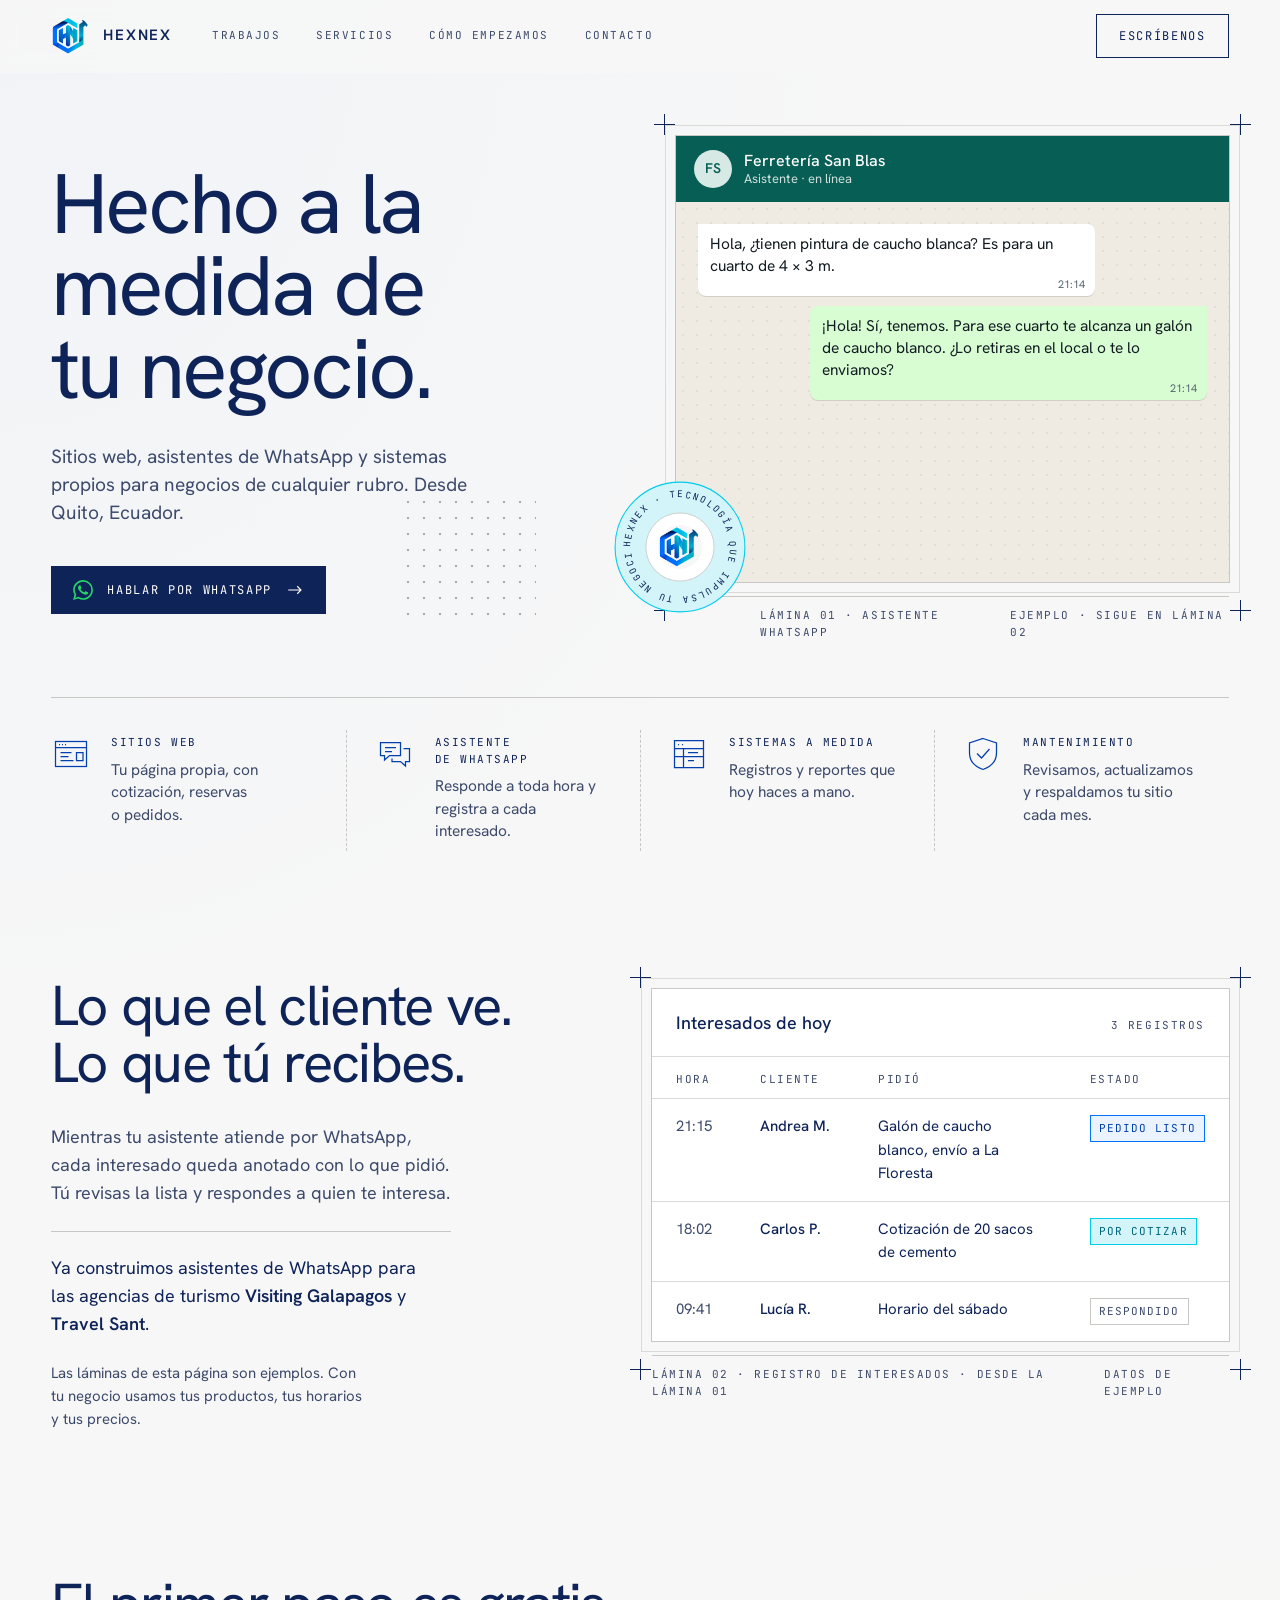
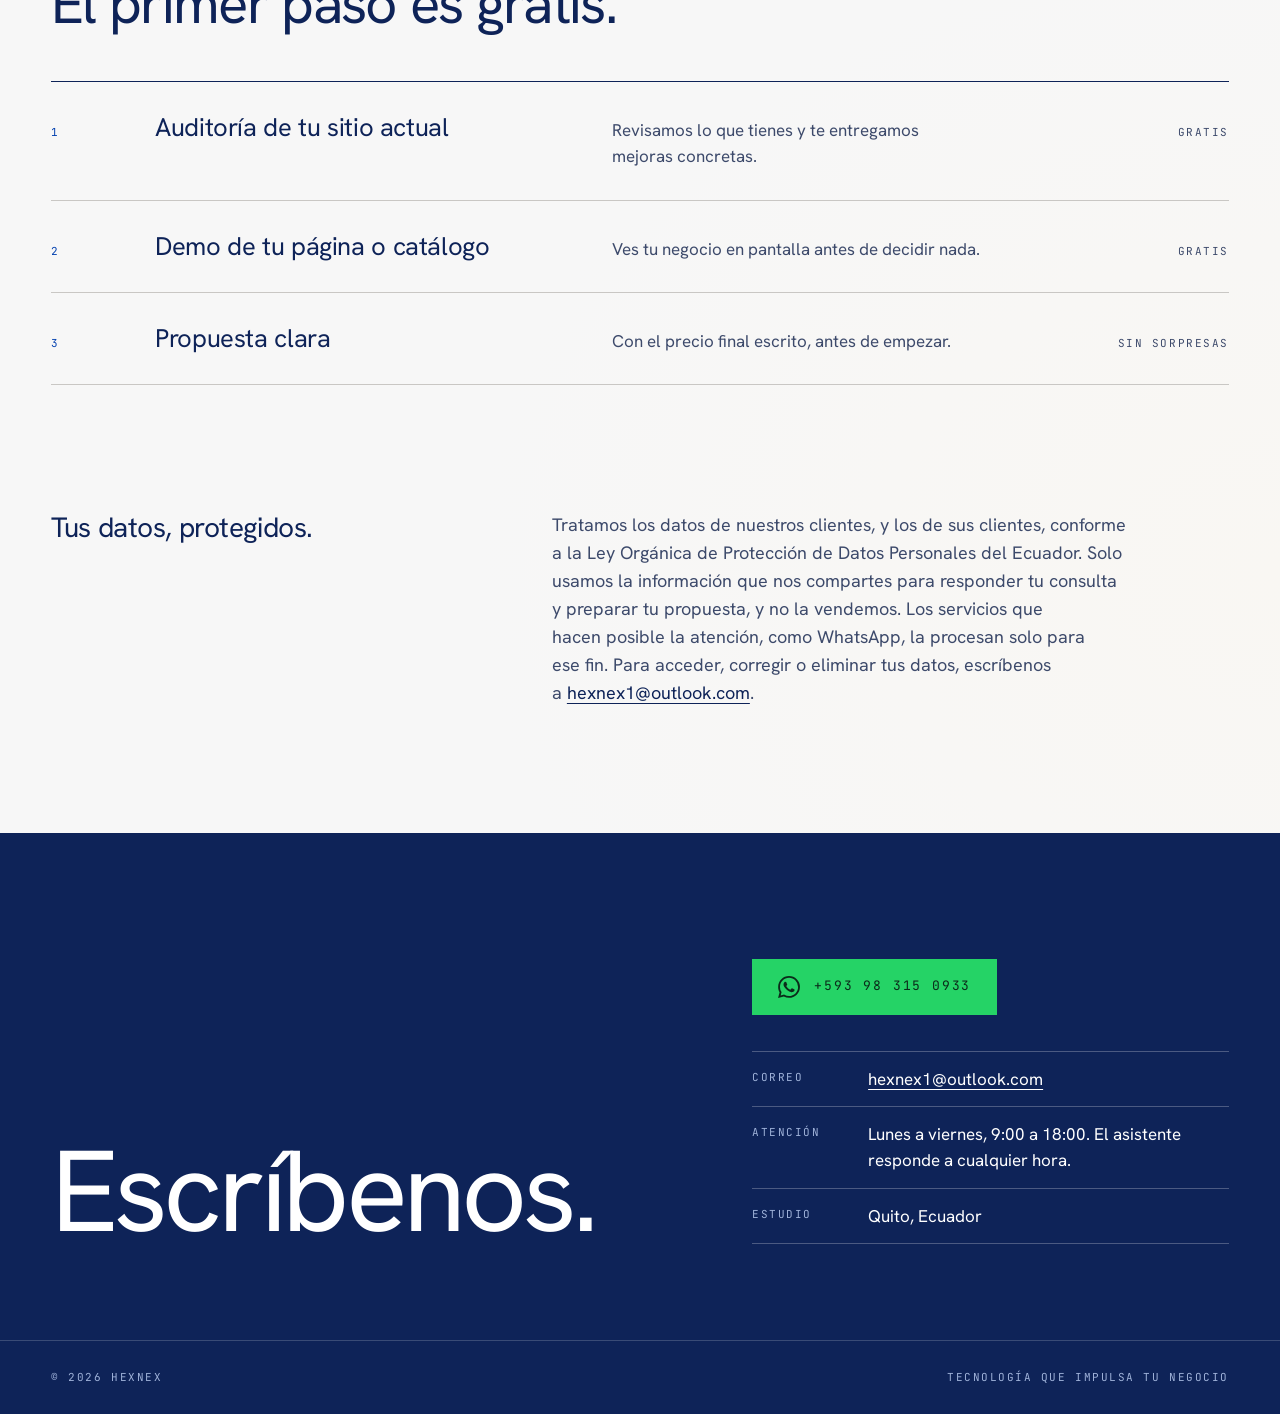
==== index.html @ 0bb876ff "Rediseño de la landing: láminas de anuario con chat y registro de ejemplo Tipografía propia (Hanken " ====
<!doctype html>
<html lang="es">
<head>
  <meta charset="utf-8">
  <meta name="viewport" content="width=device-width, initial-scale=1">
  <title>Hexnex — Sitios web y sistemas hechos a la medida</title>
  <meta name="description" content="Hexnex: sitios web, asistentes de WhatsApp y sistemas hechos a la medida para negocios de cualquier rubro. Quito, Ecuador.">
  <meta name="theme-color" content="#f7f7f7">
  <link rel="icon" type="image/png" href="favicon.png">
  <link rel="preload" href="fonts/hanken-grotesk-400.woff2" as="font" type="font/woff2" crossorigin>
  <link rel="stylesheet" href="styles.css">
</head>
<body>
  <svg width="0" height="0" style="position:absolute" aria-hidden="true">
    <symbol id="i-whatsapp" viewBox="0 0 24 24"><path d="M17.472 14.382c-.297-.149-1.758-.867-2.03-.967-.273-.099-.471-.148-.67.15-.197.297-.767.966-.94 1.164-.173.199-.347.223-.644.075-.297-.15-1.255-.463-2.39-1.475-.883-.788-1.48-1.761-1.653-2.059-.173-.297-.018-.458.13-.606.134-.133.298-.347.446-.52.149-.174.198-.298.298-.497.099-.198.05-.371-.025-.52-.075-.149-.669-1.612-.916-2.207-.242-.579-.487-.5-.669-.51-.173-.008-.371-.01-.57-.01-.198 0-.52.074-.792.372-.272.297-1.04 1.016-1.04 2.479 0 1.462 1.065 2.875 1.213 3.074.149.198 2.096 3.2 5.077 4.487.709.306 1.262.489 1.694.625.712.227 1.36.195 1.871.118.571-.085 1.758-.719 2.006-1.413.248-.694.248-1.289.173-1.413-.074-.124-.272-.198-.57-.347m-5.421 7.403h-.004a9.87 9.87 0 01-5.031-1.378l-.361-.214-3.741.982.998-3.648-.235-.374a9.86 9.86 0 01-1.51-5.26c.001-5.45 4.436-9.884 9.888-9.884 2.64 0 5.122 1.03 6.988 2.898a9.825 9.825 0 012.893 6.994c-.003 5.45-4.437 9.884-9.885 9.884m8.413-18.297A11.815 11.815 0 0012.05 0C5.495 0 .16 5.335.157 11.892c0 2.096.547 4.142 1.588 5.945L.057 24l6.305-1.654a11.882 11.882 0 005.683 1.448h.005c6.554 0 11.89-5.335 11.893-11.893a11.821 11.821 0 00-3.48-8.413Z"/></symbol>
    <symbol id="i-mail" viewBox="0 0 24 24" fill="none" stroke="currentColor" stroke-width="1.5"><rect x="2.75" y="5.25" width="18.5" height="13.5"/><path d="m3 6 9 7 9-7"/></symbol>
    <symbol id="i-arrow" viewBox="0 0 24 24" fill="none" stroke="currentColor" stroke-width="1.5"><path d="M3 12h17m-5-5 5 5-5 5"/></symbol>
    <symbol id="i-web" viewBox="0 0 40 40" fill="none" stroke="currentColor" stroke-width="1.25"><rect x="4.5" y="7.5" width="31" height="25"/><path d="M4.5 13.5h31M8 10.5h1m2 0h1m2 0h1M9.5 18.5h11m-11 4h8m-8 4h13M25.5 18.5h6.5v8h-6.5z"/></symbol>
    <symbol id="i-chat" viewBox="0 0 40 40" fill="none" stroke="currentColor" stroke-width="1.25"><path d="M5.5 8.5h20v13h-11l-5 4.5v-4.5h-4z"/><path d="M28.5 14.5h6v13h-4v4.5l-5-4.5h-8.5v-3"/><path d="M10 13.5h11m-11 4h7"/></symbol>
    <symbol id="i-system" viewBox="0 0 40 40" fill="none" stroke="currentColor" stroke-width="1.25"><path d="M5.5 6.5h29v27h-29zM5.5 14.5h29M5.5 22.5h29M14.5 14.5v19"/><path d="M9 10.5h1m3 0h1"/><path d="M19 18.5h10m-10 8h6"/></symbol>
    <symbol id="i-care" viewBox="0 0 40 40" fill="none" stroke="currentColor" stroke-width="1.25"><path d="M20 4.5 33.5 9v10c0 8-5.6 13.6-13.5 16.5C12.1 32.6 6.5 27 6.5 19V9z"/><path d="m14 19.5 4.5 4.5 8-9"/></symbol>
  </svg>

  <a class="skip" href="#contenido">Ir al contenido</a>

  <header class="bar">
    <div class="sheet bar-inner">
      <a class="brand" href="./" aria-label="Hexnex, inicio">
        <img src="logo-mark.png" alt="" width="40" height="40">
        <span>HEXNEX</span>
      </a>
      <nav class="tokens" aria-label="Secciones">
        <a href="#trabajos">Trabajos</a>
        <a href="#servicios">Servicios</a>
        <a href="#empezar">Cómo empezamos</a>
        <a href="#contacto">Contacto</a>
      </nav>
      <a class="btn btn-line" href="https://wa.me/593983150933">Escríbenos</a>
    </div>
  </header>

  <main id="contenido">
    <section class="sheet opening" aria-labelledby="titular">
      <div class="opening-text">
        <h1 id="titular">Hecho a la medida de tu negocio.</h1>
        <p class="lede">Sitios web, asistentes de WhatsApp y sistemas propios para negocios de cualquier rubro. Desde Quito, Ecuador.</p>
        <a class="btn btn-ink" href="https://wa.me/593983150933">
          <svg class="ico ico-wa" aria-hidden="true"><use href="#i-whatsapp"/></svg>
          Hablar por WhatsApp
          <svg class="ico" aria-hidden="true"><use href="#i-arrow"/></svg>
        </a>
        <div class="matrix" aria-hidden="true"></div>
      </div>

      <figure class="plate plate-chat">
        <span class="reg reg-tl" aria-hidden="true"></span>
        <span class="reg reg-tr" aria-hidden="true"></span>
        <span class="reg reg-bl" aria-hidden="true"></span>
        <span class="reg reg-br" aria-hidden="true"></span>

        <div class="wa" role="img" aria-label="Conversación de ejemplo: un cliente pregunta por pintura a una ferretería y el asistente responde y toma el pedido.">
          <div class="wa-head">
            <span class="wa-avatar" aria-hidden="true">FS</span>
            <span class="wa-who"><b>Ferretería San Blas</b><small>Asistente · en línea</small></span>
          </div>
          <ol class="wa-thread" data-thread>
            <li class="msg in">Hola, ¿tienen pintura de caucho blanca? Es para un cuarto de 4 × 3 m.<time>21:14</time></li>
            <li class="msg out">¡Hola! Sí, tenemos. Para ese cuarto te alcanza un galón de caucho blanco. ¿Lo retiras en el local o te lo enviamos?<time>21:14</time></li>
            <li class="msg in">Envíenmelo a La Floresta, porfa.<time>21:15</time></li>
            <li class="msg out">Listo. ¿A qué nombre registro el pedido? Mañana a primera hora te confirmamos el envío.<time>21:15</time></li>
          </ol>
        </div>

        <figcaption class="credit">
          <span>Lámina 01 · Asistente WhatsApp</span>
          <span>Ejemplo · sigue en Lámina 02</span>
        </figcaption>

        <div class="seal" aria-hidden="true">
          <svg viewBox="0 0 120 120">
            <defs><path id="ring" d="M60 60m-45 0a45 45 0 1 1 90 0a45 45 0 1 1-90 0"/></defs>
            <circle cx="60" cy="60" r="59" class="seal-disk"/>
            <g class="seal-spin"><text><textPath href="#ring">HEXNEX · TECNOLOGÍA QUE IMPULSA TU NEGOCIO ·</textPath></text></g>
            <circle cx="60" cy="60" r="31" class="seal-core"/>
          </svg>
          <img src="logo-mark.png" alt="" width="44" height="44">
        </div>
      </figure>
    </section>

    <section class="sheet credits" id="servicios" aria-label="Servicios">
      <ul>
        <li>
          <svg class="glyph" aria-hidden="true"><use href="#i-web"/></svg>
          <div><h2 class="label">Sitios web</h2><p>Tu página propia, con cotización, reservas o pedidos.</p></div>
        </li>
        <li>
          <svg class="glyph" aria-hidden="true"><use href="#i-chat"/></svg>
          <div><h2 class="label">Asistente de WhatsApp</h2><p>Responde a toda hora y registra a cada interesado.</p></div>
        </li>
        <li>
          <svg class="glyph" aria-hidden="true"><use href="#i-system"/></svg>
          <div><h2 class="label">Sistemas a medida</h2><p>Registros y reportes que hoy haces a mano.</p></div>
        </li>
        <li>
          <svg class="glyph" aria-hidden="true"><use href="#i-care"/></svg>
          <div><h2 class="label">Mantenimiento</h2><p>Revisamos, actualizamos y respaldamos tu sitio cada mes.</p></div>
        </li>
      </ul>
    </section>

    <section class="sheet works" id="trabajos" aria-labelledby="trabajos-t">
      <div class="works-text">
        <h2 id="trabajos-t" class="display-2">Lo que el cliente ve. Lo que tú recibes.</h2>
        <p>Mientras tu asistente atiende por WhatsApp, cada interesado queda anotado con lo que pidió. Tú revisas la lista y respondes a quien te interesa.</p>
        <p class="proof">Ya construimos asistentes de WhatsApp para las agencias de turismo <b>Visiting Galapagos</b> y <b>Travel Sant</b>.</p>
        <p class="note">Las láminas de esta página son ejemplos. Con tu negocio usamos tus productos, tus horarios y tus precios.</p>
      </div>

      <figure class="plate plate-leads">
        <span class="reg reg-tl" aria-hidden="true"></span>
        <span class="reg reg-tr" aria-hidden="true"></span>
        <span class="reg reg-bl" aria-hidden="true"></span>
        <span class="reg reg-br" aria-hidden="true"></span>

        <div class="leads">
          <div class="leads-head">
            <b>Interesados de hoy</b>
            <span>3 registros</span>
          </div>
          <table>
            <caption class="visually-hidden">Registro de interesados de ejemplo</caption>
            <thead>
              <tr><th scope="col">Hora</th><th scope="col">Cliente</th><th scope="col">Pidió</th><th scope="col">Estado</th></tr>
            </thead>
            <tbody>
              <tr><td>21:15</td><td>Andrea M.</td><td>Galón de caucho blanco, envío a La Floresta</td><td><span class="state state-go">Pedido listo</span></td></tr>
              <tr><td>18:02</td><td>Carlos P.</td><td>Cotización de 20 sacos de cemento</td><td><span class="state state-wait">Por cotizar</span></td></tr>
              <tr><td>09:41</td><td>Lucía R.</td><td>Horario del sábado</td><td><span class="state">Respondido</span></td></tr>
            </tbody>
          </table>
        </div>

        <figcaption class="credit">
          <span>Lámina 02 · Registro de interesados · desde la Lámina 01</span>
          <span>Datos de ejemplo</span>
        </figcaption>
      </figure>
    </section>

    <section class="sheet steps" id="empezar" aria-labelledby="empezar-t">
      <h2 id="empezar-t" class="display-2">El primer paso es gratis.</h2>
      <ol class="step-table">
        <li>
          <span class="step-n">1</span>
          <h3>Auditoría de tu sitio actual</h3>
          <p>Revisamos lo que tienes y te entregamos mejoras concretas.</p>
          <span class="step-tag">Gratis</span>
        </li>
        <li>
          <span class="step-n">2</span>
          <h3>Demo de tu página o catálogo</h3>
          <p>Ves tu negocio en pantalla antes de decidir nada.</p>
          <span class="step-tag">Gratis</span>
        </li>
        <li>
          <span class="step-n">3</span>
          <h3>Propuesta clara</h3>
          <p>Con el precio final escrito, antes de empezar.</p>
          <span class="step-tag">Sin sorpresas</span>
        </li>
      </ol>
    </section>

    <section class="sheet privacy" aria-labelledby="datos-t">
      <h2 id="datos-t">Tus datos, protegidos.</h2>
      <p>Tratamos los datos de nuestros clientes, y los de sus clientes, conforme a la Ley Orgánica de Protección de Datos Personales del Ecuador. Solo usamos la información que nos compartes para responder tu consulta y preparar tu propuesta, y no la vendemos. Los servicios que hacen posible la atención, como WhatsApp, la procesan solo para ese fin. Para acceder, corregir o eliminar tus datos, escríbenos a <a href="mailto:hexnex1@outlook.com">hexnex1@outlook.com</a>.</p>
    </section>

    <section class="back" id="contacto" aria-labelledby="contacto-t">
      <div class="sheet back-inner">
        <h2 id="contacto-t">Escríbenos.</h2>
        <div class="back-side">
          <a class="btn btn-wa" href="https://wa.me/593983150933">
            <svg class="ico" aria-hidden="true"><use href="#i-whatsapp"/></svg>
            +593 98 315 0933
          </a>
          <dl class="colophon">
            <div><dt>Correo</dt><dd><a href="mailto:hexnex1@outlook.com">hexnex1@outlook.com</a></dd></div>
            <div><dt>Atención</dt><dd>Lunes a viernes, 9:00 a 18:00. El asistente responde a cualquier hora.</dd></div>
            <div><dt>Estudio</dt><dd>Quito, Ecuador</dd></div>
          </dl>
        </div>
      </div>
      <footer class="sheet foot">
        <span>© 2026 Hexnex</span>
        <span>Tecnología que impulsa tu negocio</span>
      </footer>
    </section>
  </main>

  <a class="wa-float" href="https://wa.me/593983150933" aria-label="Escríbenos por WhatsApp"><svg class="ico" aria-hidden="true"><use href="#i-whatsapp"/></svg></a>

  <script src="script.js" defer></script>
</body>
</html>
---- styles.css ----
/* Hexnex — lámina de anuario. Colores del logo oficial; verde de WhatsApp solo en su marca. */

@font-face { font-family: "Hanken Grotesk"; font-weight: 400; font-style: normal; font-display: swap; src: url("fonts/hanken-grotesk-400.woff2") format("woff2"); }
@font-face { font-family: "Hanken Grotesk"; font-weight: 500; font-style: normal; font-display: swap; src: url("fonts/hanken-grotesk-500.woff2") format("woff2"); }
@font-face { font-family: "Hanken Grotesk"; font-weight: 600; font-style: normal; font-display: swap; src: url("fonts/hanken-grotesk-600.woff2") format("woff2"); }
@font-face { font-family: "JetBrains Mono"; font-weight: 400; font-style: normal; font-display: swap; src: url("fonts/jetbrains-mono-400.woff2") format("woff2"); }

:root {
  --paper: #f7f7f7;
  --paper-cool: #f1f3f7;
  --paper-warm: #f9f7f3;
  --ink: #0e2358;
  --ink-soft: #3d4a6b;
  --hair: #c9c7c4;
  --hair-soft: #dcdad6;
  --blue: #0073fe;
  --blue-deep: #0240af;
  --cyan: #00cdea;
  --cyan-wash: #d3f4f9;
  --wa: #25d366;
  --wa-ink: #075e54;
  --wa-paper: #efeae2;
  --wa-out: #d9fdd3;

  --sans: "Hanken Grotesk", "Segoe UI", system-ui, sans-serif;
  --mono: "JetBrains Mono", ui-monospace, Consolas, monospace;

  --gutter: clamp(16px, 4vw, 56px);
  --max: 1360px;
  --ease: cubic-bezier(0.16, 1, 0.3, 1);
}

*, *::before, *::after { box-sizing: border-box; }

html { scroll-behavior: smooth; scroll-padding-top: 88px; scrollbar-color: var(--hair) var(--paper); }

body {
  margin: 0;
  color: var(--ink);
  background:
    radial-gradient(120% 60% at 0% 0%, var(--paper-cool), transparent 60%),
    radial-gradient(90% 30% at 100% 72%, var(--paper-warm), transparent 70%),
    var(--paper);
  font-family: var(--sans);
  font-size: 17px;
  line-height: 1.55;
  -webkit-font-smoothing: antialiased;
  text-rendering: optimizeLegibility;
}

::selection { background: var(--cyan-wash); color: var(--ink); }
::-webkit-scrollbar { width: 10px; }
::-webkit-scrollbar-track { background: var(--paper); }
::-webkit-scrollbar-thumb { background: var(--hair); border: 2px solid var(--paper); }

a { color: inherit; text-underline-offset: 0.22em; text-decoration-thickness: 1px; }
:focus-visible { outline: 2px solid var(--blue); outline-offset: 3px; }

h1, h2, h3 { margin: 0; font-weight: 400; text-wrap: balance; }
p { margin: 0; text-wrap: pretty; }

.visually-hidden { position: absolute; width: 1px; height: 1px; overflow: hidden; clip: rect(0 0 0 0); white-space: nowrap; }

.skip { position: absolute; left: 16px; top: -60px; z-index: 50; padding: 10px 16px; background: var(--ink); color: var(--paper); font-family: var(--mono); font-size: 12px; }
.skip:focus { top: 12px; }

.sheet { width: 100%; max-width: var(--max); margin: 0 auto; padding-inline: var(--gutter); }

/* Etiquetas de registro: el único uso de la monoespaciada */
.label, .tokens a, .btn, .credit, .step-n, .step-tag, .colophon dt, .foot, .leads-head span, .state {
  font-family: var(--mono);
  font-size: 11px;
  font-weight: 400;
  letter-spacing: 0.14em;
  text-transform: uppercase;
}

.ico { width: 18px; height: 18px; flex: none; fill: currentColor; }

/* ---------- Botones ---------- */
.btn {
  display: inline-flex; align-items: center; gap: 14px;
  min-height: 48px; padding: 0 22px;
  font-size: 12px; text-decoration: none; white-space: nowrap;
  transition: background-color 0.3s var(--ease), color 0.3s var(--ease), border-color 0.3s var(--ease);
}
.btn-ink { background: var(--ink); color: #fff; }
.btn-ink:hover { background: var(--blue-deep); }
.btn-ink .ico-wa { color: var(--wa); width: 20px; height: 20px; }
.btn-ink .ico:last-child { transition: transform 0.4s var(--ease); }
.btn-ink:hover .ico:last-child { transform: translateX(4px); }
.btn-line { border: 1px solid var(--ink); color: var(--ink); min-height: 44px; }
.btn-line:hover { background: var(--ink); color: #fff; }
.btn-wa { background: var(--wa); color: #0b2b1a; font-size: 13px; min-height: 56px; padding: 0 26px; }
.btn-wa:hover { background: #3be07a; }
.btn-wa .ico { width: 22px; height: 22px; }

/* ---------- Barra ---------- */
.bar {
  position: sticky; top: 0; z-index: 20;
  background: color-mix(in srgb, var(--paper) 92%, transparent);
  backdrop-filter: saturate(1.2) blur(8px);
  border-bottom: 1px solid transparent;
  transition: border-color 0.3s var(--ease);
}
.bar.is-scrolled { border-bottom-color: var(--hair-soft); }
.bar-inner { display: flex; align-items: center; gap: 40px; height: 72px; }
.brand { display: inline-flex; align-items: center; gap: 12px; text-decoration: none; font-weight: 600; letter-spacing: 0.12em; font-size: 15px; }
.brand img { display: block; border-radius: 50%; }
.tokens { display: flex; gap: 36px; margin-right: auto; }
.tokens a { text-decoration: none; color: var(--ink-soft); padding-block: 8px; background: linear-gradient(var(--ink), var(--ink)) left 100% / 0 1px no-repeat; transition: background-size 0.4s var(--ease), color 0.3s; }
.tokens a:hover { color: var(--ink); background-size: 100% 1px; }

/* ---------- Apertura ---------- */
.opening {
  display: grid;
  grid-template-columns: repeat(12, minmax(0, 1fr));
  column-gap: 24px;
  align-items: center;
  padding-top: clamp(40px, 7vh, 88px);
  padding-bottom: 56px;
}
.opening-text { grid-column: 1 / span 6; position: relative; }
h1 {
  font-size: clamp(52px, 6.6vw, 96px);
  line-height: 0.98;
  letter-spacing: -0.035em;
  max-width: 9.5ch;
}
.lede { margin-top: 32px; max-width: 40ch; font-size: clamp(19px, 1.5vw, 22px); line-height: 1.45; color: var(--ink-soft); }
.opening .btn-ink { margin-top: 40px; }
.matrix {
  position: absolute; right: 16%; bottom: -8px;
  width: 136px; height: 128px;
  background: radial-gradient(circle, var(--ink-soft) 1px, transparent 1.4px) 0 0 / 16px 16px;
  opacity: 0.45;
}

/* ---------- Láminas ---------- */
.plate { position: relative; margin: 0; }
.plate-chat { grid-column: 7 / span 6; margin-left: 24px; }
.plate-chat .credit { padding-left: 84px; }
.reg { position: absolute; width: 21px; height: 21px; pointer-events: none; }
.reg::before, .reg::after { content: ""; position: absolute; background: var(--ink); }
.reg::before { left: 10px; top: 0; width: 1px; height: 21px; }
.reg::after { top: 10px; left: 0; height: 1px; width: 21px; }
.reg-tl { top: -22px; left: -22px; }
.reg-tr { top: -22px; right: -22px; }
.reg-bl { bottom: 20px; left: -22px; }
.reg-br { bottom: 20px; right: -22px; }

.credit {
  display: flex; justify-content: space-between; gap: 16px;
  margin-top: 14px; padding-top: 10px;
  border-top: 1px solid var(--hair);
  color: var(--ink-soft);
  font-size: 11px;
}

/* WhatsApp de ejemplo, en sus colores oficiales */
.wa {
  background: var(--wa-paper);
  box-shadow: 0 0 0 1px var(--hair);
  outline: 1px solid var(--hair-soft); outline-offset: 10px;
  overflow: hidden;
}
.wa-head { display: flex; align-items: center; gap: 12px; padding: 14px 18px; background: var(--wa-ink); color: #fff; }
.wa-avatar { display: grid; place-items: center; width: 38px; height: 38px; border-radius: 50%; background: #d7e9e5; color: var(--wa-ink); font-weight: 600; font-size: 14px; letter-spacing: 0.02em; }
.wa-who { display: grid; line-height: 1.25; }
.wa-who b { font-weight: 500; font-size: 16px; }
.wa-who small { font-size: 13px; opacity: 0.8; }
.wa-thread {
  list-style: none; margin: 0; padding: 22px 22px 26px;
  display: flex; flex-direction: column; gap: 10px;
  background-image: radial-gradient(circle, rgb(7 94 84 / 0.07) 1px, transparent 1.4px);
  background-size: 14px 14px;
  min-height: 380px;
}
.msg {
  position: relative; max-width: 78%;
  padding: 9px 12px 20px;
  font-size: 15.5px; line-height: 1.4; color: #111b21;
  background: #fff; border-radius: 8px;
  box-shadow: 0 1px 0.5px rgb(11 20 26 / 0.13);
}
.msg time { position: absolute; right: 10px; bottom: 4px; font-size: 11px; color: #54656f; }
.msg.in { align-self: flex-start; border-top-left-radius: 0; }
.msg.out { align-self: flex-end; background: var(--wa-out); border-top-right-radius: 0; }

/* Revelado: visible por defecto, la animación solo se arma con JS y sin reducción de movimiento */
.is-armed .msg { opacity: 0; transform: translateY(10px); filter: blur(3px); }
.is-armed .msg.is-shown { opacity: 1; transform: none; filter: none; transition: opacity 0.6s var(--ease), transform 0.7s var(--ease), filter 0.6s var(--ease); }

/* Sello */
.seal {
  position: absolute; left: -62px; bottom: 28px;
  width: 132px; height: 132px; z-index: 2;
}
.seal svg { width: 100%; height: 100%; overflow: visible; }
.seal-disk { fill: var(--cyan-wash); stroke: var(--cyan); stroke-width: 1; }
.seal-core { fill: #fff; stroke: var(--hair); stroke-width: 0.75; }
.seal text { font-family: var(--mono); font-size: 8.4px; letter-spacing: 0.16em; fill: var(--ink); }
.seal-spin { transform-origin: 60px 60px; animation: spin 40s linear infinite; }
.seal img { position: absolute; left: 50%; top: 50%; width: 44px; height: 44px; transform: translate(-50%, -50%); border-radius: 50%; }
@keyframes spin { to { transform: rotate(360deg); } }

/* ---------- Créditos de servicios ---------- */
.credits ul {
  list-style: none; margin: 0; padding: 32px 0 0;
  display: grid; grid-template-columns: repeat(4, minmax(0, 1fr));
  border-top: 1px solid var(--hair);
}
.credits li { display: flex; gap: 20px; padding: 4px 28px 8px; }
.credits li + li { border-left: 1px dashed var(--hair); }
.credits li:first-child { padding-left: 0; }
.glyph { width: 40px; height: 40px; flex: none; color: var(--blue-deep); }
.credits .label { color: var(--ink); margin-bottom: 8px; line-height: 1.5; }
.credits p { font-size: 15.5px; line-height: 1.45; color: var(--ink-soft); max-width: 24ch; }

/* ---------- Trabajos ---------- */
.works {
  display: grid; grid-template-columns: repeat(12, minmax(0, 1fr)); column-gap: 24px;
  align-items: start;
  padding-top: clamp(96px, 14vh, 160px);
}
.display-2 { font-size: clamp(38px, 4.4vw, 64px); line-height: 1.02; letter-spacing: -0.03em; }
.works-text { grid-column: 1 / span 5; display: grid; gap: 24px; }
.works-text .display-2 { margin-bottom: 8px; }
.works-text p { font-size: 18px; max-width: 40ch; color: var(--ink-soft); }
.works-text .proof { color: var(--ink); padding-top: 22px; border-top: 1px solid var(--hair); }
.works-text .proof b { font-weight: 600; }
.works-text .note { font-size: 15px; }
.plate-leads { grid-column: 7 / span 6; margin-top: 12px; }

.leads { background: #fff; box-shadow: 0 0 0 1px var(--hair); outline: 1px solid var(--hair-soft); outline-offset: 10px; }
.leads-head { display: flex; justify-content: space-between; align-items: baseline; padding: 20px 24px; border-bottom: 1px solid var(--hair-soft); }
.leads-head b { font-weight: 500; font-size: 18px; }
.leads-head span { color: var(--ink-soft); }
.leads table { width: 100%; border-collapse: collapse; font-size: 15px; }
.leads th { text-align: left; font-family: var(--mono); font-size: 11px; font-weight: 400; letter-spacing: 0.14em; text-transform: uppercase; color: var(--ink-soft); padding: 14px 24px 10px; border-bottom: 1px solid var(--hair-soft); }
.leads td { padding: 16px 24px; border-bottom: 1px solid var(--hair-soft); vertical-align: top; }
.leads tr:last-child td { border-bottom: 0; }
.leads td:first-child { font-variant-numeric: tabular-nums; color: var(--ink-soft); width: 1%; white-space: nowrap; }
.leads td:nth-child(2) { white-space: nowrap; font-weight: 500; }
.state { display: inline-block; padding: 4px 8px; font-size: 11px; letter-spacing: 0.1em; white-space: nowrap; border: 1px solid var(--hair); color: var(--ink-soft); }
.state-go { border-color: var(--blue); color: var(--blue-deep); background: #eaf3ff; }
.state-wait { border-color: var(--cyan); color: #00657a; background: var(--cyan-wash); }

/* ---------- Pasos ---------- */
.steps { padding-top: clamp(112px, 16vh, 176px); }
.step-table { list-style: none; margin: 48px 0 0; padding: 0; border-top: 1px solid var(--ink); }
.step-table li {
  display: grid; grid-template-columns: 80px minmax(0, 5fr) minmax(0, 5fr) 160px;
  align-items: baseline; column-gap: 24px;
  padding: 30px 0; border-bottom: 1px solid var(--hair);
}
.step-n { color: var(--blue-deep); }
.step-table h3 { font-size: clamp(22px, 2vw, 28px); letter-spacing: -0.015em; line-height: 1.2; }
.step-table p { color: var(--ink-soft); font-size: 17px; }
.step-tag { justify-self: end; color: var(--ink-soft); }

/* ---------- Datos ---------- */
.privacy {
  display: grid; grid-template-columns: repeat(12, minmax(0, 1fr)); column-gap: 24px;
  padding-top: clamp(96px, 14vh, 150px); padding-bottom: clamp(96px, 14vh, 150px);
}
.privacy h2 { grid-column: 1 / span 4; font-size: 28px; letter-spacing: -0.015em; line-height: 1.2; }
.privacy p a { color: var(--ink); }
.privacy p { grid-column: 6 / span 6; font-size: 18px; color: var(--ink-soft); max-width: 62ch; }

/* ---------- Contraportada ---------- */
.back { background: var(--ink); color: #fff; }
.back ::selection { background: var(--cyan); color: var(--ink); }
.back :focus-visible { outline-color: var(--cyan); }
.back-inner {
  display: grid; grid-template-columns: repeat(12, minmax(0, 1fr)); column-gap: 24px;
  align-items: end;
  padding-top: clamp(96px, 14vh, 150px); padding-bottom: 96px;
}
.back h2 { grid-column: 1 / span 6; font-size: clamp(64px, 9vw, 136px); line-height: 0.9; letter-spacing: -0.04em; }
.back-side { grid-column: 8 / span 5; display: grid; gap: 36px; justify-items: start; }
.colophon { margin: 0; width: 100%; border-top: 1px solid rgb(255 255 255 / 0.25); }
.colophon div { display: grid; grid-template-columns: 100px 1fr; gap: 16px; padding: 14px 0; border-bottom: 1px solid rgb(255 255 255 / 0.25); }
.colophon dt { color: #9fb2d9; padding-top: 3px; }
.colophon dd { margin: 0; font-size: 17px; color: #fff; }
.foot { display: flex; justify-content: space-between; gap: 16px; padding-block: 28px; border-top: 1px solid rgb(255 255 255 / 0.18); color: #9fb2d9; }

/* ---------- Botón flotante (marca oficial de WhatsApp) ---------- */
.wa-float {
  position: fixed; right: 20px; bottom: 20px; z-index: 30;
  display: grid; place-items: center; width: 58px; height: 58px; border-radius: 50%;
  background: var(--wa); color: #fff;
  box-shadow: 0 8px 20px -6px rgb(14 35 88 / 0.45);
  transition: transform 0.3s var(--ease), opacity 0.3s var(--ease);
}
.wa-float .ico { width: 30px; height: 30px; }
.wa-float:hover { transform: translateY(-2px); }
.wa-float.is-hidden { opacity: 0; transform: translateY(12px); pointer-events: none; }

/* ---------- Responsivo ---------- */
@media (max-width: 1080px) {
  .tokens { gap: 22px; }
  .credits ul { grid-template-columns: repeat(2, minmax(0, 1fr)); row-gap: 28px; }
  .credits li:nth-child(3) { border-left: 0; padding-left: 0; }
  .step-table li { grid-template-columns: 56px minmax(0, 1fr) minmax(0, 1fr); }
  .step-tag { display: none; }
}

@media (max-width: 900px) {
  .tokens { display: none; }
  .bar-inner { justify-content: space-between; }
  .opening, .works, .privacy, .back-inner { grid-template-columns: minmax(0, 1fr); }
  .opening-text, .plate-chat, .works-text, .plate-leads, .privacy h2, .privacy p, .back h2, .back-side { grid-column: 1; }
  .opening { padding-top: 36px; row-gap: 72px; }
  h1 { max-width: 11ch; }
  .matrix { display: none; }
  .plate-chat { margin: 0 22px; }
  .seal { width: 84px; height: 84px; left: -18px; bottom: 18px; }
  .seal img { width: 30px; height: 30px; }
  .plate-chat .credit { padding-left: 64px; }
  .credits { padding-top: 40px; }
  .plate-leads { margin: 56px 22px 0; }
  .privacy { row-gap: 20px; }
  .back-inner { row-gap: 40px; padding-bottom: 72px; }
}

@media (max-width: 600px) {
  body { font-size: 16px; }
  .bar-inner { height: 64px; }
  .brand span { display: none; }
  .btn-line { min-height: 40px; padding: 0 16px; }
  .credits ul { grid-template-columns: minmax(0, 1fr); }
  .credits li, .credits li:first-child { padding: 18px 0; border-left: 0; }
  .credits li + li { border-top: 1px dashed var(--hair); }
  .wa-thread { min-height: 0; padding: 16px 14px 20px; }
  .msg { max-width: 88%; font-size: 15px; }
  .credit { flex-direction: column; gap: 2px; }
  .leads td, .leads th { padding-inline: 14px; }
  .leads thead { display: none; }
  .leads tr { display: grid; grid-template-columns: auto 1fr auto; column-gap: 12px; padding: 14px; border-bottom: 1px solid var(--hair-soft); }
  .leads tr:last-child { border-bottom: 0; }
  .leads td { padding: 0; border: 0; }
  .leads td:first-child { width: auto; }
  .leads td:nth-child(3) { grid-column: 1 / -1; grid-row: 2; margin-top: 6px; color: var(--ink-soft); }
  .leads td:nth-child(4) { grid-row: 1; grid-column: 3; }
  .step-table li { grid-template-columns: 36px minmax(0, 1fr); row-gap: 8px; }
  .step-table p { grid-column: 2; }
  .colophon div { grid-template-columns: minmax(0, 1fr); gap: 4px; }
  .foot { flex-direction: column; }
  .wa-float { width: 54px; height: 54px; right: 16px; bottom: 16px; }
}

@media (prefers-reduced-motion: reduce) {
  html { scroll-behavior: auto; }
  .seal-spin { animation: none; }
  *, *::before, *::after { transition-duration: 0.01ms !important; }
}
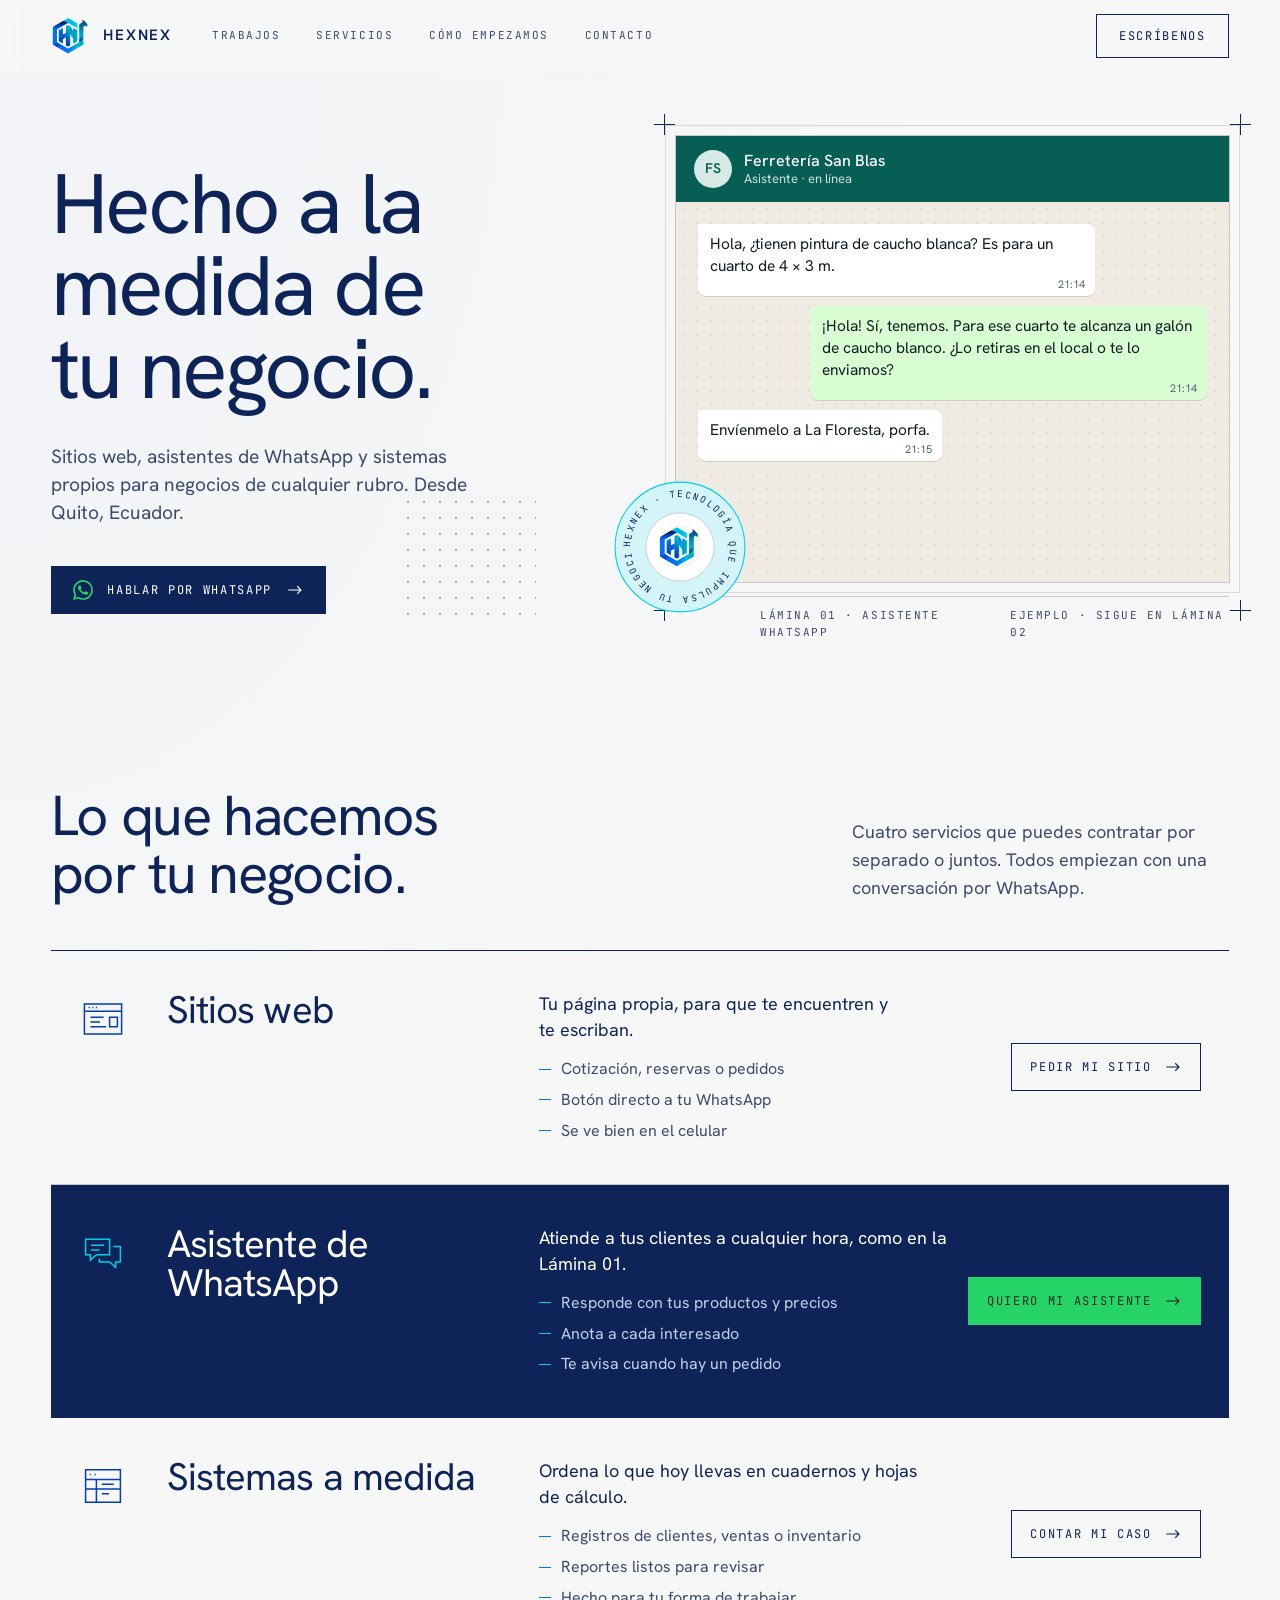
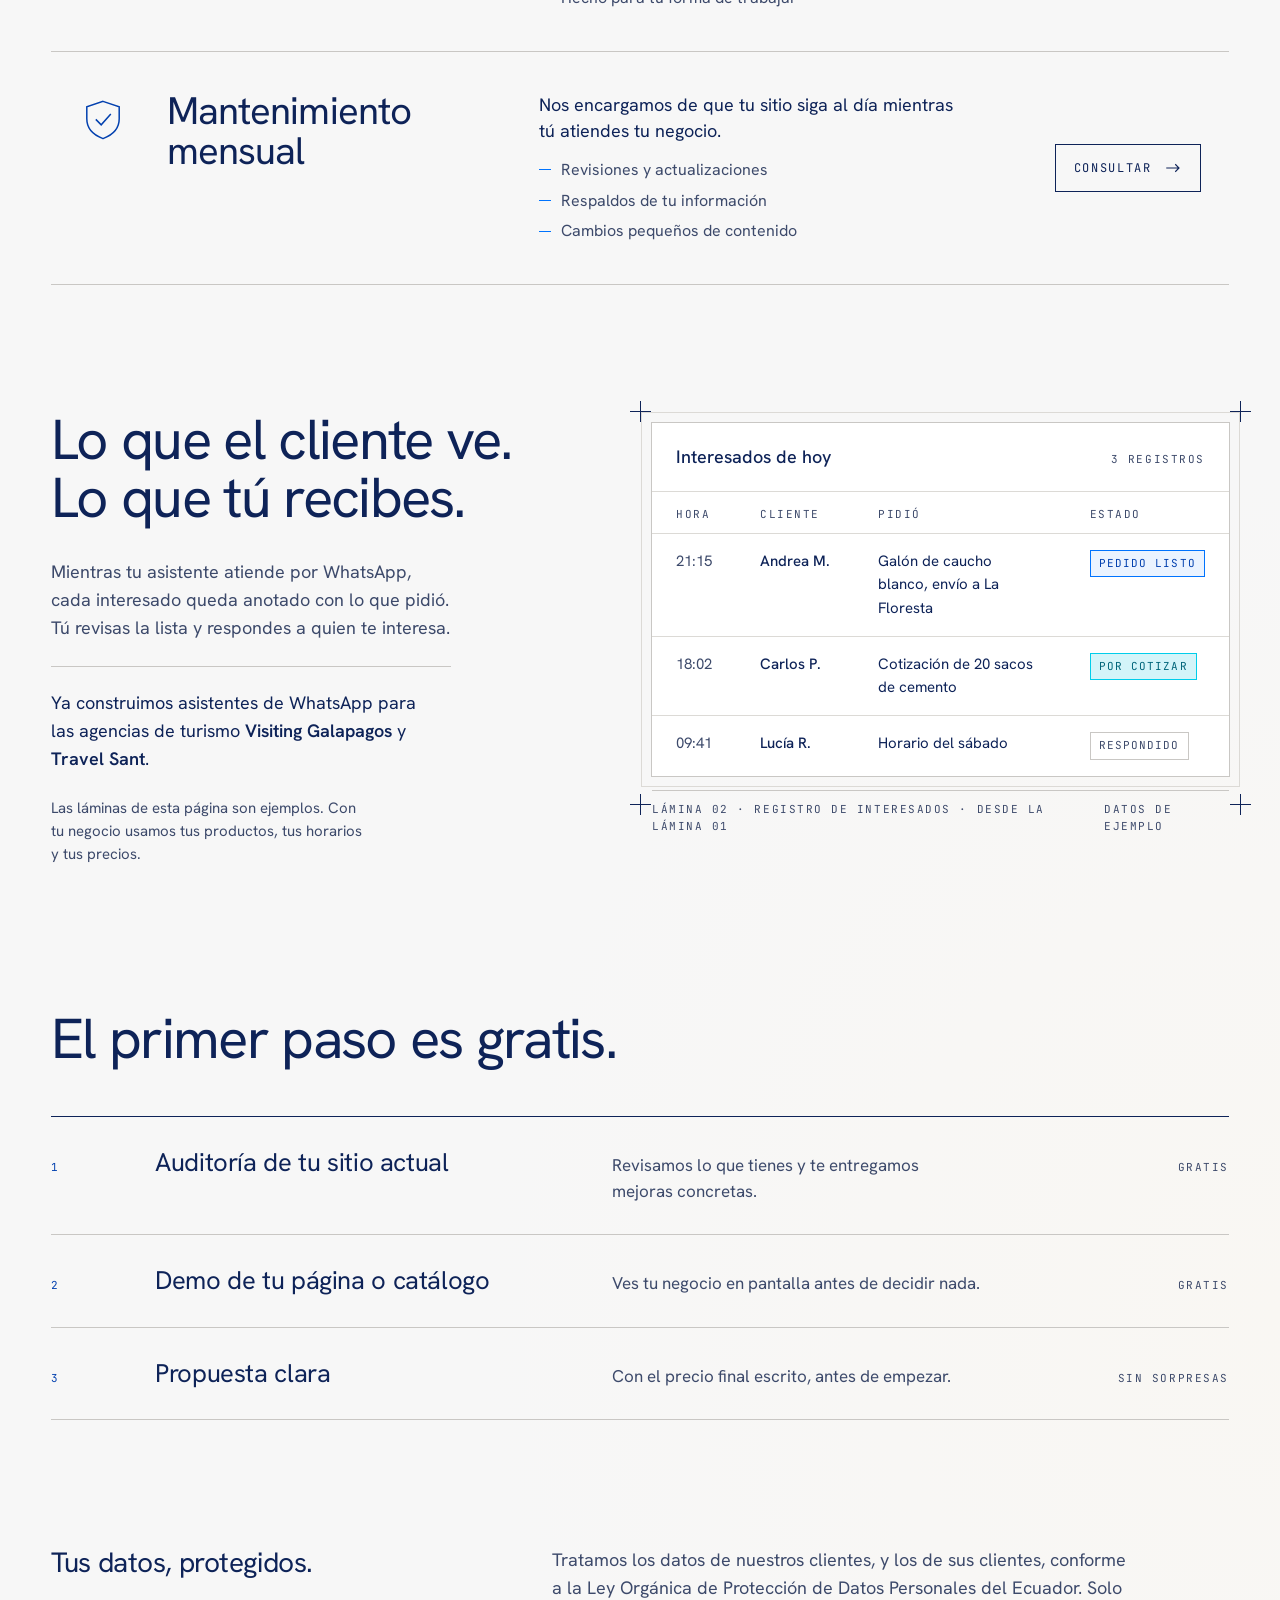
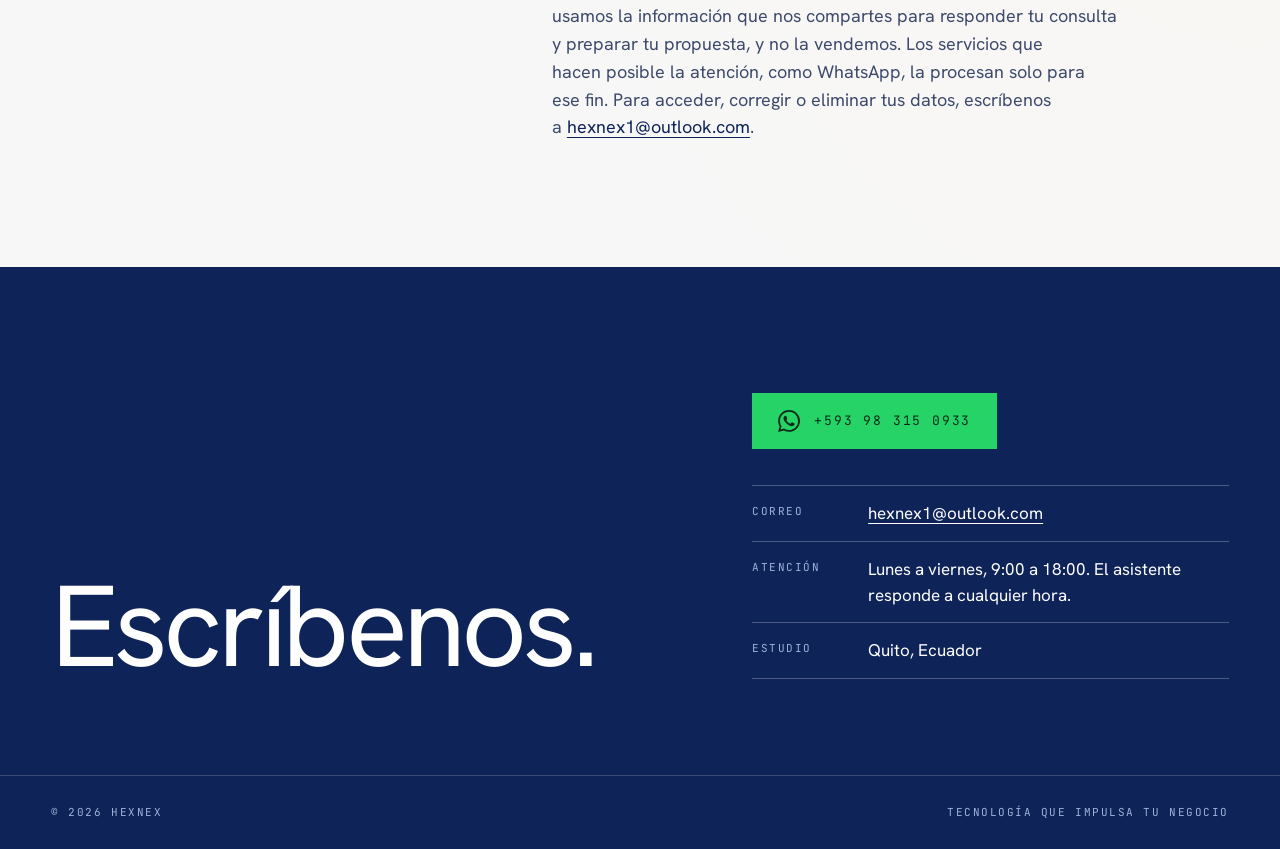
==== commit 82b0c489: "Servicios como oferta destacada: filas grandes con lo que incluye y botón a WhatsApp El asistente de" ====
--- a/index.html
+++ b/index.html
@@ -88,23 +88,47 @@
       </figure>
     </section>
 
-    <section class="sheet credits" id="servicios" aria-label="Servicios">
-      <ul>
-        <li>
+    <section class="sheet offer" id="servicios" aria-labelledby="servicios-t">
+      <div class="offer-head">
+        <h2 id="servicios-t" class="display-2">Lo que hacemos por tu negocio.</h2>
+        <p>Cuatro servicios que puedes contratar por separado o juntos. Todos empiezan con una conversación por WhatsApp.</p>
+      </div>
+      <ul class="offer-list">
+        <li class="offer-row">
           <svg class="glyph" aria-hidden="true"><use href="#i-web"/></svg>
-          <div><h2 class="label">Sitios web</h2><p>Tu página propia, con cotización, reservas o pedidos.</p></div>
-        </li>
-        <li>
+          <h3>Sitios web</h3>
+          <div class="offer-body">
+            <p>Tu página propia, para que te encuentren y te escriban.</p>
+            <ul class="offer-incl"><li>Cotización, reservas o pedidos</li><li>Botón directo a tu WhatsApp</li><li>Se ve bien en el celular</li></ul>
+          </div>
+          <a class="offer-cta" href="https://wa.me/593983150933?text=Hola%2C%20me%20interesa%20un%20sitio%20web%20para%20mi%20negocio.">Pedir mi sitio <svg class="ico" aria-hidden="true"><use href="#i-arrow"/></svg></a>
+        </li>
+        <li class="offer-row offer-star">
           <svg class="glyph" aria-hidden="true"><use href="#i-chat"/></svg>
-          <div><h2 class="label">Asistente de WhatsApp</h2><p>Responde a toda hora y registra a cada interesado.</p></div>
-        </li>
-        <li>
+          <h3>Asistente de WhatsApp</h3>
+          <div class="offer-body">
+            <p>Atiende a tus clientes a cualquier hora, como en la Lámina 01.</p>
+            <ul class="offer-incl"><li>Responde con tus productos y precios</li><li>Anota a cada interesado</li><li>Te avisa cuando hay un pedido</li></ul>
+          </div>
+          <a class="offer-cta" href="https://wa.me/593983150933?text=Hola%2C%20me%20interesa%20un%20asistente%20de%20WhatsApp%20para%20mi%20negocio.">Quiero mi asistente <svg class="ico" aria-hidden="true"><use href="#i-arrow"/></svg></a>
+        </li>
+        <li class="offer-row">
           <svg class="glyph" aria-hidden="true"><use href="#i-system"/></svg>
-          <div><h2 class="label">Sistemas a medida</h2><p>Registros y reportes que hoy haces a mano.</p></div>
-        </li>
-        <li>
+          <h3>Sistemas a medida</h3>
+          <div class="offer-body">
+            <p>Ordena lo que hoy llevas en cuadernos y hojas de cálculo.</p>
+            <ul class="offer-incl"><li>Registros de clientes, ventas o inventario</li><li>Reportes listos para revisar</li><li>Hecho para tu forma de trabajar</li></ul>
+          </div>
+          <a class="offer-cta" href="https://wa.me/593983150933?text=Hola%2C%20me%20interesa%20un%20sistema%20a%20medida%20para%20mi%20negocio.">Contar mi caso <svg class="ico" aria-hidden="true"><use href="#i-arrow"/></svg></a>
+        </li>
+        <li class="offer-row">
           <svg class="glyph" aria-hidden="true"><use href="#i-care"/></svg>
-          <div><h2 class="label">Mantenimiento</h2><p>Revisamos, actualizamos y respaldamos tu sitio cada mes.</p></div>
+          <h3>Mantenimiento mensual</h3>
+          <div class="offer-body">
+            <p>Nos encargamos de que tu sitio siga al día mientras tú atiendes tu negocio.</p>
+            <ul class="offer-incl"><li>Revisiones y actualizaciones</li><li>Respaldos de tu información</li><li>Cambios pequeños de contenido</li></ul>
+          </div>
+          <a class="offer-cta" href="https://wa.me/593983150933?text=Hola%2C%20me%20interesa%20el%20mantenimiento%20mensual%20de%20mi%20sitio.">Consultar <svg class="ico" aria-hidden="true"><use href="#i-arrow"/></svg></a>
         </li>
       </ul>
     </section>
--- a/styles.css
+++ b/styles.css
@@ -204,18 +204,49 @@
 .seal img { position: absolute; left: 50%; top: 50%; width: 44px; height: 44px; transform: translate(-50%, -50%); border-radius: 50%; }
 @keyframes spin { to { transform: rotate(360deg); } }
 
-/* ---------- Créditos de servicios ---------- */
-.credits ul {
-  list-style: none; margin: 0; padding: 32px 0 0;
-  display: grid; grid-template-columns: repeat(4, minmax(0, 1fr));
-  border-top: 1px solid var(--hair);
-}
-.credits li { display: flex; gap: 20px; padding: 4px 28px 8px; }
-.credits li + li { border-left: 1px dashed var(--hair); }
-.credits li:first-child { padding-left: 0; }
-.glyph { width: 40px; height: 40px; flex: none; color: var(--blue-deep); }
-.credits .label { color: var(--ink); margin-bottom: 8px; line-height: 1.5; }
-.credits p { font-size: 15.5px; line-height: 1.45; color: var(--ink-soft); max-width: 24ch; }
+/* ---------- Oferta de servicios ---------- */
+.offer { padding-top: clamp(72px, 10vh, 120px); }
+.offer-head { display: grid; grid-template-columns: repeat(12, minmax(0, 1fr)); column-gap: 24px; align-items: end; margin-bottom: 48px; }
+.offer-head h2 { grid-column: 1 / span 7; }
+.offer-head p { grid-column: 9 / span 4; font-size: 18px; color: var(--ink-soft); }
+.offer-list { list-style: none; margin: 0; padding: 0; border-top: 1px solid var(--ink); }
+.offer-row {
+  position: relative; isolation: isolate;
+  display: grid; grid-template-columns: 56px minmax(0, 4fr) minmax(0, 5fr) minmax(0, 2.4fr);
+  column-gap: 32px; align-items: start;
+  padding: 40px 28px; border-bottom: 1px solid var(--hair);
+}
+.offer-row::before {
+  content: ""; position: absolute; inset: 0; z-index: -1; background: var(--cyan-wash);
+  clip-path: inset(0 100% 0 0); transition: clip-path 0.6s var(--ease);
+}
+.offer-row:hover::before, .offer-row:focus-within::before { clip-path: inset(0 0 0 0); }
+.glyph { width: 48px; height: 48px; color: var(--blue-deep); margin-top: 4px; }
+.offer-row h3 { font-size: clamp(30px, 3vw, 44px); line-height: 1.04; letter-spacing: -0.025em; }
+.offer-body p { font-size: 18px; line-height: 1.45; margin-bottom: 14px; }
+.offer-incl { list-style: none; margin: 0; padding: 0; display: grid; gap: 6px; }
+.offer-incl li { position: relative; padding-left: 22px; font-size: 16px; color: var(--ink-soft); }
+.offer-incl li::before { content: ""; position: absolute; left: 0; top: 0.72em; width: 12px; height: 1px; background: var(--blue); }
+.offer-cta {
+  justify-self: end; align-self: center;
+  display: inline-flex; align-items: center; gap: 12px; min-height: 48px; padding: 0 18px;
+  border: 1px solid var(--ink); text-decoration: none; white-space: nowrap;
+  font-family: var(--mono); font-size: 12px; letter-spacing: 0.14em; text-transform: uppercase;
+  transition: background-color 0.3s var(--ease), color 0.3s var(--ease);
+}
+.offer-cta:hover { background: var(--ink); color: #fff; }
+.offer-cta .ico { transition: transform 0.4s var(--ease); }
+.offer-cta:hover .ico { transform: translateX(4px); }
+
+/* El asistente es el servicio insignia: fila en tinta */
+.offer-star { background: var(--ink); color: #fff; border-bottom-color: var(--ink); }
+.offer-star::before { background: var(--blue-deep); }
+.offer-star .glyph { color: var(--cyan); }
+.offer-star .offer-incl li { color: #c4d0ea; }
+.offer-star .offer-incl li::before { background: var(--cyan); }
+.offer-star .offer-cta { background: var(--wa); color: #0b2b1a; border-color: var(--wa); }
+.offer-star .offer-cta:hover { background: #3be07a; color: #0b2b1a; }
+.offer-star :focus-visible { outline-color: var(--cyan); }
 
 /* ---------- Trabajos ---------- */
 .works {
@@ -300,8 +331,11 @@
 /* ---------- Responsivo ---------- */
 @media (max-width: 1080px) {
   .tokens { gap: 22px; }
-  .credits ul { grid-template-columns: repeat(2, minmax(0, 1fr)); row-gap: 28px; }
-  .credits li:nth-child(3) { border-left: 0; padding-left: 0; }
+  .offer-row { grid-template-columns: 48px minmax(0, 1fr) minmax(0, 1.3fr); row-gap: 20px; }
+  .offer-row .glyph { grid-column: 1; grid-row: 1 / span 2; }
+  .offer-row h3 { grid-column: 2; grid-row: 1; }
+  .offer-body { grid-column: 3; grid-row: 1 / span 2; }
+  .offer-cta { grid-column: 2; grid-row: 2; align-self: end; justify-self: start; }
   .step-table li { grid-template-columns: 56px minmax(0, 1fr) minmax(0, 1fr); }
   .step-tag { display: none; }
 }
@@ -318,7 +352,8 @@
   .seal { width: 84px; height: 84px; left: -18px; bottom: 18px; }
   .seal img { width: 30px; height: 30px; }
   .plate-chat .credit { padding-left: 64px; }
-  .credits { padding-top: 40px; }
+  .offer-head { grid-template-columns: minmax(0, 1fr); row-gap: 16px; }
+  .offer-head h2, .offer-head p { grid-column: 1; }
   .plate-leads { margin: 56px 22px 0; }
   .privacy { row-gap: 20px; }
   .back-inner { row-gap: 40px; padding-bottom: 72px; }
@@ -329,9 +364,9 @@
   .bar-inner { height: 64px; }
   .brand span { display: none; }
   .btn-line { min-height: 40px; padding: 0 16px; }
-  .credits ul { grid-template-columns: minmax(0, 1fr); }
-  .credits li, .credits li:first-child { padding: 18px 0; border-left: 0; }
-  .credits li + li { border-top: 1px dashed var(--hair); }
+  .offer-row { grid-template-columns: minmax(0, 1fr); row-gap: 14px; padding: 32px 18px; }
+  .offer-row .glyph { width: 40px; height: 40px; }
+  .offer-row .glyph, .offer-row h3, .offer-body, .offer-cta { grid-column: 1; grid-row: auto; }
   .wa-thread { min-height: 0; padding: 16px 14px 20px; }
   .msg { max-width: 88%; font-size: 15px; }
   .credit { flex-direction: column; gap: 2px; }
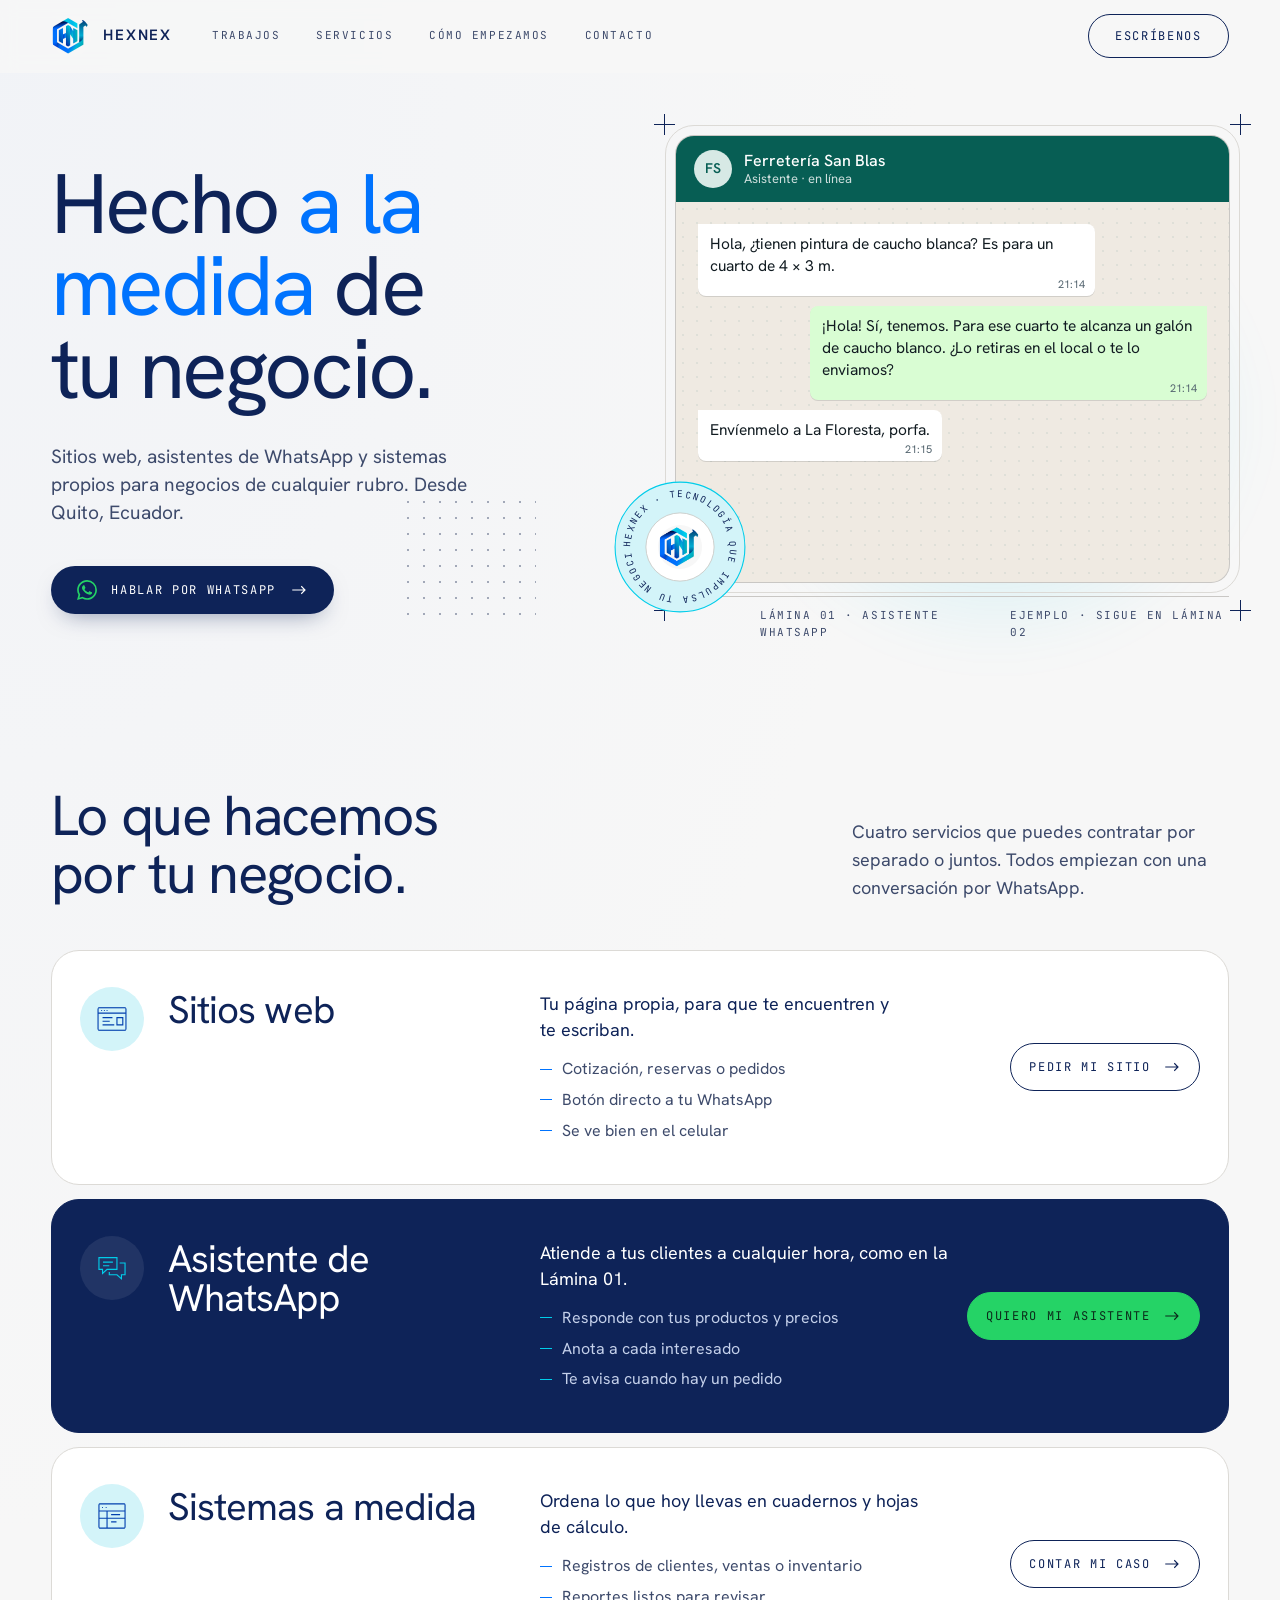
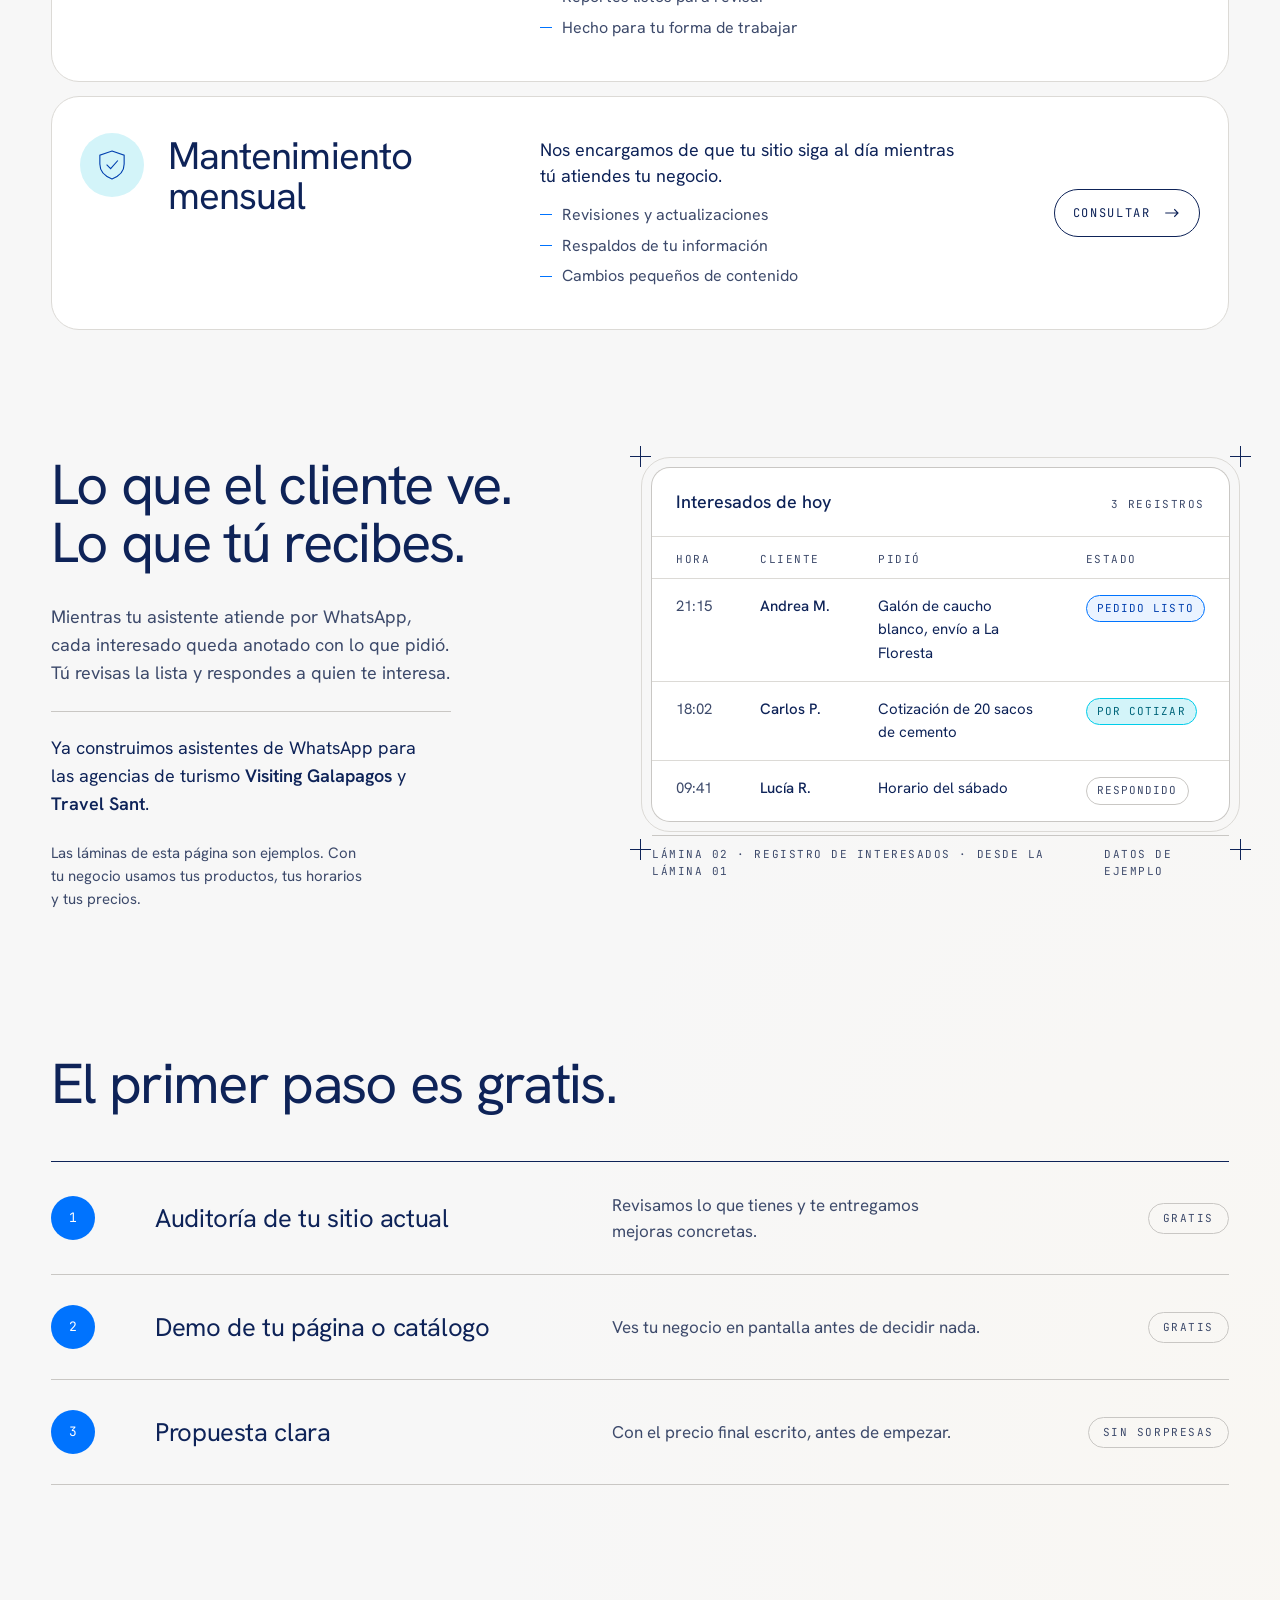
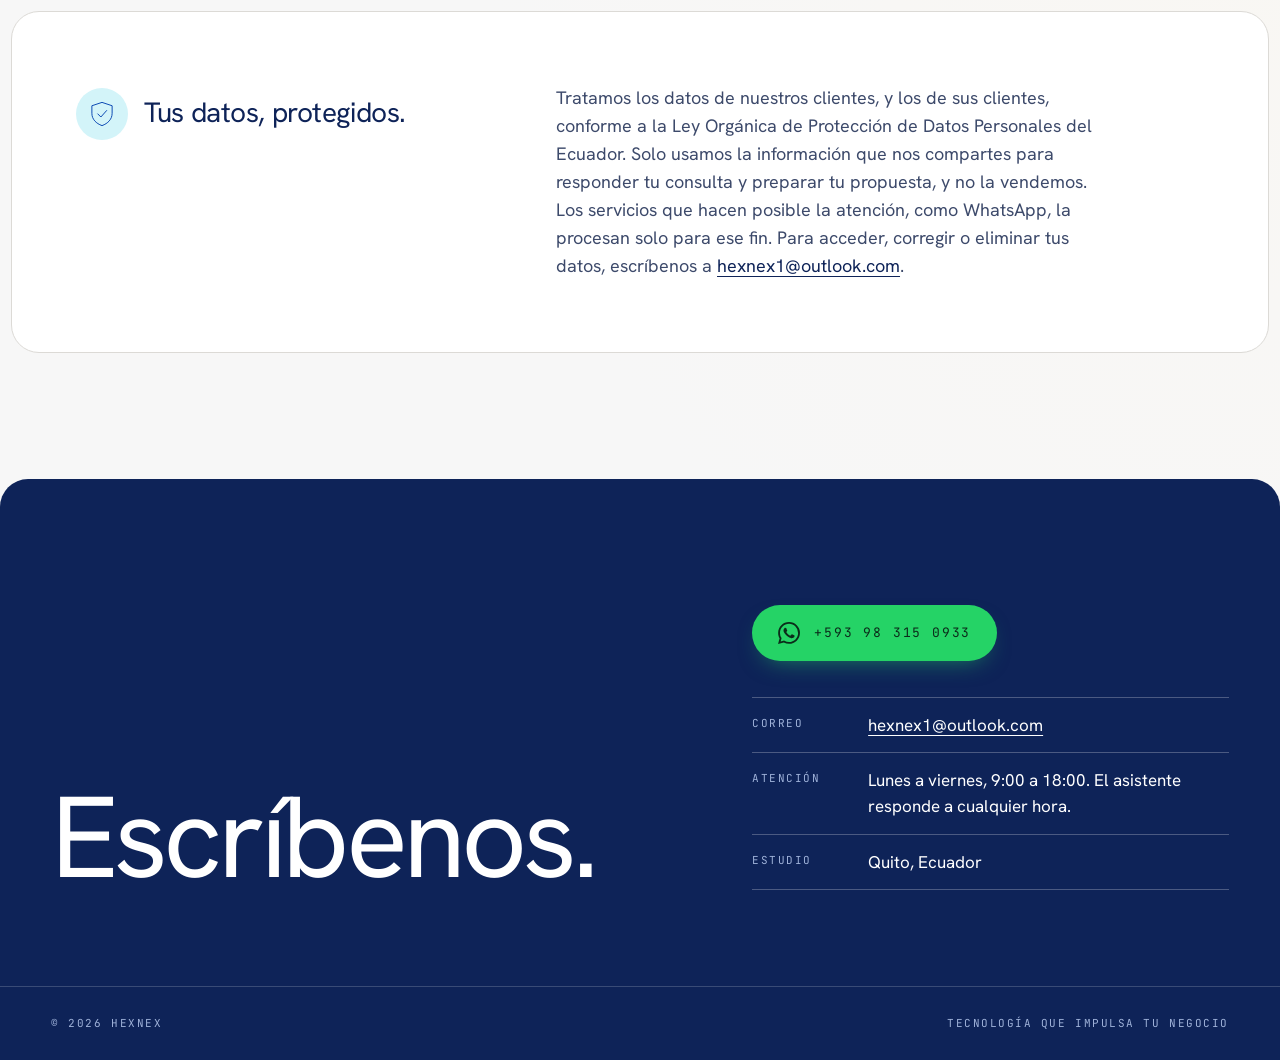
==== commit 10720842: "Botones redondos y acabado más suave en todo el sitio Botones y chips en píldora, láminas y filas de" ====
--- a/index.html
+++ b/index.html
@@ -42,7 +42,7 @@
   <main id="contenido">
     <section class="sheet opening" aria-labelledby="titular">
       <div class="opening-text">
-        <h1 id="titular">Hecho a la medida de tu negocio.</h1>
+        <h1 id="titular">Hecho <span class="accent">a la medida</span> de tu negocio.</h1>
         <p class="lede">Sitios web, asistentes de WhatsApp y sistemas propios para negocios de cualquier rubro. Desde Quito, Ecuador.</p>
         <a class="btn btn-ink" href="https://wa.me/593983150933">
           <svg class="ico ico-wa" aria-hidden="true"><use href="#i-whatsapp"/></svg>
@@ -197,7 +197,7 @@
     </section>
 
     <section class="sheet privacy" aria-labelledby="datos-t">
-      <h2 id="datos-t">Tus datos, protegidos.</h2>
+      <h2 id="datos-t"><svg class="glyph" aria-hidden="true"><use href="#i-care"/></svg>Tus datos, protegidos.</h2>
       <p>Tratamos los datos de nuestros clientes, y los de sus clientes, conforme a la Ley Orgánica de Protección de Datos Personales del Ecuador. Solo usamos la información que nos compartes para responder tu consulta y preparar tu propuesta, y no la vendemos. Los servicios que hacen posible la atención, como WhatsApp, la procesan solo para ese fin. Para acceder, corregir o eliminar tus datos, escríbenos a <a href="mailto:hexnex1@outlook.com">hexnex1@outlook.com</a>.</p>
     </section>
 
--- a/styles.css
+++ b/styles.css
@@ -328,6 +328,66 @@
 .wa-float:hover { transform: translateY(-2px); }
 .wa-float.is-hidden { opacity: 0; transform: translateY(12px); pointer-events: none; }
 
+/* ---------- Capa de acabado: botones redondos y superficies suaves ---------- */
+:root { --r-plate: 18px; --r-panel: 28px; --pill: 999px; }
+
+.btn, .offer-cta, .skip { border-radius: var(--pill); }
+.btn { padding: 0 26px; }
+.btn-ink { box-shadow: 0 10px 24px -12px rgb(14 35 88 / 0.55); }
+.btn-ink:hover { box-shadow: 0 14px 28px -12px rgb(2 64 175 / 0.6); }
+.btn-wa { box-shadow: 0 10px 24px -12px rgb(37 211 102 / 0.6); }
+
+h1 .accent { color: var(--blue); }
+
+/* Láminas con esquinas suaves; las cruces de registro siguen afuera */
+.wa, .leads { border-radius: var(--r-plate); }
+.wa, .leads { outline-offset: 10px; }
+.plate-chat::before {
+  content: ""; position: absolute; inset: 8% -6% -4% 10%; z-index: -1;
+  background: radial-gradient(closest-side, rgb(0 205 234 / 0.22), transparent);
+  filter: blur(20px);
+}
+.plate-chat { isolation: isolate; }
+.state { border-radius: var(--pill); padding: 4px 10px; }
+
+/* Oferta: filas redondeadas sobre el pliego */
+.offer-list { border-top: 0; display: grid; gap: 14px; }
+.offer-row {
+  border: 1px solid var(--hair-soft); border-radius: var(--r-panel);
+  background: #fff; overflow: hidden;
+  transition: border-color 0.3s var(--ease), box-shadow 0.4s var(--ease), transform 0.4s var(--ease);
+}
+.offer-row:hover, .offer-row:focus-within { border-color: var(--cyan); box-shadow: 0 18px 40px -24px rgb(14 35 88 / 0.35); transform: translateY(-2px); }
+.offer-star { border-color: var(--ink); background: var(--ink); }
+.offer-star:hover, .offer-star:focus-within { border-color: var(--blue-deep); }
+.offer-row .glyph {
+  width: 64px; height: 64px; padding: 14px; margin-top: -4px;
+  border-radius: 50%; background: var(--cyan-wash);
+}
+.offer-star .glyph { background: rgb(255 255 255 / 0.08); }
+
+/* Pasos: numeral en círculo y etiqueta en píldora */
+.step-n {
+  display: inline-grid; place-items: center; width: 44px; height: 44px; border-radius: 50%;
+  background: var(--blue); color: #fff; font-size: 13px; letter-spacing: 0;
+  align-self: center;
+}
+.step-table li { align-items: center; }
+.step-tag { padding: 6px 14px; border: 1px solid var(--hair); border-radius: var(--pill); }
+
+/* Datos: panel blanco con escudo */
+.privacy {
+  padding: clamp(40px, 6vw, 72px) clamp(24px, 5vw, 72px);
+  margin-top: clamp(96px, 14vh, 150px); margin-bottom: clamp(96px, 14vh, 150px);
+  max-width: calc(var(--max) - 2 * var(--gutter));
+  background: #fff; border: 1px solid var(--hair-soft); border-radius: var(--r-panel);
+}
+.privacy h2 { display: flex; align-items: center; align-self: start; gap: 16px; }
+.privacy h2 .glyph { width: 52px; height: 52px; padding: 11px; border-radius: 50%; background: var(--cyan-wash); color: var(--blue-deep); flex: none; }
+
+/* Contraportada: colofón con esquinas */
+.back { border-radius: var(--r-panel) var(--r-panel) 0 0; }
+
 /* ---------- Responsivo ---------- */
 @media (max-width: 1080px) {
   .tokens { gap: 22px; }
@@ -355,7 +415,7 @@
   .offer-head { grid-template-columns: minmax(0, 1fr); row-gap: 16px; }
   .offer-head h2, .offer-head p { grid-column: 1; }
   .plate-leads { margin: 56px 22px 0; }
-  .privacy { row-gap: 20px; }
+  .privacy { row-gap: 20px; margin-inline: var(--gutter); max-width: none; width: auto; }
   .back-inner { row-gap: 40px; padding-bottom: 72px; }
 }
 
@@ -365,7 +425,7 @@
   .brand span { display: none; }
   .btn-line { min-height: 40px; padding: 0 16px; }
   .offer-row { grid-template-columns: minmax(0, 1fr); row-gap: 14px; padding: 32px 18px; }
-  .offer-row .glyph { width: 40px; height: 40px; }
+  .offer-row .glyph { width: 56px; height: 56px; padding: 12px; }
   .offer-row .glyph, .offer-row h3, .offer-body, .offer-cta { grid-column: 1; grid-row: auto; }
   .wa-thread { min-height: 0; padding: 16px 14px 20px; }
   .msg { max-width: 88%; font-size: 15px; }
@@ -378,7 +438,7 @@
   .leads td:first-child { width: auto; }
   .leads td:nth-child(3) { grid-column: 1 / -1; grid-row: 2; margin-top: 6px; color: var(--ink-soft); }
   .leads td:nth-child(4) { grid-row: 1; grid-column: 3; }
-  .step-table li { grid-template-columns: 36px minmax(0, 1fr); row-gap: 8px; }
+  .step-table li { grid-template-columns: 44px minmax(0, 1fr); row-gap: 8px; column-gap: 16px; }
   .step-table p { grid-column: 2; }
   .colophon div { grid-template-columns: minmax(0, 1fr); gap: 4px; }
   .foot { flex-direction: column; }
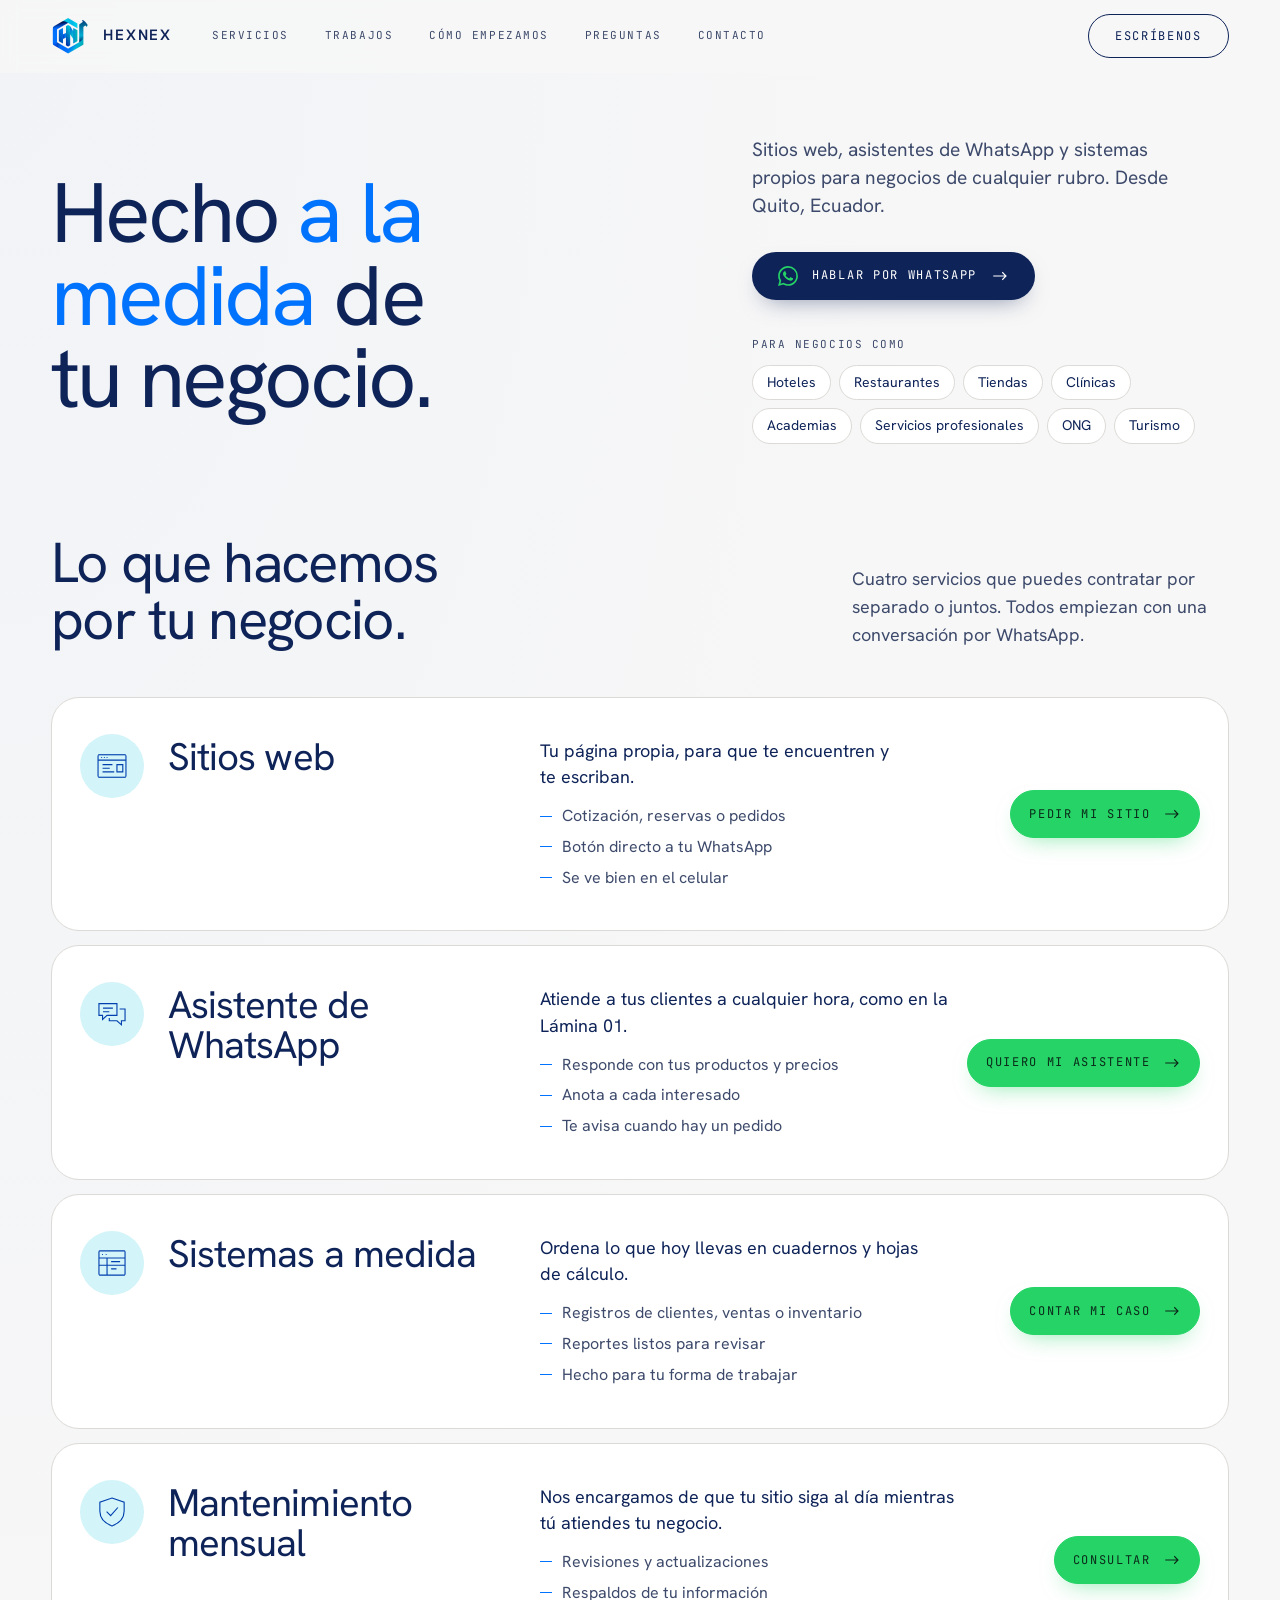
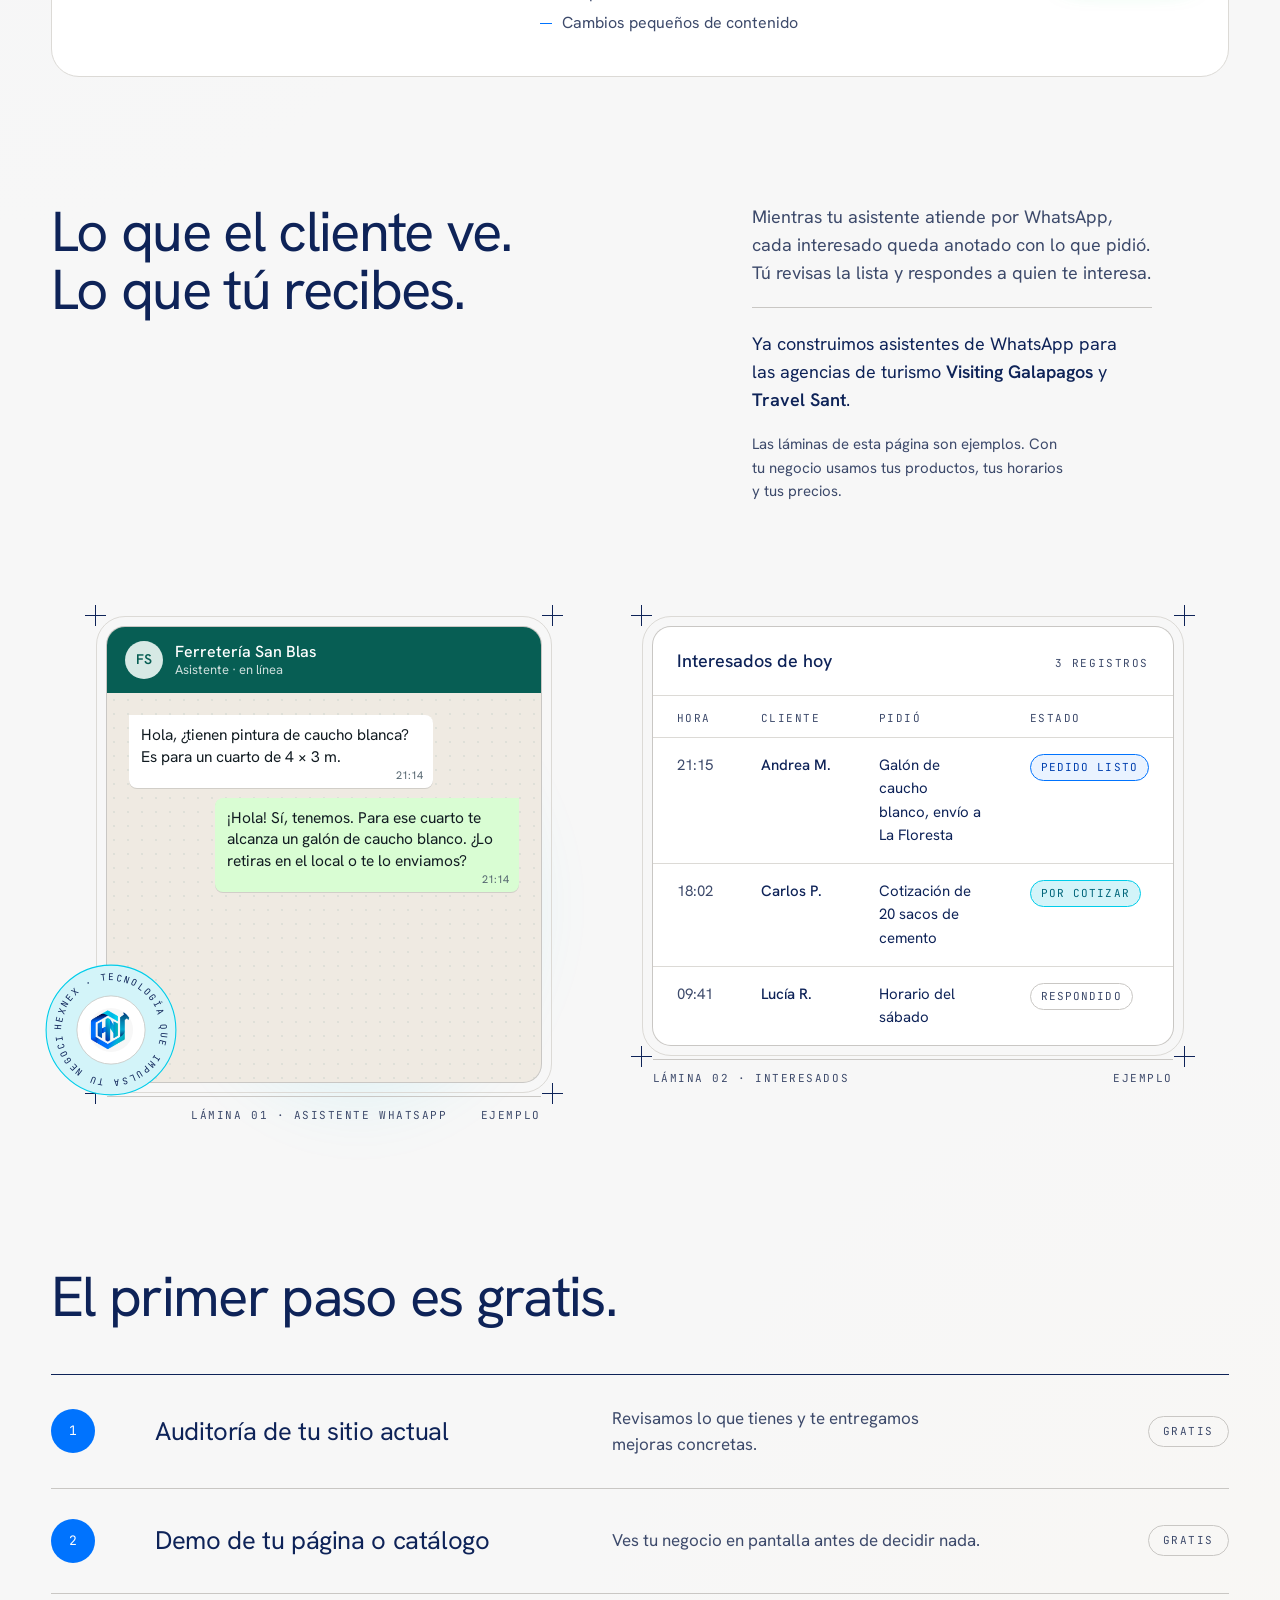
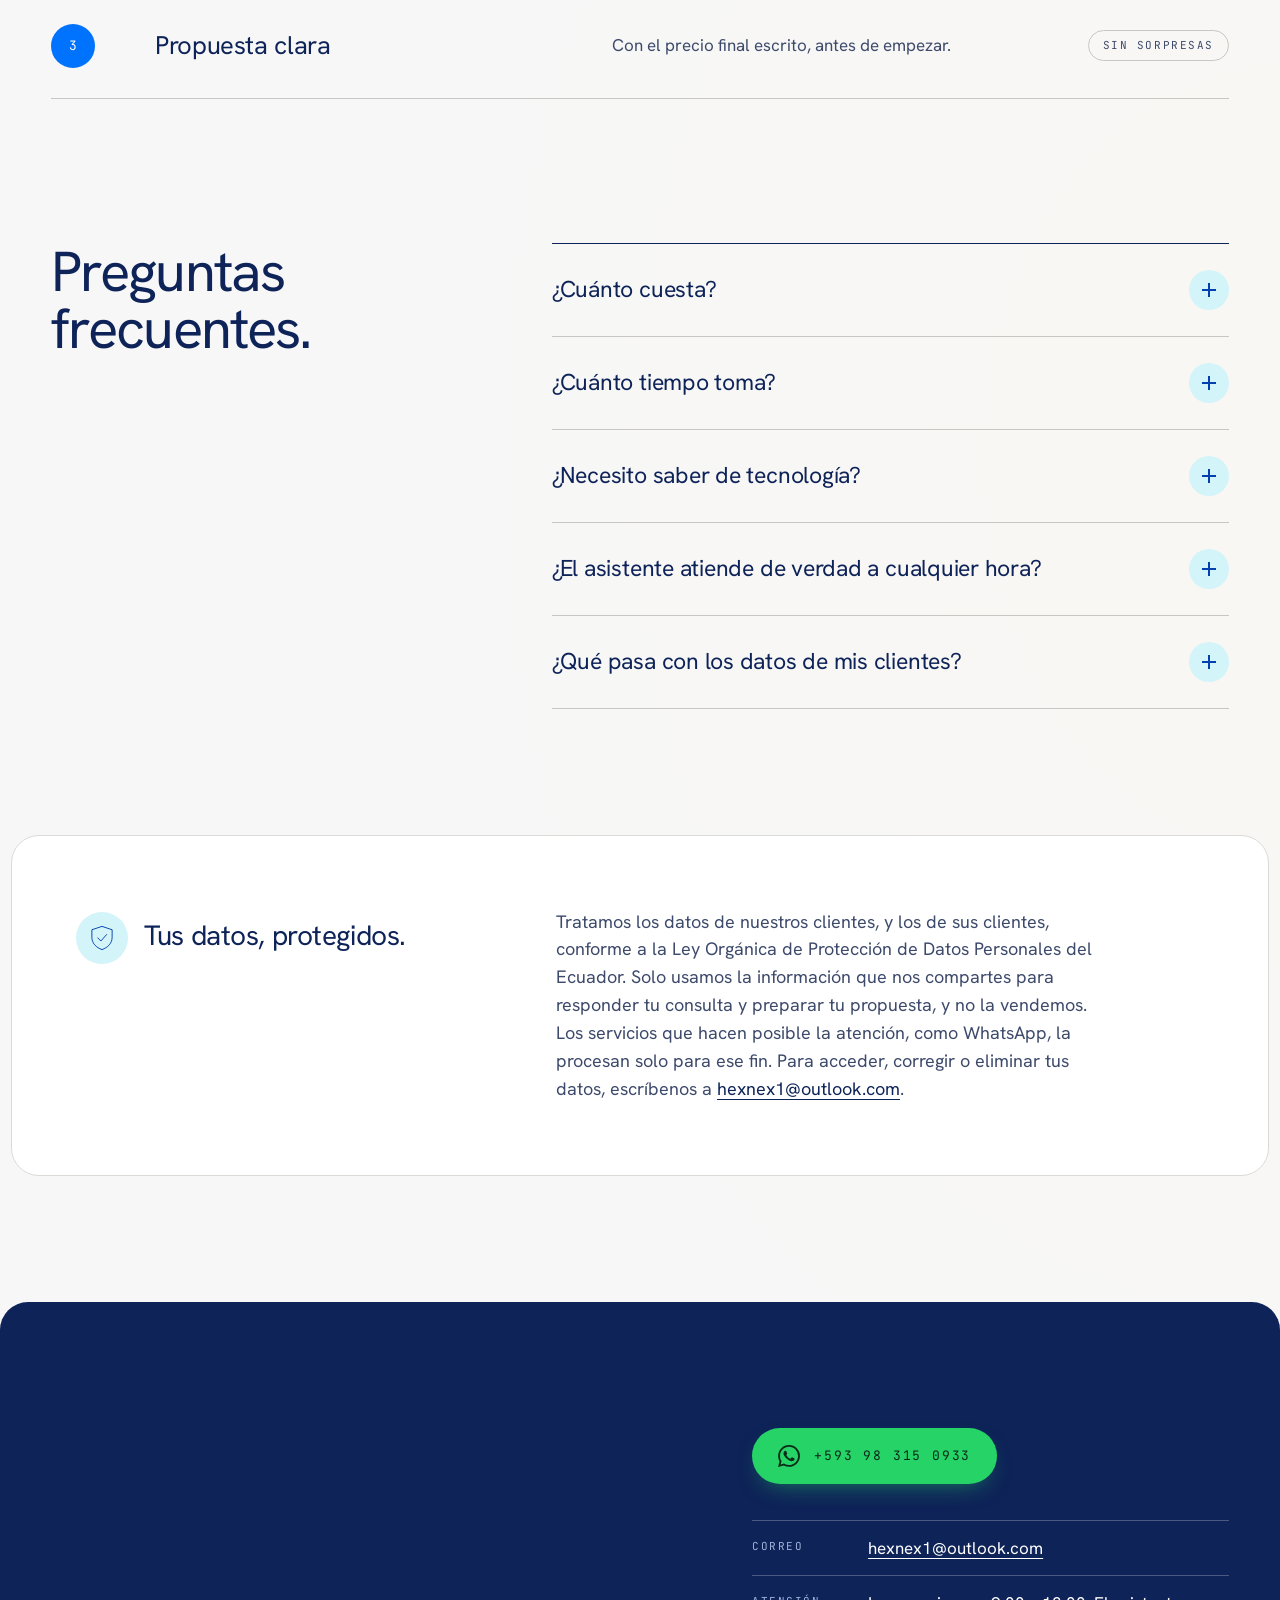
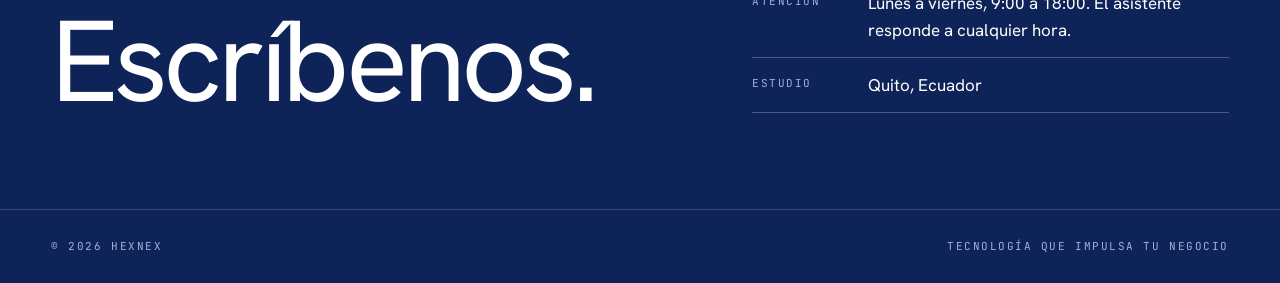
==== commit 3591f57a: "Portada centrada en servicios, chat en Trabajos y preguntas frecuentes - Se revierte el efecto de ho" ====
--- a/index.html
+++ b/index.html
@@ -30,9 +30,10 @@
         <span>HEXNEX</span>
       </a>
       <nav class="tokens" aria-label="Secciones">
+        <a href="#servicios">Servicios</a>
         <a href="#trabajos">Trabajos</a>
-        <a href="#servicios">Servicios</a>
         <a href="#empezar">Cómo empezamos</a>
+        <a href="#preguntas">Preguntas</a>
         <a href="#contacto">Contacto</a>
       </nav>
       <a class="btn btn-line" href="https://wa.me/593983150933">Escríbenos</a>
@@ -41,17 +42,73 @@
 
   <main id="contenido">
     <section class="sheet opening" aria-labelledby="titular">
-      <div class="opening-text">
-        <h1 id="titular">Hecho <span class="accent">a la medida</span> de tu negocio.</h1>
+      <h1 id="titular">Hecho <span class="accent">a la medida</span> de tu negocio.</h1>
+      <div class="opening-side">
         <p class="lede">Sitios web, asistentes de WhatsApp y sistemas propios para negocios de cualquier rubro. Desde Quito, Ecuador.</p>
         <a class="btn btn-ink" href="https://wa.me/593983150933">
           <svg class="ico ico-wa" aria-hidden="true"><use href="#i-whatsapp"/></svg>
           Hablar por WhatsApp
           <svg class="ico" aria-hidden="true"><use href="#i-arrow"/></svg>
         </a>
-        <div class="matrix" aria-hidden="true"></div>
-      </div>
-
+        <p class="rubros-t">Para negocios como</p>
+        <ul class="rubros"><li>Hoteles</li><li>Restaurantes</li><li>Tiendas</li><li>Clínicas</li><li>Academias</li><li>Servicios profesionales</li><li>ONG</li><li>Turismo</li></ul>
+      </div>
+    </section>
+
+    <section class="sheet offer" id="servicios" aria-labelledby="servicios-t">
+      <div class="offer-head">
+        <h2 id="servicios-t" class="display-2">Lo que hacemos por tu negocio.</h2>
+        <p>Cuatro servicios que puedes contratar por separado o juntos. Todos empiezan con una conversación por WhatsApp.</p>
+      </div>
+      <ul class="offer-list">
+        <li class="offer-row">
+          <svg class="glyph" aria-hidden="true"><use href="#i-web"/></svg>
+          <h3>Sitios web</h3>
+          <div class="offer-body">
+            <p>Tu página propia, para que te encuentren y te escriban.</p>
+            <ul class="offer-incl"><li>Cotización, reservas o pedidos</li><li>Botón directo a tu WhatsApp</li><li>Se ve bien en el celular</li></ul>
+          </div>
+          <a class="offer-cta" href="https://wa.me/593983150933?text=Hola%2C%20me%20interesa%20un%20sitio%20web%20para%20mi%20negocio.">Pedir mi sitio <svg class="ico" aria-hidden="true"><use href="#i-arrow"/></svg></a>
+        </li>
+        <li class="offer-row">
+          <svg class="glyph" aria-hidden="true"><use href="#i-chat"/></svg>
+          <h3>Asistente de WhatsApp</h3>
+          <div class="offer-body">
+            <p>Atiende a tus clientes a cualquier hora, como en la Lámina 01.</p>
+            <ul class="offer-incl"><li>Responde con tus productos y precios</li><li>Anota a cada interesado</li><li>Te avisa cuando hay un pedido</li></ul>
+          </div>
+          <a class="offer-cta" href="https://wa.me/593983150933?text=Hola%2C%20me%20interesa%20un%20asistente%20de%20WhatsApp%20para%20mi%20negocio.">Quiero mi asistente <svg class="ico" aria-hidden="true"><use href="#i-arrow"/></svg></a>
+        </li>
+        <li class="offer-row">
+          <svg class="glyph" aria-hidden="true"><use href="#i-system"/></svg>
+          <h3>Sistemas a medida</h3>
+          <div class="offer-body">
+            <p>Ordena lo que hoy llevas en cuadernos y hojas de cálculo.</p>
+            <ul class="offer-incl"><li>Registros de clientes, ventas o inventario</li><li>Reportes listos para revisar</li><li>Hecho para tu forma de trabajar</li></ul>
+          </div>
+          <a class="offer-cta" href="https://wa.me/593983150933?text=Hola%2C%20me%20interesa%20un%20sistema%20a%20medida%20para%20mi%20negocio.">Contar mi caso <svg class="ico" aria-hidden="true"><use href="#i-arrow"/></svg></a>
+        </li>
+        <li class="offer-row">
+          <svg class="glyph" aria-hidden="true"><use href="#i-care"/></svg>
+          <h3>Mantenimiento mensual</h3>
+          <div class="offer-body">
+            <p>Nos encargamos de que tu sitio siga al día mientras tú atiendes tu negocio.</p>
+            <ul class="offer-incl"><li>Revisiones y actualizaciones</li><li>Respaldos de tu información</li><li>Cambios pequeños de contenido</li></ul>
+          </div>
+          <a class="offer-cta" href="https://wa.me/593983150933?text=Hola%2C%20me%20interesa%20el%20mantenimiento%20mensual%20de%20mi%20sitio.">Consultar <svg class="ico" aria-hidden="true"><use href="#i-arrow"/></svg></a>
+        </li>
+      </ul>
+    </section>
+
+    <section class="sheet works" id="trabajos" aria-labelledby="trabajos-t">
+      <div class="works-text">
+        <h2 id="trabajos-t" class="display-2">Lo que el cliente ve. Lo que tú recibes.</h2>
+        <p>Mientras tu asistente atiende por WhatsApp, cada interesado queda anotado con lo que pidió. Tú revisas la lista y respondes a quien te interesa.</p>
+        <p class="proof">Ya construimos asistentes de WhatsApp para las agencias de turismo <b>Visiting Galapagos</b> y <b>Travel Sant</b>.</p>
+        <p class="note">Las láminas de esta página son ejemplos. Con tu negocio usamos tus productos, tus horarios y tus precios.</p>
+      </div>
+
+      <div class="works-plates">
       <figure class="plate plate-chat">
         <span class="reg reg-tl" aria-hidden="true"></span>
         <span class="reg reg-tr" aria-hidden="true"></span>
@@ -73,7 +130,7 @@
 
         <figcaption class="credit">
           <span>Lámina 01 · Asistente WhatsApp</span>
-          <span>Ejemplo · sigue en Lámina 02</span>
+          <span>Ejemplo</span>
         </figcaption>
 
         <div class="seal" aria-hidden="true">
@@ -86,60 +143,6 @@
           <img src="logo-mark.png" alt="" width="44" height="44">
         </div>
       </figure>
-    </section>
-
-    <section class="sheet offer" id="servicios" aria-labelledby="servicios-t">
-      <div class="offer-head">
-        <h2 id="servicios-t" class="display-2">Lo que hacemos por tu negocio.</h2>
-        <p>Cuatro servicios que puedes contratar por separado o juntos. Todos empiezan con una conversación por WhatsApp.</p>
-      </div>
-      <ul class="offer-list">
-        <li class="offer-row">
-          <svg class="glyph" aria-hidden="true"><use href="#i-web"/></svg>
-          <h3>Sitios web</h3>
-          <div class="offer-body">
-            <p>Tu página propia, para que te encuentren y te escriban.</p>
-            <ul class="offer-incl"><li>Cotización, reservas o pedidos</li><li>Botón directo a tu WhatsApp</li><li>Se ve bien en el celular</li></ul>
-          </div>
-          <a class="offer-cta" href="https://wa.me/593983150933?text=Hola%2C%20me%20interesa%20un%20sitio%20web%20para%20mi%20negocio.">Pedir mi sitio <svg class="ico" aria-hidden="true"><use href="#i-arrow"/></svg></a>
-        </li>
-        <li class="offer-row offer-star">
-          <svg class="glyph" aria-hidden="true"><use href="#i-chat"/></svg>
-          <h3>Asistente de WhatsApp</h3>
-          <div class="offer-body">
-            <p>Atiende a tus clientes a cualquier hora, como en la Lámina 01.</p>
-            <ul class="offer-incl"><li>Responde con tus productos y precios</li><li>Anota a cada interesado</li><li>Te avisa cuando hay un pedido</li></ul>
-          </div>
-          <a class="offer-cta" href="https://wa.me/593983150933?text=Hola%2C%20me%20interesa%20un%20asistente%20de%20WhatsApp%20para%20mi%20negocio.">Quiero mi asistente <svg class="ico" aria-hidden="true"><use href="#i-arrow"/></svg></a>
-        </li>
-        <li class="offer-row">
-          <svg class="glyph" aria-hidden="true"><use href="#i-system"/></svg>
-          <h3>Sistemas a medida</h3>
-          <div class="offer-body">
-            <p>Ordena lo que hoy llevas en cuadernos y hojas de cálculo.</p>
-            <ul class="offer-incl"><li>Registros de clientes, ventas o inventario</li><li>Reportes listos para revisar</li><li>Hecho para tu forma de trabajar</li></ul>
-          </div>
-          <a class="offer-cta" href="https://wa.me/593983150933?text=Hola%2C%20me%20interesa%20un%20sistema%20a%20medida%20para%20mi%20negocio.">Contar mi caso <svg class="ico" aria-hidden="true"><use href="#i-arrow"/></svg></a>
-        </li>
-        <li class="offer-row">
-          <svg class="glyph" aria-hidden="true"><use href="#i-care"/></svg>
-          <h3>Mantenimiento mensual</h3>
-          <div class="offer-body">
-            <p>Nos encargamos de que tu sitio siga al día mientras tú atiendes tu negocio.</p>
-            <ul class="offer-incl"><li>Revisiones y actualizaciones</li><li>Respaldos de tu información</li><li>Cambios pequeños de contenido</li></ul>
-          </div>
-          <a class="offer-cta" href="https://wa.me/593983150933?text=Hola%2C%20me%20interesa%20el%20mantenimiento%20mensual%20de%20mi%20sitio.">Consultar <svg class="ico" aria-hidden="true"><use href="#i-arrow"/></svg></a>
-        </li>
-      </ul>
-    </section>
-
-    <section class="sheet works" id="trabajos" aria-labelledby="trabajos-t">
-      <div class="works-text">
-        <h2 id="trabajos-t" class="display-2">Lo que el cliente ve. Lo que tú recibes.</h2>
-        <p>Mientras tu asistente atiende por WhatsApp, cada interesado queda anotado con lo que pidió. Tú revisas la lista y respondes a quien te interesa.</p>
-        <p class="proof">Ya construimos asistentes de WhatsApp para las agencias de turismo <b>Visiting Galapagos</b> y <b>Travel Sant</b>.</p>
-        <p class="note">Las láminas de esta página son ejemplos. Con tu negocio usamos tus productos, tus horarios y tus precios.</p>
-      </div>
 
       <figure class="plate plate-leads">
         <span class="reg reg-tl" aria-hidden="true"></span>
@@ -166,10 +169,11 @@
         </div>
 
         <figcaption class="credit">
-          <span>Lámina 02 · Registro de interesados · desde la Lámina 01</span>
-          <span>Datos de ejemplo</span>
+          <span>Lámina 02 · Interesados</span>
+          <span>Ejemplo</span>
         </figcaption>
       </figure>
+      </div>
     </section>
 
     <section class="sheet steps" id="empezar" aria-labelledby="empezar-t">
@@ -194,6 +198,17 @@
           <span class="step-tag">Sin sorpresas</span>
         </li>
       </ol>
+    </section>
+
+    <section class="sheet faq" id="preguntas" aria-labelledby="preguntas-t">
+      <h2 id="preguntas-t" class="display-2">Preguntas frecuentes.</h2>
+      <div class="faq-list">
+        <details class="faq-item"><summary>¿Cuánto cuesta?<span class="faq-mark" aria-hidden="true"></span></summary><p>Depende de lo que necesites. Primero te hacemos la auditoría y la demo sin costo; después te enviamos una propuesta con el precio final escrito, antes de empezar.</p></details>
+        <details class="faq-item"><summary>¿Cuánto tiempo toma?<span class="faq-mark" aria-hidden="true"></span></summary><p>Depende del tamaño del proyecto. El plazo queda escrito en la propuesta, junto con el precio.</p></details>
+        <details class="faq-item"><summary>¿Necesito saber de tecnología?<span class="faq-mark" aria-hidden="true"></span></summary><p>No. Tú nos cuentas cómo funciona tu negocio y nosotros nos encargamos de la parte técnica.</p></details>
+        <details class="faq-item"><summary>¿El asistente atiende de verdad a cualquier hora?<span class="faq-mark" aria-hidden="true"></span></summary><p>Sí. Responde con la información de tu negocio a cualquier hora, anota a cada interesado y te avisa cuando hay un pedido o una consulta que necesita a una persona.</p></details>
+        <details class="faq-item"><summary>¿Qué pasa con los datos de mis clientes?<span class="faq-mark" aria-hidden="true"></span></summary><p>Los tratamos conforme a la Ley Orgánica de Protección de Datos Personales del Ecuador. Más abajo te contamos cómo.</p></details>
+      </div>
     </section>
 
     <section class="sheet privacy" aria-labelledby="datos-t">
--- a/styles.css
+++ b/styles.css
@@ -118,17 +118,21 @@
   column-gap: 24px;
   align-items: center;
   padding-top: clamp(40px, 7vh, 88px);
-  padding-bottom: 56px;
-}
-.opening-text { grid-column: 1 / span 6; position: relative; }
+  padding-bottom: 24px;
+}
+.opening h1 { grid-column: 1 / span 7; }
+.opening-side { grid-column: 8 / span 5; align-self: center; display: grid; justify-items: start; padding-bottom: 12px; }
 h1 {
   font-size: clamp(52px, 6.6vw, 96px);
   line-height: 0.98;
   letter-spacing: -0.035em;
-  max-width: 9.5ch;
-}
-.lede { margin-top: 32px; max-width: 40ch; font-size: clamp(19px, 1.5vw, 22px); line-height: 1.45; color: var(--ink-soft); }
-.opening .btn-ink { margin-top: 40px; }
+  max-width: 10ch;
+}
+.lede { margin-top: 0; max-width: 40ch; font-size: clamp(19px, 1.5vw, 22px); line-height: 1.45; color: var(--ink-soft); }
+.opening .btn-ink { margin-top: 32px; }
+.rubros-t { margin-top: 36px; font-family: var(--mono); font-size: 11px; letter-spacing: 0.14em; text-transform: uppercase; color: var(--ink-soft); }
+.rubros { list-style: none; margin: 12px 0 0; padding: 0; display: flex; flex-wrap: wrap; gap: 8px; }
+.rubros li { padding: 6px 14px; border: 1px solid var(--hair-soft); border-radius: 999px; background: #fff; font-size: 14px; color: var(--ink); }
 .matrix {
   position: absolute; right: 16%; bottom: -8px;
   width: 136px; height: 128px;
@@ -138,7 +142,7 @@
 
 /* ---------- Láminas ---------- */
 .plate { position: relative; margin: 0; }
-.plate-chat { grid-column: 7 / span 6; margin-left: 24px; }
+.plate-chat { margin: 0; }
 .plate-chat .credit { padding-left: 84px; }
 .reg { position: absolute; width: 21px; height: 21px; pointer-events: none; }
 .reg::before, .reg::after { content: ""; position: absolute; background: var(--ink); }
@@ -205,7 +209,7 @@
 @keyframes spin { to { transform: rotate(360deg); } }
 
 /* ---------- Oferta de servicios ---------- */
-.offer { padding-top: clamp(72px, 10vh, 120px); }
+.offer { padding-top: clamp(40px, 6vh, 72px); }
 .offer-head { display: grid; grid-template-columns: repeat(12, minmax(0, 1fr)); column-gap: 24px; align-items: end; margin-bottom: 48px; }
 .offer-head h2 { grid-column: 1 / span 7; }
 .offer-head p { grid-column: 9 / span 4; font-size: 18px; color: var(--ink-soft); }
@@ -234,19 +238,12 @@
   font-family: var(--mono); font-size: 12px; letter-spacing: 0.14em; text-transform: uppercase;
   transition: background-color 0.3s var(--ease), color 0.3s var(--ease);
 }
-.offer-cta:hover { background: var(--ink); color: #fff; }
+.offer-cta { background: var(--wa); color: #0b2b1a; border-color: var(--wa); box-shadow: 0 10px 24px -12px rgb(37 211 102 / 0.6); }
+.offer-cta:hover { background: #3be07a; border-color: #3be07a; color: #0b2b1a; }
+.offer-row:hover .glyph, .offer-row:focus-within .glyph { background: #fff; }
 .offer-cta .ico { transition: transform 0.4s var(--ease); }
 .offer-cta:hover .ico { transform: translateX(4px); }
 
-/* El asistente es el servicio insignia: fila en tinta */
-.offer-star { background: var(--ink); color: #fff; border-bottom-color: var(--ink); }
-.offer-star::before { background: var(--blue-deep); }
-.offer-star .glyph { color: var(--cyan); }
-.offer-star .offer-incl li { color: #c4d0ea; }
-.offer-star .offer-incl li::before { background: var(--cyan); }
-.offer-star .offer-cta { background: var(--wa); color: #0b2b1a; border-color: var(--wa); }
-.offer-star .offer-cta:hover { background: #3be07a; color: #0b2b1a; }
-.offer-star :focus-visible { outline-color: var(--cyan); }
 
 /* ---------- Trabajos ---------- */
 .works {
@@ -255,13 +252,16 @@
   padding-top: clamp(96px, 14vh, 160px);
 }
 .display-2 { font-size: clamp(38px, 4.4vw, 64px); line-height: 1.02; letter-spacing: -0.03em; }
-.works-text { grid-column: 1 / span 5; display: grid; gap: 24px; }
+.works-text { grid-column: 1 / -1; display: grid; grid-template-columns: repeat(12, minmax(0, 1fr)); column-gap: 24px; row-gap: 20px; align-items: start; }
+.works-text .display-2 { grid-column: 1 / span 6; grid-row: 1 / span 4; }
+.works-text p { grid-column: 8 / span 5; }
+.works-plates { grid-column: 1 / -1; display: grid; grid-template-columns: minmax(0, 5fr) minmax(0, 6fr); column-gap: 112px; align-items: start; margin-top: 104px; padding-inline: 56px; }
 .works-text .display-2 { margin-bottom: 8px; }
 .works-text p { font-size: 18px; max-width: 40ch; color: var(--ink-soft); }
 .works-text .proof { color: var(--ink); padding-top: 22px; border-top: 1px solid var(--hair); }
 .works-text .proof b { font-weight: 600; }
 .works-text .note { font-size: 15px; }
-.plate-leads { grid-column: 7 / span 6; margin-top: 12px; }
+.plate-leads { margin: 0; }
 
 .leads { background: #fff; box-shadow: 0 0 0 1px var(--hair); outline: 1px solid var(--hair-soft); outline-offset: 10px; }
 .leads-head { display: flex; justify-content: space-between; align-items: baseline; padding: 20px 24px; border-bottom: 1px solid var(--hair-soft); }
@@ -290,6 +290,26 @@
 .step-table p { color: var(--ink-soft); font-size: 17px; }
 .step-tag { justify-self: end; color: var(--ink-soft); }
 
+/* ---------- Preguntas ---------- */
+.faq { padding-top: clamp(112px, 16vh, 176px); display: grid; grid-template-columns: repeat(12, minmax(0, 1fr)); column-gap: 24px; }
+.faq h2 { grid-column: 1 / span 4; align-self: start; position: sticky; top: 112px; }
+.faq-list { grid-column: 6 / span 7; border-top: 1px solid var(--ink); }
+.faq-item { border-bottom: 1px solid var(--hair); }
+.faq-item summary {
+  display: flex; justify-content: space-between; align-items: center; gap: 24px;
+  padding: 26px 0; cursor: pointer; list-style: none;
+  font-size: clamp(20px, 1.8vw, 24px); letter-spacing: -0.01em; line-height: 1.25;
+}
+.faq-item summary::-webkit-details-marker { display: none; }
+.faq-mark { position: relative; flex: none; width: 40px; height: 40px; border-radius: 50%; background: var(--cyan-wash); transition: background-color 0.3s var(--ease); }
+.faq-mark::before, .faq-mark::after { content: ""; position: absolute; left: 50%; top: 50%; width: 14px; height: 2px; background: var(--blue-deep); transform: translate(-50%, -50%); transition: transform 0.4s var(--ease); }
+.faq-mark::after { transform: translate(-50%, -50%) rotate(90deg); }
+.faq-item[open] .faq-mark { background: var(--blue); }
+.faq-item[open] .faq-mark::before, .faq-item[open] .faq-mark::after { background: #fff; }
+.faq-item[open] .faq-mark::after { transform: translate(-50%, -50%) rotate(0deg); }
+.faq-item summary:hover .faq-mark { background: #b9eef6; }
+.faq-item p { padding: 0 64px 28px 0; font-size: 17px; color: var(--ink-soft); max-width: 62ch; }
+
 /* ---------- Datos ---------- */
 .privacy {
   display: grid; grid-template-columns: repeat(12, minmax(0, 1fr)); column-gap: 24px;
@@ -358,13 +378,10 @@
   transition: border-color 0.3s var(--ease), box-shadow 0.4s var(--ease), transform 0.4s var(--ease);
 }
 .offer-row:hover, .offer-row:focus-within { border-color: var(--cyan); box-shadow: 0 18px 40px -24px rgb(14 35 88 / 0.35); transform: translateY(-2px); }
-.offer-star { border-color: var(--ink); background: var(--ink); }
-.offer-star:hover, .offer-star:focus-within { border-color: var(--blue-deep); }
 .offer-row .glyph {
   width: 64px; height: 64px; padding: 14px; margin-top: -4px;
   border-radius: 50%; background: var(--cyan-wash);
 }
-.offer-star .glyph { background: rgb(255 255 255 / 0.08); }
 
 /* Pasos: numeral en círculo y etiqueta en píldora */
 .step-n {
@@ -403,8 +420,12 @@
 @media (max-width: 900px) {
   .tokens { display: none; }
   .bar-inner { justify-content: space-between; }
-  .opening, .works, .privacy, .back-inner { grid-template-columns: minmax(0, 1fr); }
-  .opening-text, .plate-chat, .works-text, .plate-leads, .privacy h2, .privacy p, .back h2, .back-side { grid-column: 1; }
+  .opening, .works, .privacy, .back-inner, .works-text, .works-plates, .faq { grid-template-columns: minmax(0, 1fr); }
+  .opening h1, .opening-side, .works-text .display-2, .works-text p, .faq h2, .faq-list { grid-column: 1; grid-row: auto; }
+  .opening-side { padding-bottom: 0; }
+  .faq h2 { position: static; margin-bottom: 32px; }
+  .works-plates { padding-inline: 0; row-gap: 88px; margin-top: 72px; }
+  .works-text, .privacy h2, .privacy p, .back h2, .back-side { grid-column: 1; }
   .opening { padding-top: 36px; row-gap: 72px; }
   h1 { max-width: 11ch; }
   .matrix { display: none; }
@@ -414,7 +435,7 @@
   .plate-chat .credit { padding-left: 64px; }
   .offer-head { grid-template-columns: minmax(0, 1fr); row-gap: 16px; }
   .offer-head h2, .offer-head p { grid-column: 1; }
-  .plate-leads { margin: 56px 22px 0; }
+  .plate-leads { margin: 0 22px; }
   .privacy { row-gap: 20px; margin-inline: var(--gutter); max-width: none; width: auto; }
   .back-inner { row-gap: 40px; padding-bottom: 72px; }
 }
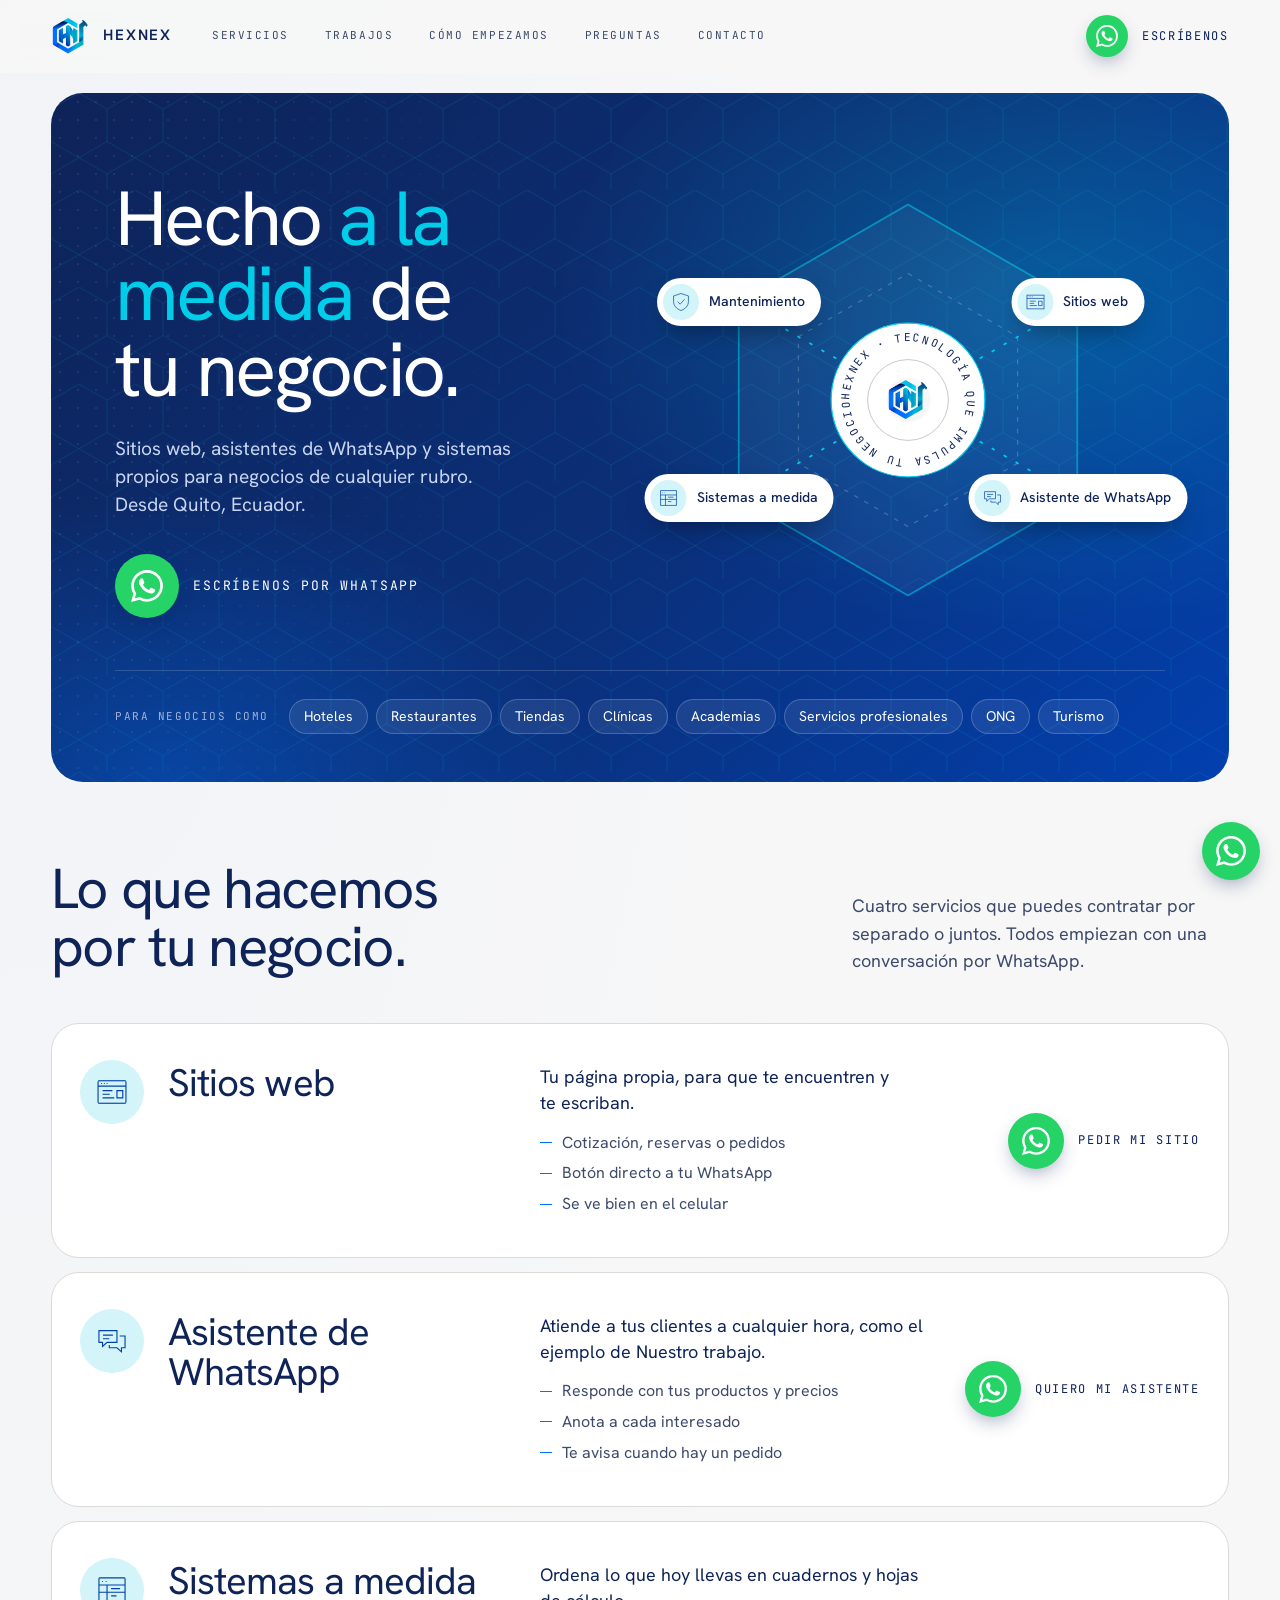
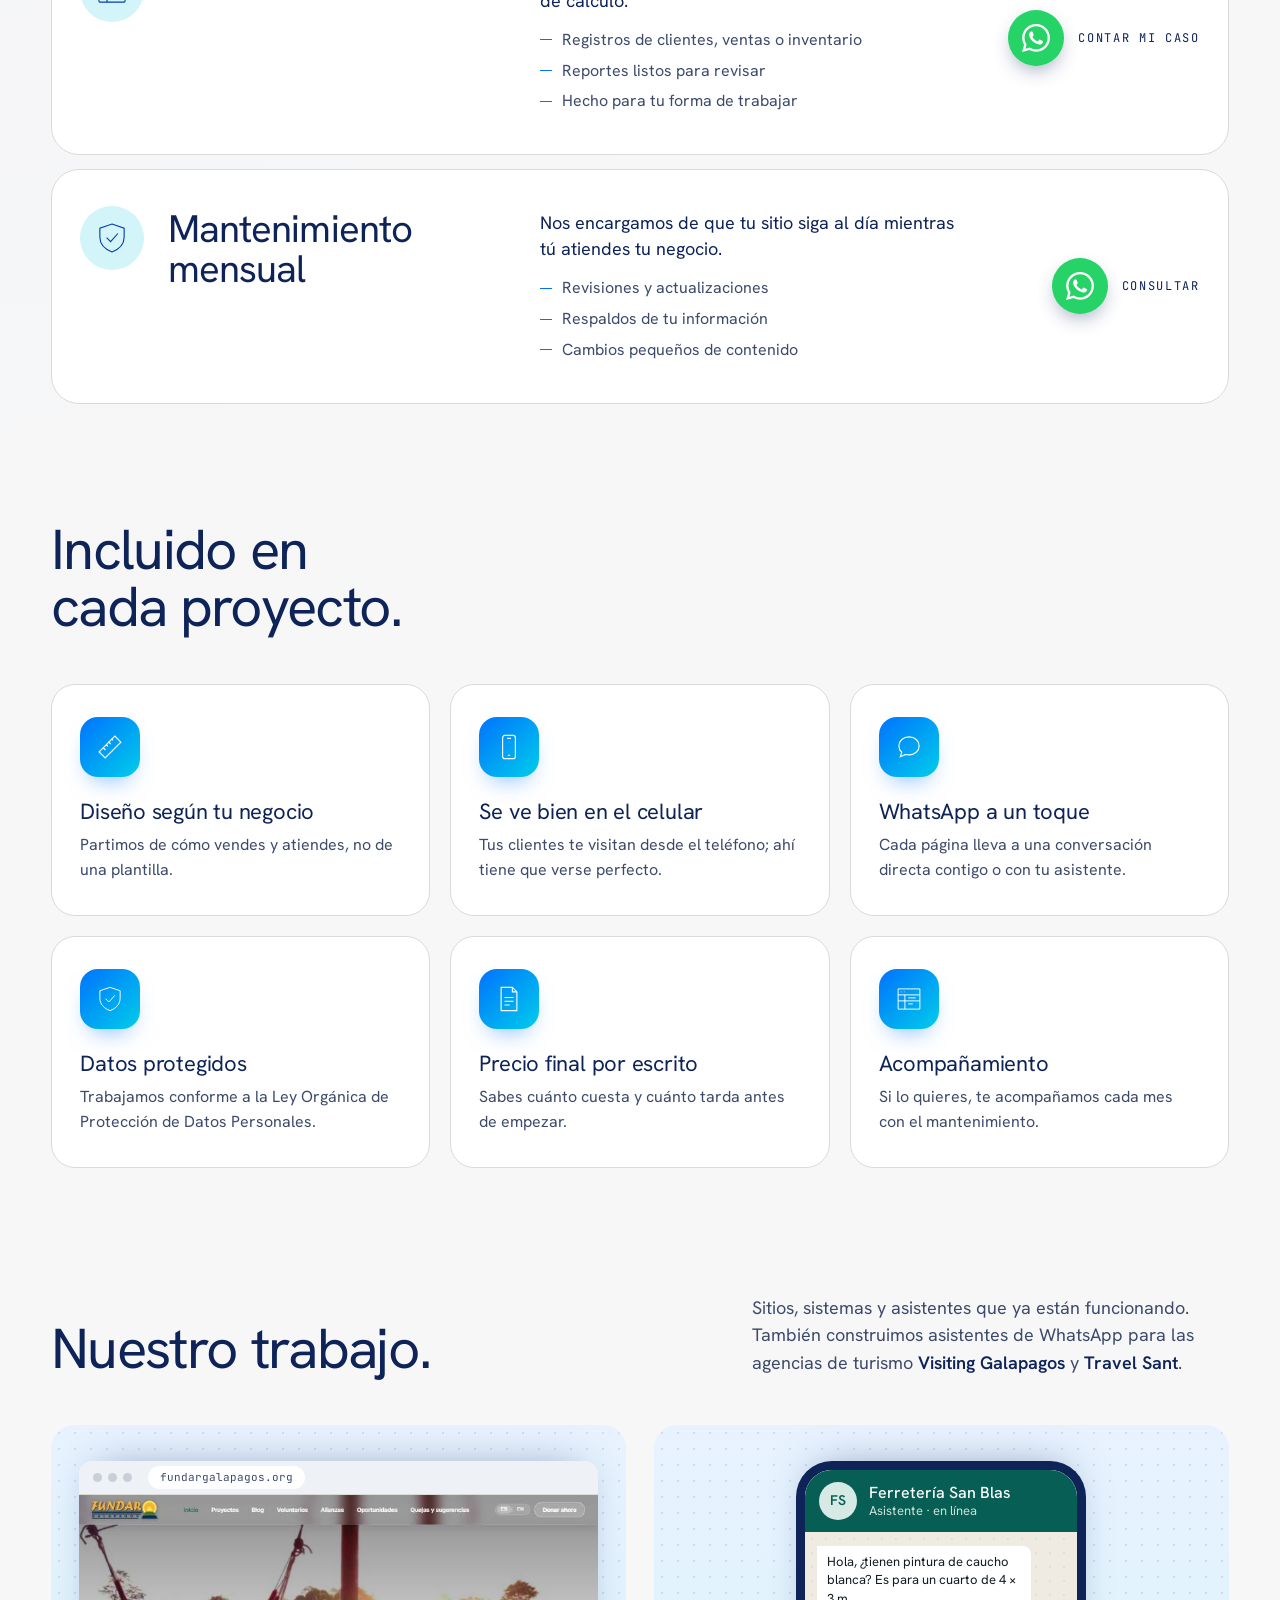
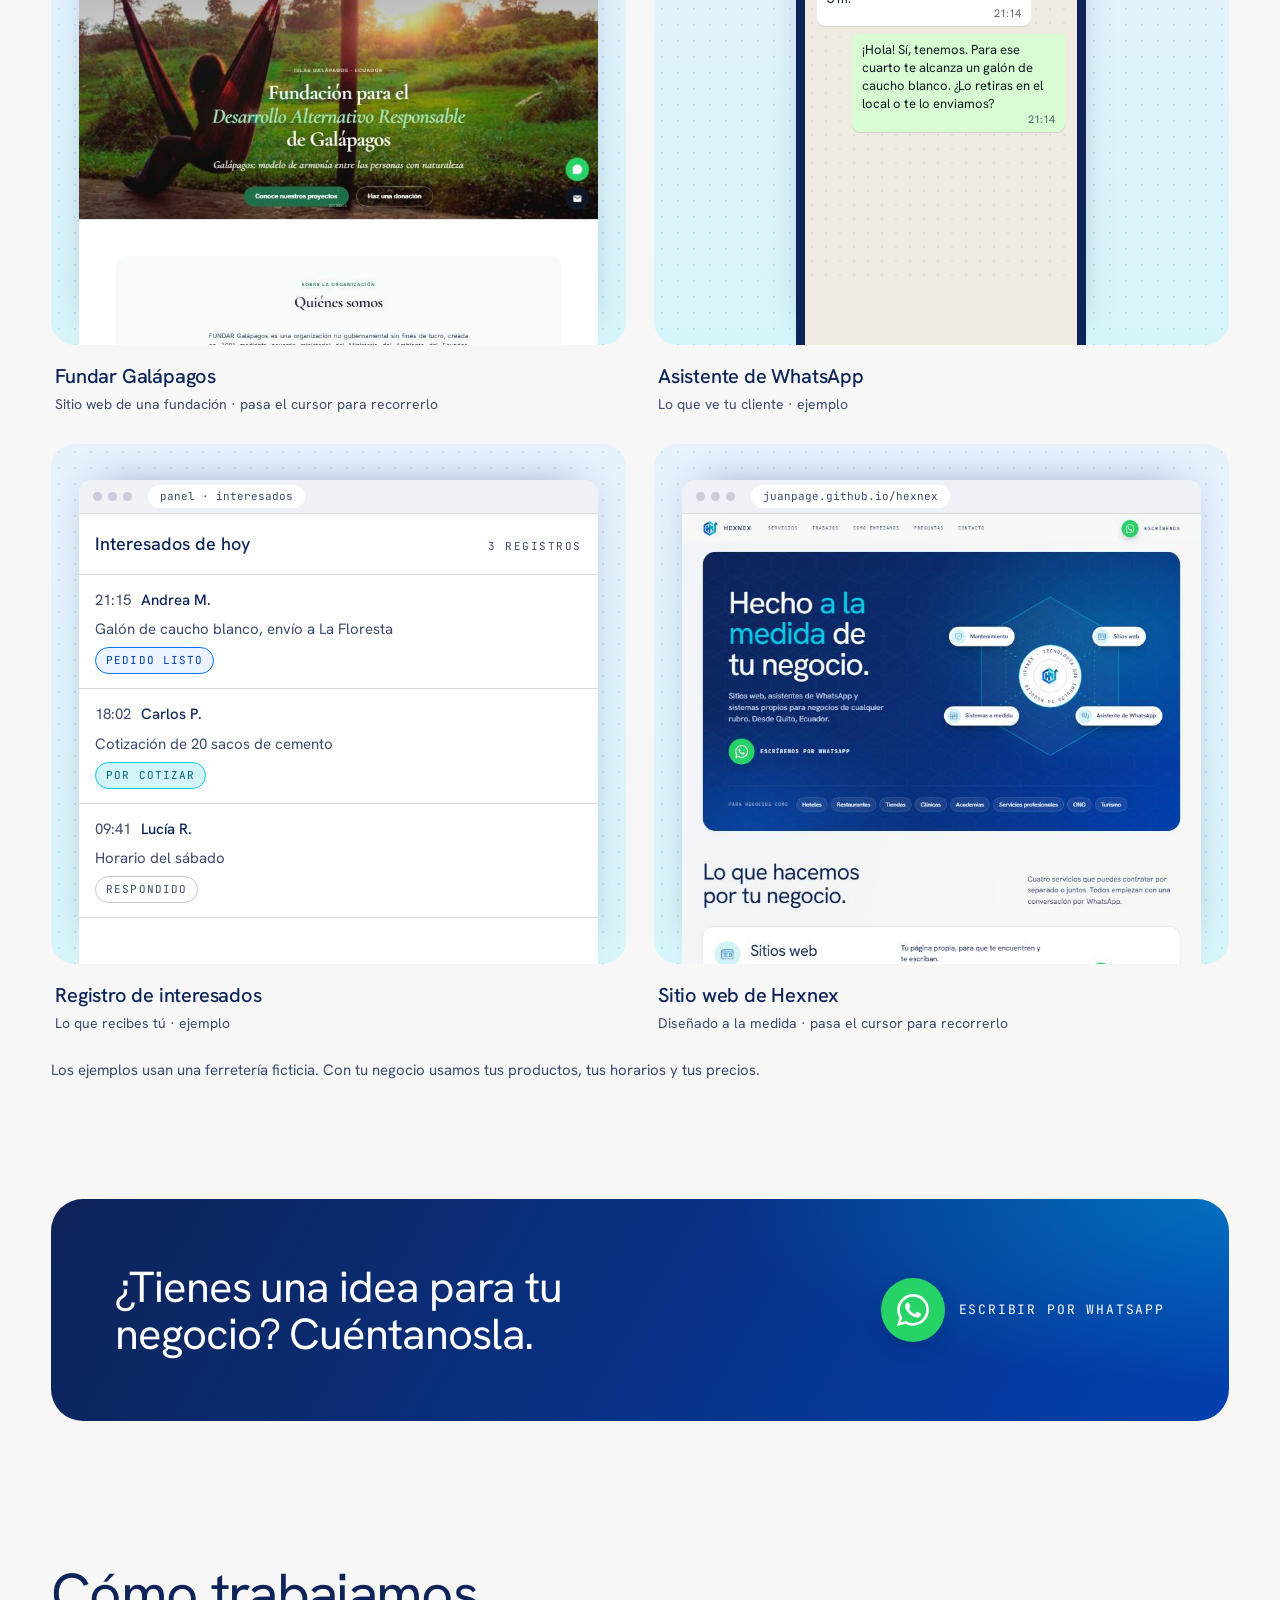
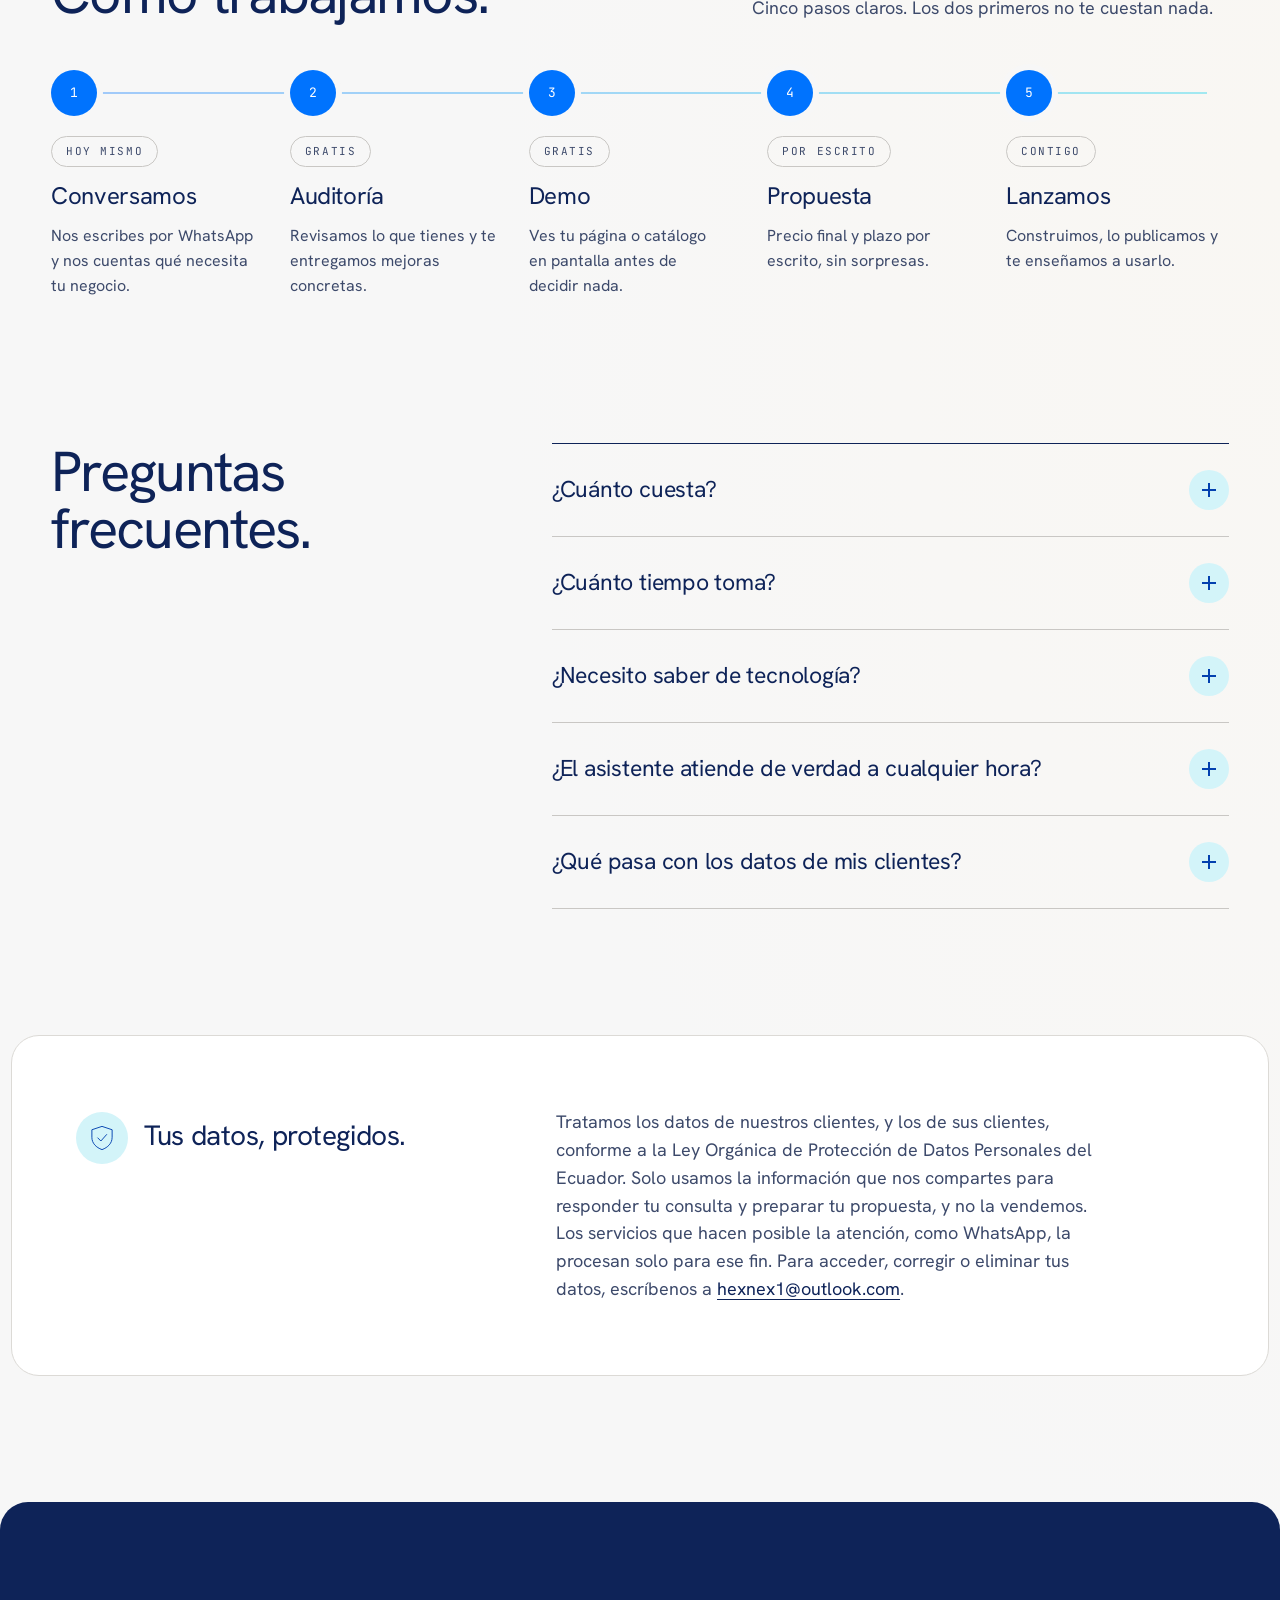
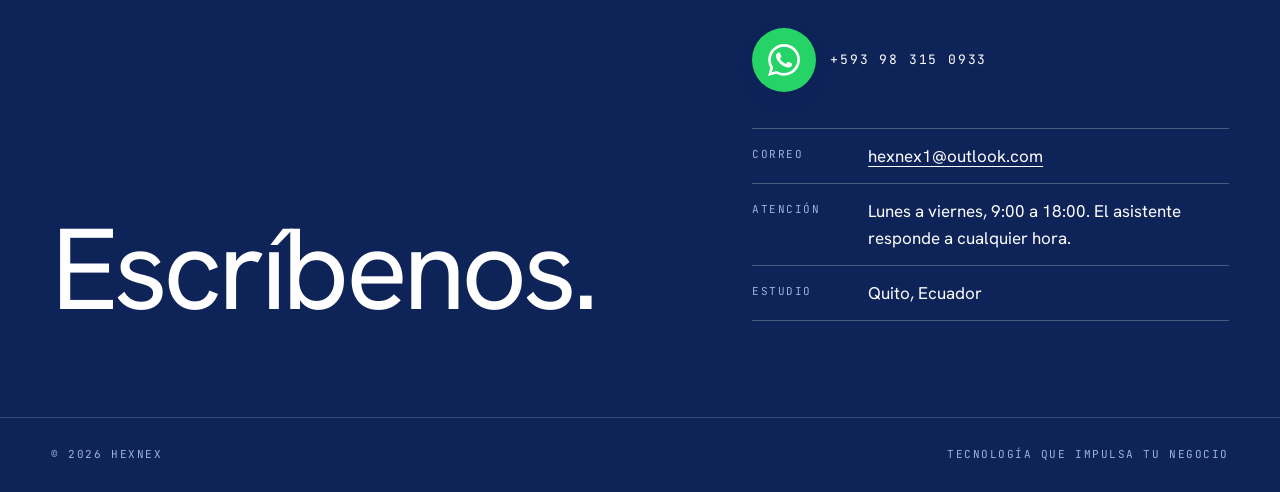
==== commit ae3640ff: "Rediseño estilo agencia: portada con fondo, portafolio real y metodología - Portada en panel azul co" ====
--- a/index.html
+++ b/index.html
@@ -18,6 +18,10 @@
     <symbol id="i-web" viewBox="0 0 40 40" fill="none" stroke="currentColor" stroke-width="1.25"><rect x="4.5" y="7.5" width="31" height="25"/><path d="M4.5 13.5h31M8 10.5h1m2 0h1m2 0h1M9.5 18.5h11m-11 4h8m-8 4h13M25.5 18.5h6.5v8h-6.5z"/></symbol>
     <symbol id="i-chat" viewBox="0 0 40 40" fill="none" stroke="currentColor" stroke-width="1.25"><path d="M5.5 8.5h20v13h-11l-5 4.5v-4.5h-4z"/><path d="M28.5 14.5h6v13h-4v4.5l-5-4.5h-8.5v-3"/><path d="M10 13.5h11m-11 4h7"/></symbol>
     <symbol id="i-system" viewBox="0 0 40 40" fill="none" stroke="currentColor" stroke-width="1.25"><path d="M5.5 6.5h29v27h-29zM5.5 14.5h29M5.5 22.5h29M14.5 14.5v19"/><path d="M9 10.5h1m3 0h1"/><path d="M19 18.5h10m-10 8h6"/></symbol>
+    <symbol id="i-phone" viewBox="0 0 40 40" fill="none" stroke="currentColor" stroke-width="1.5"><rect x="11.5" y="4.5" width="17" height="31" rx="3"/><path d="M17.5 8.5h5M18.5 31h3"/></symbol>
+    <symbol id="i-ruler" viewBox="0 0 40 40" fill="none" stroke="currentColor" stroke-width="1.5"><path d="M5.5 26.5 26.5 5.5l8 8-21 21z"/><path d="m11 21 3 3m1-7 2 2m1-6 3 3m1-7 2 2"/></symbol>
+    <symbol id="i-bubble" viewBox="0 0 40 40" fill="none" stroke="currentColor" stroke-width="1.5"><path d="M20 6.5c7.7 0 13.5 5.4 13.5 12s-5.8 12-13.5 12c-1.6 0-3.1-.2-4.5-.6L8.5 33l1.8-6C8 24.9 6.5 21.9 6.5 18.5c0-6.6 5.8-12 13.5-12z"/></symbol>
+    <symbol id="i-price" viewBox="0 0 40 40" fill="none" stroke="currentColor" stroke-width="1.5"><path d="M9.5 4.5h15l6 6v25h-21z"/><path d="M24.5 4.5v6h6M14 18h12m-12 5h12m-12 5h7"/></symbol>
     <symbol id="i-care" viewBox="0 0 40 40" fill="none" stroke="currentColor" stroke-width="1.25"><path d="M20 4.5 33.5 9v10c0 8-5.6 13.6-13.5 16.5C12.1 32.6 6.5 27 6.5 19V9z"/><path d="m14 19.5 4.5 4.5 8-9"/></symbol>
   </svg>
 
@@ -36,22 +40,42 @@
         <a href="#preguntas">Preguntas</a>
         <a href="#contacto">Contacto</a>
       </nav>
-      <a class="btn btn-line" href="https://wa.me/593983150933">Escríbenos</a>
+      <a class="wa-btn wa-btn-sm" href="https://wa.me/593983150933"><span class="wa-dot"><svg class="ico" aria-hidden="true"><use href="#i-whatsapp"/></svg></span><span class="wa-label">Escríbenos</span></a>
     </div>
   </header>
 
   <main id="contenido">
-    <section class="sheet opening" aria-labelledby="titular">
-      <h1 id="titular">Hecho <span class="accent">a la medida</span> de tu negocio.</h1>
-      <div class="opening-side">
-        <p class="lede">Sitios web, asistentes de WhatsApp y sistemas propios para negocios de cualquier rubro. Desde Quito, Ecuador.</p>
-        <a class="btn btn-ink" href="https://wa.me/593983150933">
-          <svg class="ico ico-wa" aria-hidden="true"><use href="#i-whatsapp"/></svg>
-          Hablar por WhatsApp
-          <svg class="ico" aria-hidden="true"><use href="#i-arrow"/></svg>
-        </a>
-        <p class="rubros-t">Para negocios como</p>
-        <ul class="rubros"><li>Hoteles</li><li>Restaurantes</li><li>Tiendas</li><li>Clínicas</li><li>Academias</li><li>Servicios profesionales</li><li>ONG</li><li>Turismo</li></ul>
+    <section class="sheet hero" aria-labelledby="titular">
+      <div class="hero-panel">
+        <div class="hero-copy">
+          <h1 id="titular">Hecho <span class="accent">a la medida</span> de tu negocio.</h1>
+          <p class="lede">Sitios web, asistentes de WhatsApp y sistemas propios para negocios de cualquier rubro. Desde Quito, Ecuador.</p>
+          <a class="wa-btn wa-btn-lg" href="https://wa.me/593983150933"><span class="wa-dot"><svg class="ico" aria-hidden="true"><use href="#i-whatsapp"/></svg></span><span class="wa-label">Escríbenos por WhatsApp</span></a>
+        </div>
+        <div class="hero-graphic">
+          <svg class="hex-art" viewBox="0 0 400 400" aria-hidden="true">
+            <polygon class="hex-outer" points="200,30 347.2,115 347.2,285 200,370 52.8,285 52.8,115"/>
+            <polygon class="hex-inner" points="200,90 295.3,145 295.3,255 200,310 104.7,255 104.7,145"/>
+            <path class="hex-flow" d="M200 200 L347.2 115 M200 200 L347.2 285 M200 200 L52.8 285 M200 200 L52.8 115"/>
+          </svg>
+          <div class="seal hex-core" aria-hidden="true">
+            <svg viewBox="0 0 120 120">
+              <defs><path id="ring" d="M60 60m-45 0a45 45 0 1 1 90 0a45 45 0 1 1-90 0"/></defs>
+              <circle cx="60" cy="60" r="59" class="seal-disk"/>
+              <g class="seal-spin"><text><textPath href="#ring">HEXNEX · TECNOLOGÍA QUE IMPULSA TU NEGOCIO ·</textPath></text></g>
+              <circle cx="60" cy="60" r="31" class="seal-core"/>
+            </svg>
+            <img src="logo-mark.png" alt="" width="44" height="44">
+          </div>
+            <a class="node n1" href="#servicios"><span class="node-ico"><svg aria-hidden="true"><use href="#i-web"/></svg></span>Sitios web</a>
+            <a class="node n2" href="#servicios"><span class="node-ico"><svg aria-hidden="true"><use href="#i-chat"/></svg></span>Asistente de WhatsApp</a>
+            <a class="node n3" href="#servicios"><span class="node-ico"><svg aria-hidden="true"><use href="#i-system"/></svg></span>Sistemas a medida</a>
+            <a class="node n4" href="#servicios"><span class="node-ico"><svg aria-hidden="true"><use href="#i-care"/></svg></span>Mantenimiento</a>
+        </div>
+        <div class="hero-foot">
+          <p class="rubros-t">Para negocios como</p>
+          <ul class="rubros"><li>Hoteles</li><li>Restaurantes</li><li>Tiendas</li><li>Clínicas</li><li>Academias</li><li>Servicios profesionales</li><li>ONG</li><li>Turismo</li></ul>
+        </div>
       </div>
     </section>
 
@@ -68,16 +92,16 @@
             <p>Tu página propia, para que te encuentren y te escriban.</p>
             <ul class="offer-incl"><li>Cotización, reservas o pedidos</li><li>Botón directo a tu WhatsApp</li><li>Se ve bien en el celular</li></ul>
           </div>
-          <a class="offer-cta" href="https://wa.me/593983150933?text=Hola%2C%20me%20interesa%20un%20sitio%20web%20para%20mi%20negocio.">Pedir mi sitio <svg class="ico" aria-hidden="true"><use href="#i-arrow"/></svg></a>
+          <a class="wa-btn offer-cta" href="https://wa.me/593983150933?text=Hola%2C%20me%20interesa%20un%20sitio%20web%20para%20mi%20negocio."><span class="wa-dot"><svg class="ico" aria-hidden="true"><use href="#i-whatsapp"/></svg></span><span class="wa-label">Pedir mi sitio</span></a>
         </li>
         <li class="offer-row">
           <svg class="glyph" aria-hidden="true"><use href="#i-chat"/></svg>
           <h3>Asistente de WhatsApp</h3>
           <div class="offer-body">
-            <p>Atiende a tus clientes a cualquier hora, como en la Lámina 01.</p>
+            <p>Atiende a tus clientes a cualquier hora, como el ejemplo de Nuestro trabajo.</p>
             <ul class="offer-incl"><li>Responde con tus productos y precios</li><li>Anota a cada interesado</li><li>Te avisa cuando hay un pedido</li></ul>
           </div>
-          <a class="offer-cta" href="https://wa.me/593983150933?text=Hola%2C%20me%20interesa%20un%20asistente%20de%20WhatsApp%20para%20mi%20negocio.">Quiero mi asistente <svg class="ico" aria-hidden="true"><use href="#i-arrow"/></svg></a>
+          <a class="wa-btn offer-cta" href="https://wa.me/593983150933?text=Hola%2C%20me%20interesa%20un%20asistente%20de%20WhatsApp%20para%20mi%20negocio."><span class="wa-dot"><svg class="ico" aria-hidden="true"><use href="#i-whatsapp"/></svg></span><span class="wa-label">Quiero mi asistente</span></a>
         </li>
         <li class="offer-row">
           <svg class="glyph" aria-hidden="true"><use href="#i-system"/></svg>
@@ -86,7 +110,7 @@
             <p>Ordena lo que hoy llevas en cuadernos y hojas de cálculo.</p>
             <ul class="offer-incl"><li>Registros de clientes, ventas o inventario</li><li>Reportes listos para revisar</li><li>Hecho para tu forma de trabajar</li></ul>
           </div>
-          <a class="offer-cta" href="https://wa.me/593983150933?text=Hola%2C%20me%20interesa%20un%20sistema%20a%20medida%20para%20mi%20negocio.">Contar mi caso <svg class="ico" aria-hidden="true"><use href="#i-arrow"/></svg></a>
+          <a class="wa-btn offer-cta" href="https://wa.me/593983150933?text=Hola%2C%20me%20interesa%20un%20sistema%20a%20medida%20para%20mi%20negocio."><span class="wa-dot"><svg class="ico" aria-hidden="true"><use href="#i-whatsapp"/></svg></span><span class="wa-label">Contar mi caso</span></a>
         </li>
         <li class="offer-row">
           <svg class="glyph" aria-hidden="true"><use href="#i-care"/></svg>
@@ -95,27 +119,42 @@
             <p>Nos encargamos de que tu sitio siga al día mientras tú atiendes tu negocio.</p>
             <ul class="offer-incl"><li>Revisiones y actualizaciones</li><li>Respaldos de tu información</li><li>Cambios pequeños de contenido</li></ul>
           </div>
-          <a class="offer-cta" href="https://wa.me/593983150933?text=Hola%2C%20me%20interesa%20el%20mantenimiento%20mensual%20de%20mi%20sitio.">Consultar <svg class="ico" aria-hidden="true"><use href="#i-arrow"/></svg></a>
+          <a class="wa-btn offer-cta" href="https://wa.me/593983150933?text=Hola%2C%20me%20interesa%20el%20mantenimiento%20mensual%20de%20mi%20sitio."><span class="wa-dot"><svg class="ico" aria-hidden="true"><use href="#i-whatsapp"/></svg></span><span class="wa-label">Consultar</span></a>
         </li>
       </ul>
     </section>
 
+    <section class="sheet feats" aria-labelledby="feats-t">
+      <h2 id="feats-t" class="display-2">Incluido en cada proyecto.</h2>
+      <ul class="feat-grid">
+        <li><span class="feat-ico"><svg aria-hidden="true"><use href="#i-ruler"/></svg></span><h3>Diseño según tu negocio</h3><p>Partimos de cómo vendes y atiendes, no de una plantilla.</p></li>
+        <li><span class="feat-ico"><svg aria-hidden="true"><use href="#i-phone"/></svg></span><h3>Se ve bien en el celular</h3><p>Tus clientes te visitan desde el teléfono; ahí tiene que verse perfecto.</p></li>
+        <li><span class="feat-ico"><svg aria-hidden="true"><use href="#i-bubble"/></svg></span><h3>WhatsApp a un toque</h3><p>Cada página lleva a una conversación directa contigo o con tu asistente.</p></li>
+        <li><span class="feat-ico"><svg aria-hidden="true"><use href="#i-care"/></svg></span><h3>Datos protegidos</h3><p>Trabajamos conforme a la Ley Orgánica de Protección de Datos Personales.</p></li>
+        <li><span class="feat-ico"><svg aria-hidden="true"><use href="#i-price"/></svg></span><h3>Precio final por escrito</h3><p>Sabes cuánto cuesta y cuánto tarda antes de empezar.</p></li>
+        <li><span class="feat-ico"><svg aria-hidden="true"><use href="#i-system"/></svg></span><h3>Acompañamiento</h3><p>Si lo quieres, te acompañamos cada mes con el mantenimiento.</p></li>
+      </ul>
+    </section>
+
     <section class="sheet works" id="trabajos" aria-labelledby="trabajos-t">
-      <div class="works-text">
-        <h2 id="trabajos-t" class="display-2">Lo que el cliente ve. Lo que tú recibes.</h2>
-        <p>Mientras tu asistente atiende por WhatsApp, cada interesado queda anotado con lo que pidió. Tú revisas la lista y respondes a quien te interesa.</p>
-        <p class="proof">Ya construimos asistentes de WhatsApp para las agencias de turismo <b>Visiting Galapagos</b> y <b>Travel Sant</b>.</p>
-        <p class="note">Las láminas de esta página son ejemplos. Con tu negocio usamos tus productos, tus horarios y tus precios.</p>
-      </div>
-
-      <div class="works-plates">
-      <figure class="plate plate-chat">
-        <span class="reg reg-tl" aria-hidden="true"></span>
-        <span class="reg reg-tr" aria-hidden="true"></span>
-        <span class="reg reg-bl" aria-hidden="true"></span>
-        <span class="reg reg-br" aria-hidden="true"></span>
-
-        <div class="wa" role="img" aria-label="Conversación de ejemplo: un cliente pregunta por pintura a una ferretería y el asistente responde y toma el pedido.">
+      <div class="works-head">
+        <h2 id="trabajos-t" class="display-2">Nuestro trabajo.</h2>
+        <p>Sitios, sistemas y asistentes que ya están funcionando. También construimos asistentes de WhatsApp para las agencias de turismo <b>Visiting Galapagos</b> y <b>Travel Sant</b>.</p>
+      </div>
+      <div class="folio">
+        <figure class="folio-card">
+          <div class="folio-stage">
+            <div class="frame-browser frame-scroll">
+              <div class="browser-bar" aria-hidden="true"><i></i><i></i><i></i><span>fundargalapagos.org</span></div>
+              <div class="shot"><img src="work-fundar.jpg" alt="Página completa del sitio de Fundar Galápagos" width="768" loading="lazy"></div>
+            </div>
+          </div>
+          <figcaption><b>Fundar Galápagos</b><span>Sitio web de una fundación · pasa el cursor para recorrerlo</span></figcaption>
+        </figure>
+        <figure class="folio-card">
+          <div class="folio-stage">
+            <div class="frame-phone">
+          <div class="wa" role="img" aria-label="Conversación de ejemplo: un cliente pregunta por pintura a una ferretería y el asistente responde y toma el pedido.">
           <div class="wa-head">
             <span class="wa-avatar" aria-hidden="true">FS</span>
             <span class="wa-who"><b>Ferretería San Blas</b><small>Asistente · en línea</small></span>
@@ -126,31 +165,16 @@
             <li class="msg in">Envíenmelo a La Floresta, porfa.<time>21:15</time></li>
             <li class="msg out">Listo. ¿A qué nombre registro el pedido? Mañana a primera hora te confirmamos el envío.<time>21:15</time></li>
           </ol>
-        </div>
-
-        <figcaption class="credit">
-          <span>Lámina 01 · Asistente WhatsApp</span>
-          <span>Ejemplo</span>
-        </figcaption>
-
-        <div class="seal" aria-hidden="true">
-          <svg viewBox="0 0 120 120">
-            <defs><path id="ring" d="M60 60m-45 0a45 45 0 1 1 90 0a45 45 0 1 1-90 0"/></defs>
-            <circle cx="60" cy="60" r="59" class="seal-disk"/>
-            <g class="seal-spin"><text><textPath href="#ring">HEXNEX · TECNOLOGÍA QUE IMPULSA TU NEGOCIO ·</textPath></text></g>
-            <circle cx="60" cy="60" r="31" class="seal-core"/>
-          </svg>
-          <img src="logo-mark.png" alt="" width="44" height="44">
-        </div>
-      </figure>
-
-      <figure class="plate plate-leads">
-        <span class="reg reg-tl" aria-hidden="true"></span>
-        <span class="reg reg-tr" aria-hidden="true"></span>
-        <span class="reg reg-bl" aria-hidden="true"></span>
-        <span class="reg reg-br" aria-hidden="true"></span>
-
-        <div class="leads">
+          </div>
+            </div>
+          </div>
+          <figcaption><b>Asistente de WhatsApp</b><span>Lo que ve tu cliente · ejemplo</span></figcaption>
+        </figure>
+        <figure class="folio-card">
+          <div class="folio-stage">
+            <div class="frame-browser">
+              <div class="browser-bar" aria-hidden="true"><i></i><i></i><i></i><span>panel · interesados</span></div>
+          <div class="leads">
           <div class="leads-head">
             <b>Interesados de hoy</b>
             <span>3 registros</span>
@@ -166,37 +190,42 @@
               <tr><td>09:41</td><td>Lucía R.</td><td>Horario del sábado</td><td><span class="state">Respondido</span></td></tr>
             </tbody>
           </table>
-        </div>
-
-        <figcaption class="credit">
-          <span>Lámina 02 · Interesados</span>
-          <span>Ejemplo</span>
-        </figcaption>
-      </figure>
+          </div>
+            </div>
+          </div>
+          <figcaption><b>Registro de interesados</b><span>Lo que recibes tú · ejemplo</span></figcaption>
+        </figure>
+        <figure class="folio-card">
+          <div class="folio-stage">
+            <div class="frame-browser frame-scroll">
+              <div class="browser-bar" aria-hidden="true"><i></i><i></i><i></i><span>juanpage.github.io/hexnex</span></div>
+              <div class="shot"><img src="work-hexnex.jpg" alt="Página completa del sitio web de Hexnex" width="720" loading="lazy"></div>
+            </div>
+          </div>
+          <figcaption><b>Sitio web de Hexnex</b><span>Diseñado a la medida · pasa el cursor para recorrerlo</span></figcaption>
+        </figure>
+      </div>
+      <p class="works-note">Los ejemplos usan una ferretería ficticia. Con tu negocio usamos tus productos, tus horarios y tus precios.</p>
+    </section>
+
+    <section class="sheet band" aria-labelledby="band-t">
+      <div class="band-inner">
+        <h2 id="band-t">¿Tienes una idea para tu negocio? Cuéntanosla.</h2>
+        <a class="wa-btn wa-btn-lg" href="https://wa.me/593983150933?text=Hola%2C%20tengo%20una%20idea%20para%20mi%20negocio."><span class="wa-dot"><svg class="ico" aria-hidden="true"><use href="#i-whatsapp"/></svg></span><span class="wa-label">Escribir por WhatsApp</span></a>
       </div>
     </section>
 
     <section class="sheet steps" id="empezar" aria-labelledby="empezar-t">
-      <h2 id="empezar-t" class="display-2">El primer paso es gratis.</h2>
-      <ol class="step-table">
-        <li>
-          <span class="step-n">1</span>
-          <h3>Auditoría de tu sitio actual</h3>
-          <p>Revisamos lo que tienes y te entregamos mejoras concretas.</p>
-          <span class="step-tag">Gratis</span>
-        </li>
-        <li>
-          <span class="step-n">2</span>
-          <h3>Demo de tu página o catálogo</h3>
-          <p>Ves tu negocio en pantalla antes de decidir nada.</p>
-          <span class="step-tag">Gratis</span>
-        </li>
-        <li>
-          <span class="step-n">3</span>
-          <h3>Propuesta clara</h3>
-          <p>Con el precio final escrito, antes de empezar.</p>
-          <span class="step-tag">Sin sorpresas</span>
-        </li>
+      <div class="steps-head">
+        <h2 id="empezar-t" class="display-2">Cómo trabajamos.</h2>
+        <p>Cinco pasos claros. Los dos primeros no te cuestan nada.</p>
+      </div>
+      <ol class="method">
+        <li><span class="step-n">1</span><span class="step-tag">Hoy mismo</span><h3>Conversamos</h3><p>Nos escribes por WhatsApp y nos cuentas qué necesita tu negocio.</p></li>
+        <li><span class="step-n">2</span><span class="step-tag">Gratis</span><h3>Auditoría</h3><p>Revisamos lo que tienes y te entregamos mejoras concretas.</p></li>
+        <li><span class="step-n">3</span><span class="step-tag">Gratis</span><h3>Demo</h3><p>Ves tu página o catálogo en pantalla antes de decidir nada.</p></li>
+        <li><span class="step-n">4</span><span class="step-tag">Por escrito</span><h3>Propuesta</h3><p>Precio final y plazo por escrito, sin sorpresas.</p></li>
+        <li><span class="step-n">5</span><span class="step-tag">Contigo</span><h3>Lanzamos</h3><p>Construimos, lo publicamos y te enseñamos a usarlo.</p></li>
       </ol>
     </section>
 
@@ -220,10 +249,7 @@
       <div class="sheet back-inner">
         <h2 id="contacto-t">Escríbenos.</h2>
         <div class="back-side">
-          <a class="btn btn-wa" href="https://wa.me/593983150933">
-            <svg class="ico" aria-hidden="true"><use href="#i-whatsapp"/></svg>
-            +593 98 315 0933
-          </a>
+          <a class="wa-btn wa-btn-lg" href="https://wa.me/593983150933"><span class="wa-dot"><svg class="ico" aria-hidden="true"><use href="#i-whatsapp"/></svg></span><span class="wa-label">+593 98 315 0933</span></a>
           <dl class="colophon">
             <div><dt>Correo</dt><dd><a href="mailto:hexnex1@outlook.com">hexnex1@outlook.com</a></dd></div>
             <div><dt>Atención</dt><dd>Lunes a viernes, 9:00 a 18:00. El asistente responde a cualquier hora.</dd></div>
--- a/styles.css
+++ b/styles.css
@@ -404,6 +404,209 @@
 
 /* Contraportada: colofón con esquinas */
 .back { border-radius: var(--r-panel) var(--r-panel) 0 0; }
+
+/* ---------- v3: portada con fondo, botón WhatsApp redondo, portafolio ---------- */
+.wa-btn { display: inline-flex; align-items: center; gap: 14px; text-decoration: none; color: var(--ink); }
+.wa-dot {
+  display: grid; place-items: center; flex: none; width: 56px; height: 56px; border-radius: 50%;
+  background: var(--wa); color: #fff; box-shadow: 0 8px 20px -6px rgb(14 35 88 / 0.45);
+  transition: transform 0.3s var(--ease), box-shadow 0.3s var(--ease);
+}
+.wa-dot .ico { width: 28px; height: 28px; }
+.wa-label { font-family: var(--mono); font-size: 12px; letter-spacing: 0.14em; text-transform: uppercase; }
+.wa-btn:hover .wa-dot { transform: scale(1.08); box-shadow: 0 12px 24px -6px rgb(37 211 102 / 0.6); }
+.wa-btn-sm .wa-dot { width: 42px; height: 42px; }
+.wa-btn-sm .wa-dot .ico { width: 22px; height: 22px; }
+.wa-btn-lg .wa-dot { width: 64px; height: 64px; }
+.wa-btn-lg .wa-dot .ico { width: 32px; height: 32px; }
+.wa-btn-lg .wa-label { font-size: 13px; }
+.offer-cta.wa-btn { background: none; border: 0; box-shadow: none; min-height: 0; padding: 0; }
+.offer-cta.wa-btn:hover { background: none; }
+
+.hero { padding-top: 20px; padding-bottom: 24px; }
+.hero-panel {
+  position: relative; overflow: hidden; isolation: isolate;
+  display: grid; grid-template-columns: repeat(12, minmax(0, 1fr)); column-gap: 24px; row-gap: 40px; align-items: center;
+  padding: clamp(40px, 6vw, 80px) clamp(24px, 5vw, 72px) clamp(32px, 4vw, 48px);
+  border-radius: 32px; color: #fff;
+  background:
+    radial-gradient(60% 70% at 85% 30%, rgb(0 205 234 / 0.28), transparent 70%),
+    radial-gradient(50% 60% at 10% 100%, rgb(0 115 254 / 0.35), transparent 70%),
+    url("data:image/svg+xml,%3Csvg xmlns='http://www.w3.org/2000/svg' width='56' height='97' viewBox='0 0 56 97'%3E%3Cpath d='M28 0 56 16.2v32.3L28 64.7 0 48.5V16.2zM28 64.7 56 80.9V97M28 64.7 0 80.9V97' fill='none' stroke='%2300cdea' stroke-opacity='.12' stroke-width='1'/%3E%3C/svg%3E") 0 0 / 56px 97px,
+    linear-gradient(135deg, #0e2358 0%, #0b2f78 55%, #0240af 100%);
+}
+.hero-panel::after {
+  content: ""; position: absolute; inset: 0; z-index: -1; pointer-events: none; opacity: 0.5;
+  background: radial-gradient(circle, rgb(255 255 255 / 0.18) 1px, transparent 1.4px) 0 0 / 18px 18px;
+  -webkit-mask-image: linear-gradient(100deg, #000 0%, transparent 45%); mask-image: linear-gradient(100deg, #000 0%, transparent 45%);
+}
+.hero-copy { grid-column: 1 / span 6; }
+.hero h1 { color: #fff; max-width: 10ch; font-size: clamp(48px, 6vw, 88px); }
+.hero h1 .accent { color: var(--cyan); }
+.hero .lede { margin-top: 28px; color: #c9d6f2; max-width: 36ch; }
+.hero .wa-btn { margin-top: 36px; color: #fff; }
+.hero-graphic { grid-column: 7 / span 6; position: relative; width: 100%; max-width: 460px; aspect-ratio: 1; justify-self: center; }
+.hex-art { position: absolute; inset: 0; width: 100%; height: 100%; overflow: visible; }
+.hex-outer { fill: rgb(255 255 255 / 0.04); stroke: rgb(0 205 234 / 0.55); stroke-width: 1.5; }
+.hex-inner { fill: none; stroke: rgb(255 255 255 / 0.22); stroke-width: 1; stroke-dasharray: 4 6; }
+.hex-flow { fill: none; stroke: var(--cyan); stroke-width: 1.5; stroke-dasharray: 3 9; animation: flow 3s linear infinite; }
+@keyframes flow { to { stroke-dashoffset: -48; } }
+.seal.hex-core { left: 50%; top: 50%; bottom: auto; width: 34%; height: 34%; transform: translate(-50%, -50%); }
+.hero .seal-disk { fill: #fff; stroke: var(--cyan); }
+.node {
+  position: absolute; transform: translate(-50%, -50%);
+  display: inline-flex; align-items: center; gap: 10px; padding: 6px 16px 6px 6px;
+  border-radius: 999px; background: #fff; color: var(--ink); text-decoration: none; white-space: nowrap;
+  font-size: 14px; font-weight: 500; box-shadow: 0 12px 28px -12px rgb(0 0 0 / 0.5);
+  transition: transform 0.3s var(--ease);
+}
+.node:hover { transform: translate(-50%, -50%) scale(1.05); }
+.node-ico { display: grid; place-items: center; width: 36px; height: 36px; border-radius: 50%; background: var(--cyan-wash); color: var(--blue-deep); }
+.node-ico svg { width: 22px; height: 22px; }
+.n1 { left: 86.8%; top: 28.75%; }
+.n2 { left: 86.8%; top: 71.25%; }
+.n3 { left: 13.2%; top: 71.25%; }
+.n4 { left: 13.2%; top: 28.75%; }
+.hero-foot { grid-column: 1 / -1; display: flex; align-items: center; flex-wrap: wrap; gap: 12px 20px; padding-top: 28px; border-top: 1px solid rgb(255 255 255 / 0.16); }
+.hero .rubros-t { margin: 0; color: #9fb2d9; }
+.hero .rubros { margin: 0; }
+.hero .rubros li { background: rgb(255 255 255 / 0.08); border-color: rgb(255 255 255 / 0.2); color: #fff; }
+.hero :focus-visible { outline-color: var(--cyan); }
+
+.works-head { grid-column: 1 / -1; display: grid; grid-template-columns: repeat(12, minmax(0, 1fr)); column-gap: 24px; align-items: end; margin-bottom: 48px; }
+.works-head h2 { grid-column: 1 / span 6; }
+.works-head p { grid-column: 8 / span 5; font-size: 18px; color: var(--ink-soft); }
+.works-head p b { color: var(--ink); font-weight: 600; }
+.folio { grid-column: 1 / -1; display: grid; grid-template-columns: repeat(3, minmax(0, 1fr)); gap: 24px; }
+.folio-card { margin: 0; }
+.folio-stage {
+  position: relative; height: 480px; overflow: hidden; border-radius: 24px;
+  display: flex; align-items: flex-end; justify-content: center; padding: 36px 28px 0;
+  background:
+    radial-gradient(circle, rgb(2 64 175 / 0.12) 1px, transparent 1.4px) 0 0 / 16px 16px,
+    linear-gradient(180deg, #e8f2ff, #d6f5fa);
+  transition: transform 0.4s var(--ease), box-shadow 0.4s var(--ease);
+}
+.folio-card:hover .folio-stage { transform: translateY(-4px); box-shadow: 0 24px 48px -28px rgb(14 35 88 / 0.45); }
+.folio-card figcaption { display: grid; gap: 2px; padding: 16px 4px 0; }
+.folio-card figcaption b { font-weight: 500; font-size: 20px; letter-spacing: -0.01em; }
+.folio-card figcaption span { font-size: 14px; color: var(--ink-soft); }
+.frame-phone {
+  width: min(100%, 290px); height: 100%; overflow: hidden;
+  border: 9px solid var(--ink); border-bottom: 0; border-radius: 36px 36px 0 0; background: var(--wa-paper);
+  box-shadow: 0 -10px 40px -20px rgb(14 35 88 / 0.5);
+}
+.frame-phone .wa { border-radius: 0; box-shadow: none; outline: 0; height: 100%; }
+.frame-phone .wa-thread { min-height: 0; padding: 14px 12px; gap: 8px; }
+.frame-phone .msg { font-size: 13px; max-width: 86%; padding: 7px 10px 18px; }
+.frame-phone .wa-head { padding: 12px 14px; }
+.frame-browser {
+  width: 100%; height: 100%; overflow: hidden; background: #fff;
+  border-radius: 14px 14px 0 0; box-shadow: 0 -10px 40px -20px rgb(14 35 88 / 0.45);
+}
+.browser-bar { display: flex; align-items: center; gap: 6px; height: 34px; padding: 0 14px; background: #eef1f6; border-bottom: 1px solid var(--hair-soft); }
+.browser-bar i { width: 9px; height: 9px; border-radius: 50%; background: #c9ced8; }
+.browser-bar span { margin-left: 10px; padding: 3px 12px; border-radius: 999px; background: #fff; font-family: var(--mono); font-size: 11px; color: var(--ink-soft); white-space: nowrap; overflow: hidden; text-overflow: ellipsis; }
+.frame-browser .leads { border-radius: 0; box-shadow: none; outline: 0; }
+.frame-browser .leads thead { display: none; }
+.frame-browser .leads tr { display: grid; grid-template-columns: auto 1fr; column-gap: 10px; row-gap: 6px; padding: 14px 16px; border-bottom: 1px solid var(--hair-soft); }
+.frame-browser .leads td { padding: 0; border: 0; width: auto; }
+.frame-browser .leads td:nth-child(3) { grid-column: 1 / -1; color: var(--ink-soft); }
+.frame-browser .leads td:nth-child(4) { grid-column: 1 / -1; }
+.frame-browser .leads-head { padding: 16px; }
+.shot { position: relative; height: calc(100% - 34px); overflow: hidden; }
+.shot img { display: block; width: 100%; height: auto; transition: transform 6s cubic-bezier(0.45, 0, 0.55, 1); }
+.folio-card:hover .shot img { transform: translateY(calc(-100% + 410px)); }
+.works-note { grid-column: 1 / -1; margin-top: 24px; font-size: 15px; color: var(--ink-soft); }
+
+@media (max-width: 1080px) {
+  .folio { grid-template-columns: repeat(2, minmax(0, 1fr)); }
+  .node { font-size: 13px; }
+}
+@media (max-width: 900px) {
+  .hero-copy, .hero-graphic, .works-head h2, .works-head p { grid-column: 1 / -1; }
+  .hero-graphic { max-width: 360px; margin-top: 8px; }
+  .works-head { row-gap: 16px; }
+}
+@media (max-width: 600px) {
+  .hero { padding-top: 12px; }
+  .hero-panel { border-radius: 24px; padding: 36px 20px 28px; }
+  .hero-graphic { max-width: 300px; }
+  .node { padding: 4px 12px 4px 4px; font-size: 12px; gap: 6px; }
+  .node-ico { width: 28px; height: 28px; }
+  .node-ico svg { width: 18px; height: 18px; }
+  .n1, .n2 { left: 72%; }
+  .n3, .n4 { left: 28%; }
+  .folio { grid-template-columns: minmax(0, 1fr); }
+  .folio-stage { height: 420px; }
+  .wa-btn-sm .wa-label { display: none; }
+}
+@media (prefers-reduced-motion: reduce) {
+  .hex-flow { animation: none; }
+  .shot img { transition: none; }
+}
+
+/* ---------- v4: incluido, banda, metodología ---------- */
+.folio { grid-template-columns: repeat(2, minmax(0, 1fr)); gap: 28px; }
+.folio-stage { height: 520px; }
+.folio-card:hover .shot img { transform: translateY(calc(-100% + 450px)); }
+
+.feats { padding-top: clamp(96px, 13vh, 150px); }
+.feats h2 { max-width: 14ch; margin-bottom: 48px; }
+.feat-grid { list-style: none; margin: 0; padding: 0; display: grid; grid-template-columns: repeat(3, minmax(0, 1fr)); gap: 20px; }
+.feat-grid li {
+  padding: 32px 28px; border-radius: 24px; background: #fff; border: 1px solid var(--hair-soft);
+  transition: transform 0.4s var(--ease), box-shadow 0.4s var(--ease), border-color 0.3s;
+}
+.feat-grid li:hover { transform: translateY(-3px); border-color: var(--cyan); box-shadow: 0 18px 40px -26px rgb(14 35 88 / 0.4); }
+.feat-ico { display: grid; place-items: center; width: 60px; height: 60px; border-radius: 18px; margin-bottom: 22px;
+  background: linear-gradient(135deg, var(--blue), var(--cyan)); color: #fff; box-shadow: 0 12px 24px -12px rgb(0 115 254 / 0.6); }
+.feat-ico svg { width: 30px; height: 30px; }
+.feat-grid h3 { font-size: 22px; letter-spacing: -0.01em; line-height: 1.2; margin-bottom: 8px; }
+.feat-grid p { font-size: 16px; color: var(--ink-soft); }
+
+.band { padding-top: clamp(96px, 13vh, 150px); }
+.band-inner {
+  display: flex; align-items: center; justify-content: space-between; gap: 32px; flex-wrap: wrap;
+  padding: clamp(36px, 5vw, 64px); border-radius: 32px; color: #fff;
+  background:
+    radial-gradient(60% 120% at 100% 0%, rgb(0 205 234 / 0.35), transparent 70%),
+    linear-gradient(120deg, #0e2358, #0240af);
+}
+.band h2 { font-size: clamp(30px, 3.4vw, 48px); line-height: 1.08; letter-spacing: -0.025em; max-width: 20ch; }
+.band .wa-btn { color: #fff; }
+.band :focus-visible { outline-color: var(--cyan); }
+
+.steps-head { display: grid; grid-template-columns: repeat(12, minmax(0, 1fr)); column-gap: 24px; align-items: end; margin-bottom: 48px; }
+.steps-head h2 { grid-column: 1 / span 6; }
+.steps-head p { grid-column: 8 / span 5; font-size: 18px; color: var(--ink-soft); }
+.method { list-style: none; margin: 0; padding: 0; display: grid; grid-template-columns: repeat(5, minmax(0, 1fr)); gap: 16px; counter-reset: none; position: relative; }
+.method::before { content: ""; position: absolute; left: 22px; right: 22px; top: 22px; height: 2px; background: linear-gradient(90deg, var(--blue), var(--cyan)); opacity: 0.35; }
+.method li { position: relative; display: grid; align-content: start; gap: 10px; }
+.method .step-n { position: relative; z-index: 1; width: 46px; height: 46px; box-shadow: 0 0 0 6px var(--paper); }
+.method .step-tag { justify-self: start; margin-top: 10px; }
+.method h3 { font-size: 24px; letter-spacing: -0.015em; }
+.method p { font-size: 16px; color: var(--ink-soft); }
+
+@media (max-width: 1080px) {
+  .feat-grid { grid-template-columns: repeat(2, minmax(0, 1fr)); }
+  .method { grid-template-columns: repeat(3, minmax(0, 1fr)); row-gap: 40px; }
+  .method::before { display: none; }
+  .method .step-tag { display: inline-block; }
+}
+@media (max-width: 900px) {
+  .steps-head { grid-template-columns: minmax(0, 1fr); row-gap: 16px; }
+  .steps-head h2, .steps-head p { grid-column: 1; }
+  .folio { grid-template-columns: minmax(0, 1fr); }
+}
+@media (max-width: 600px) {
+  .feat-grid { grid-template-columns: minmax(0, 1fr); }
+  .method { grid-template-columns: minmax(0, 1fr); }
+  .folio-stage { height: 440px; padding: 24px 16px 0; }
+  .folio-card:hover .shot img { transform: translateY(calc(-100% + 380px)); }
+}
+
+.back .wa-btn { color: #fff; }
 
 /* ---------- Responsivo ---------- */
 @media (max-width: 1080px) {
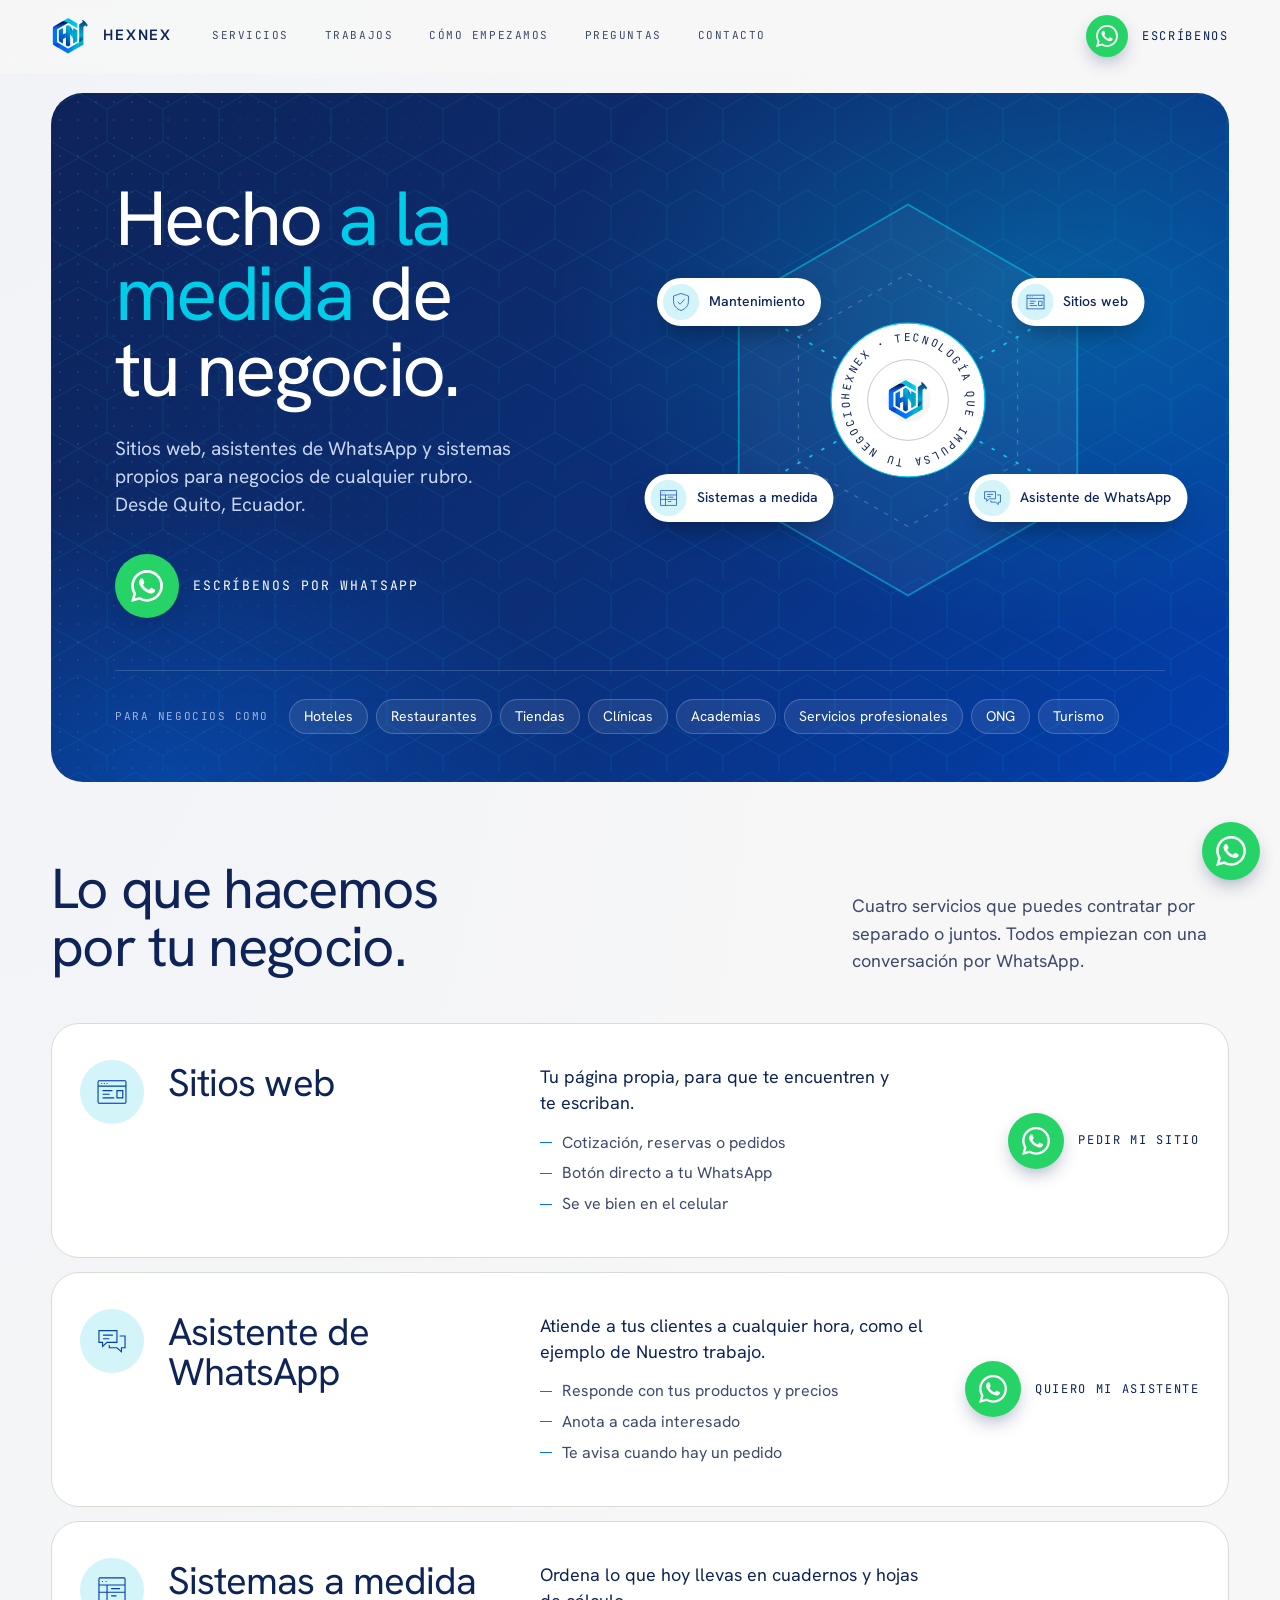
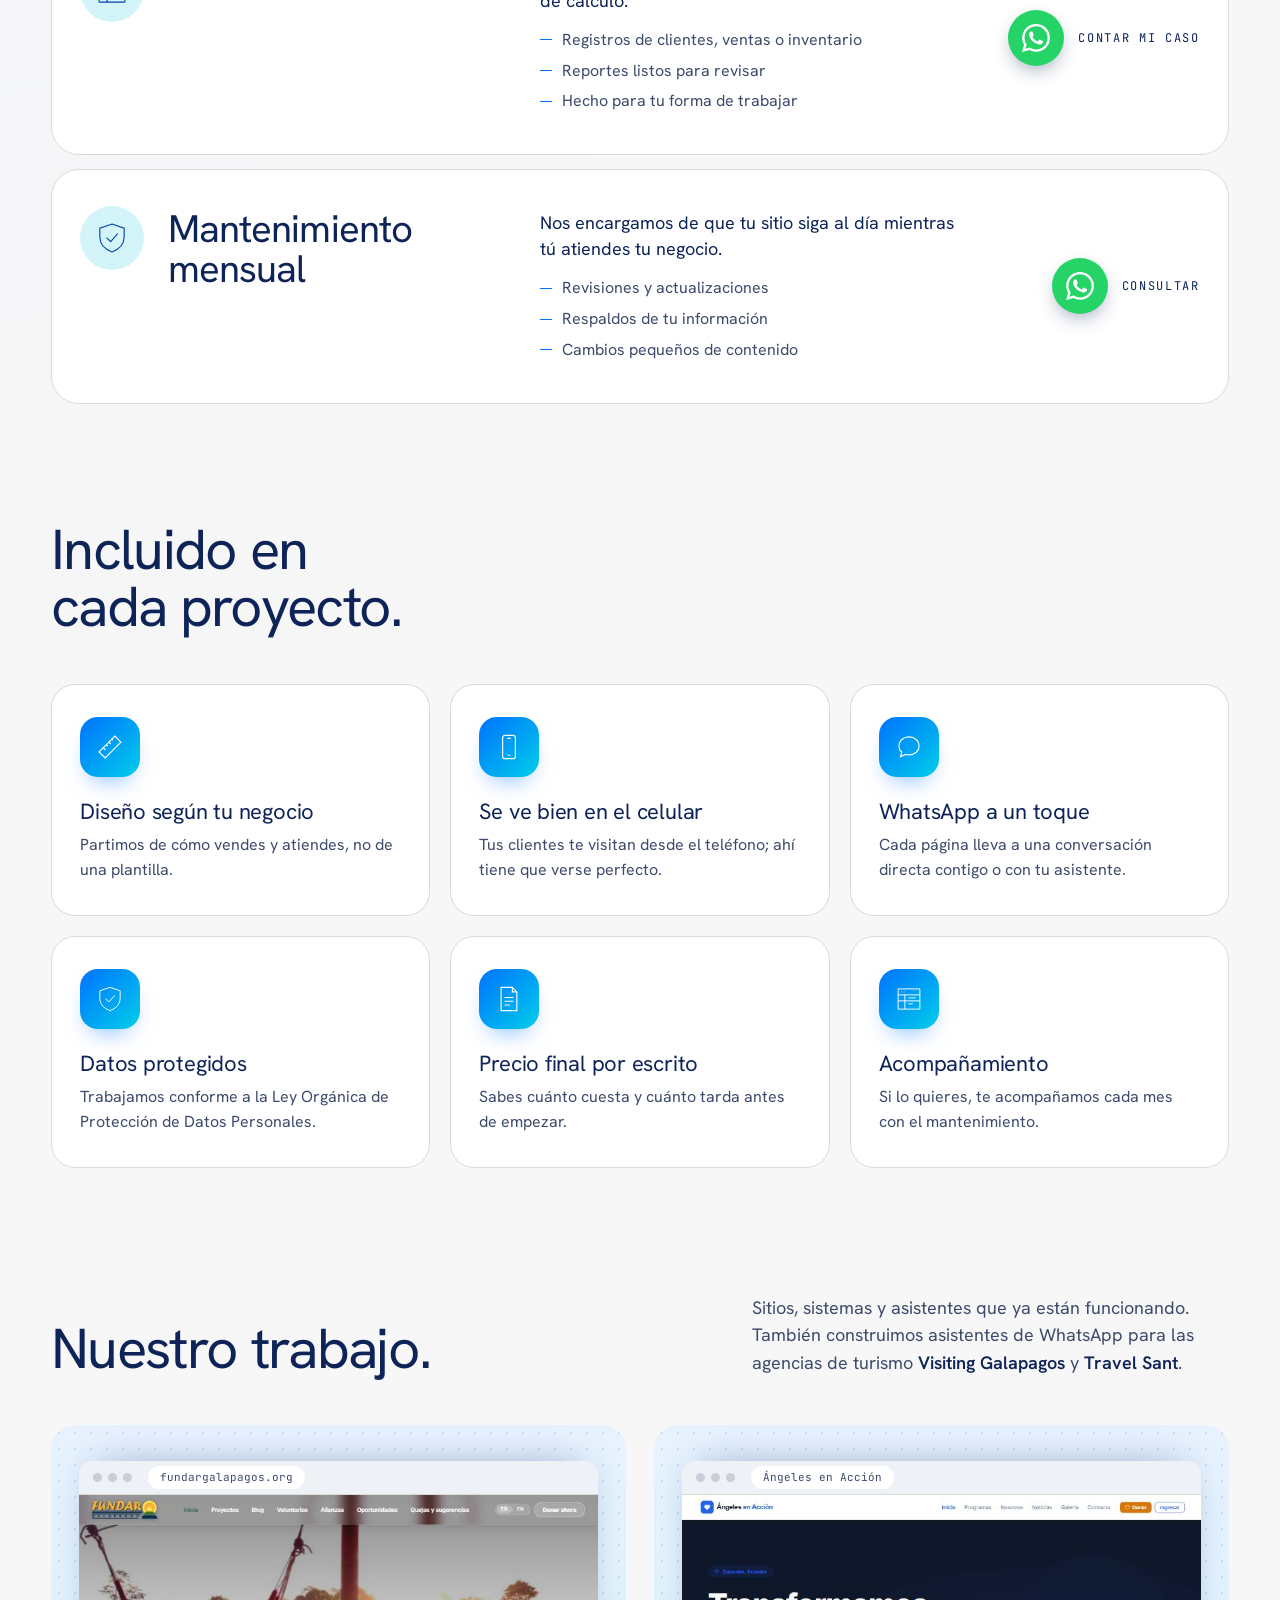
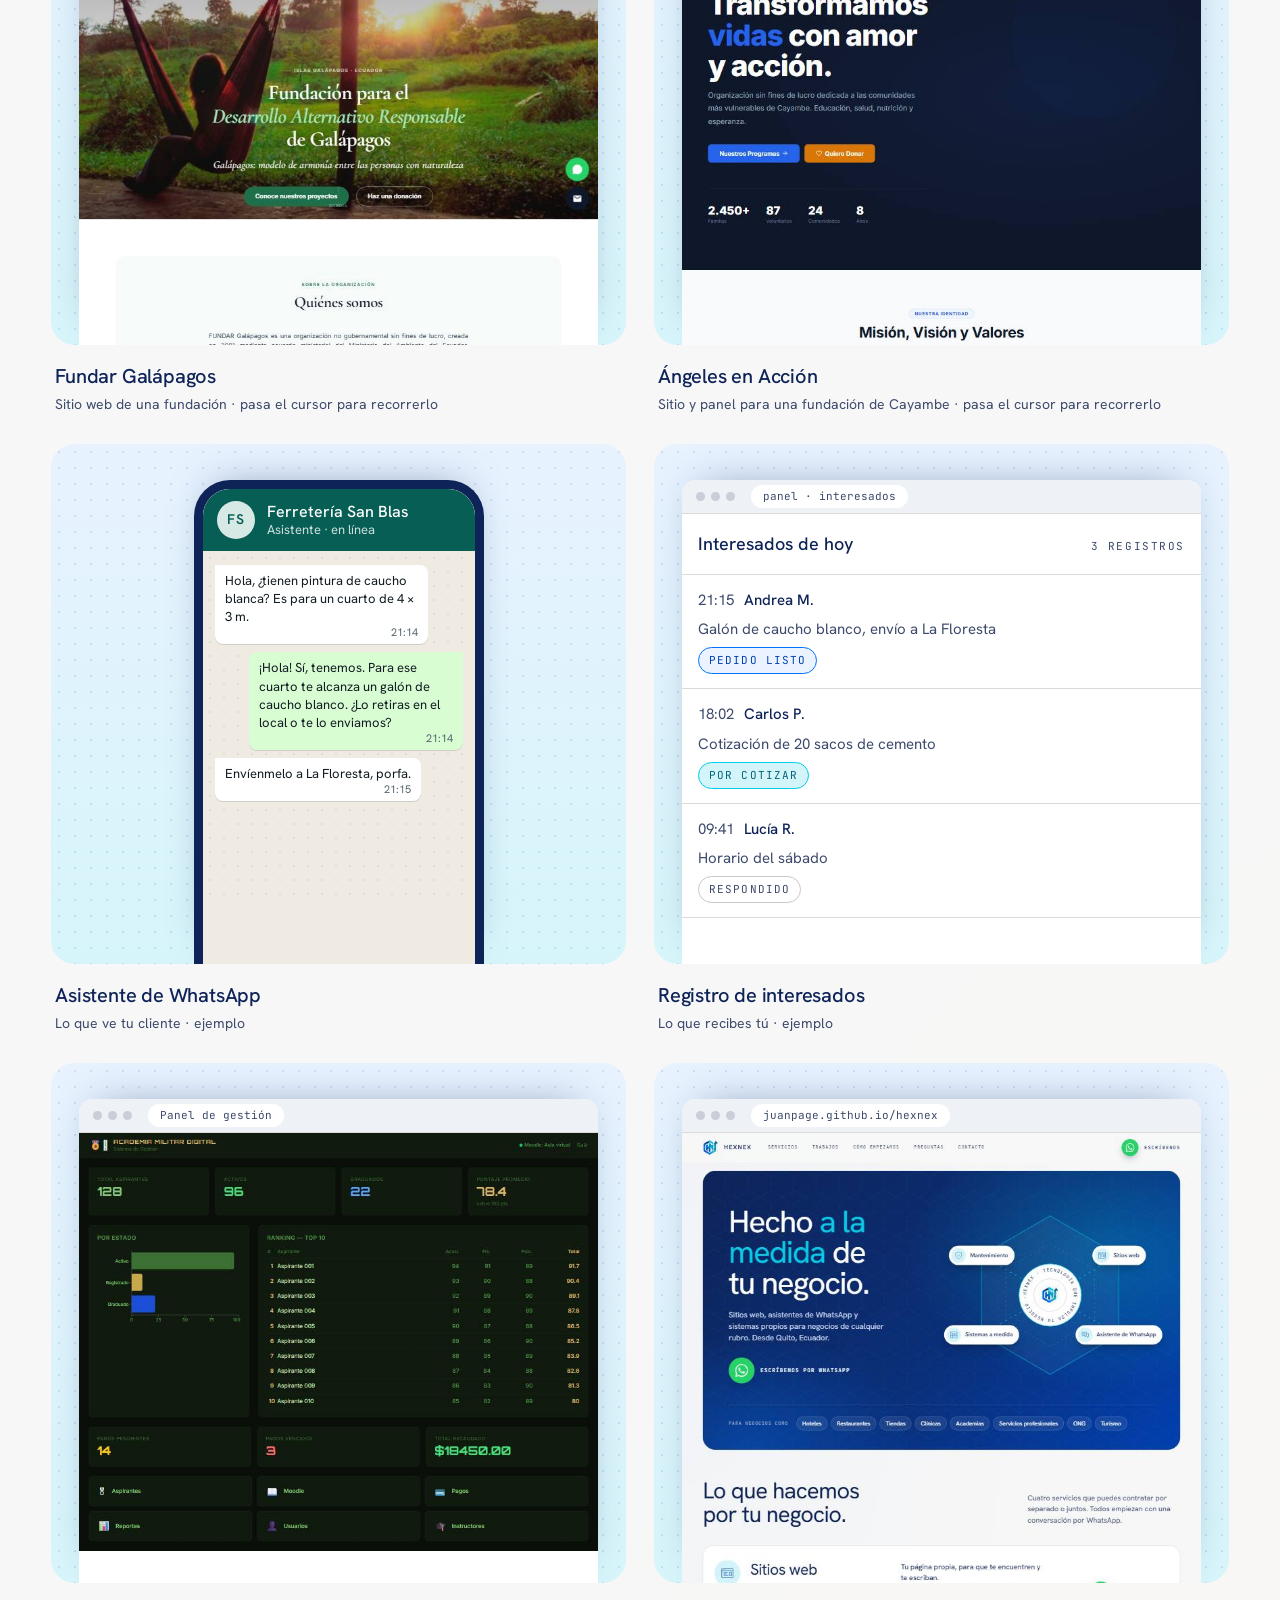
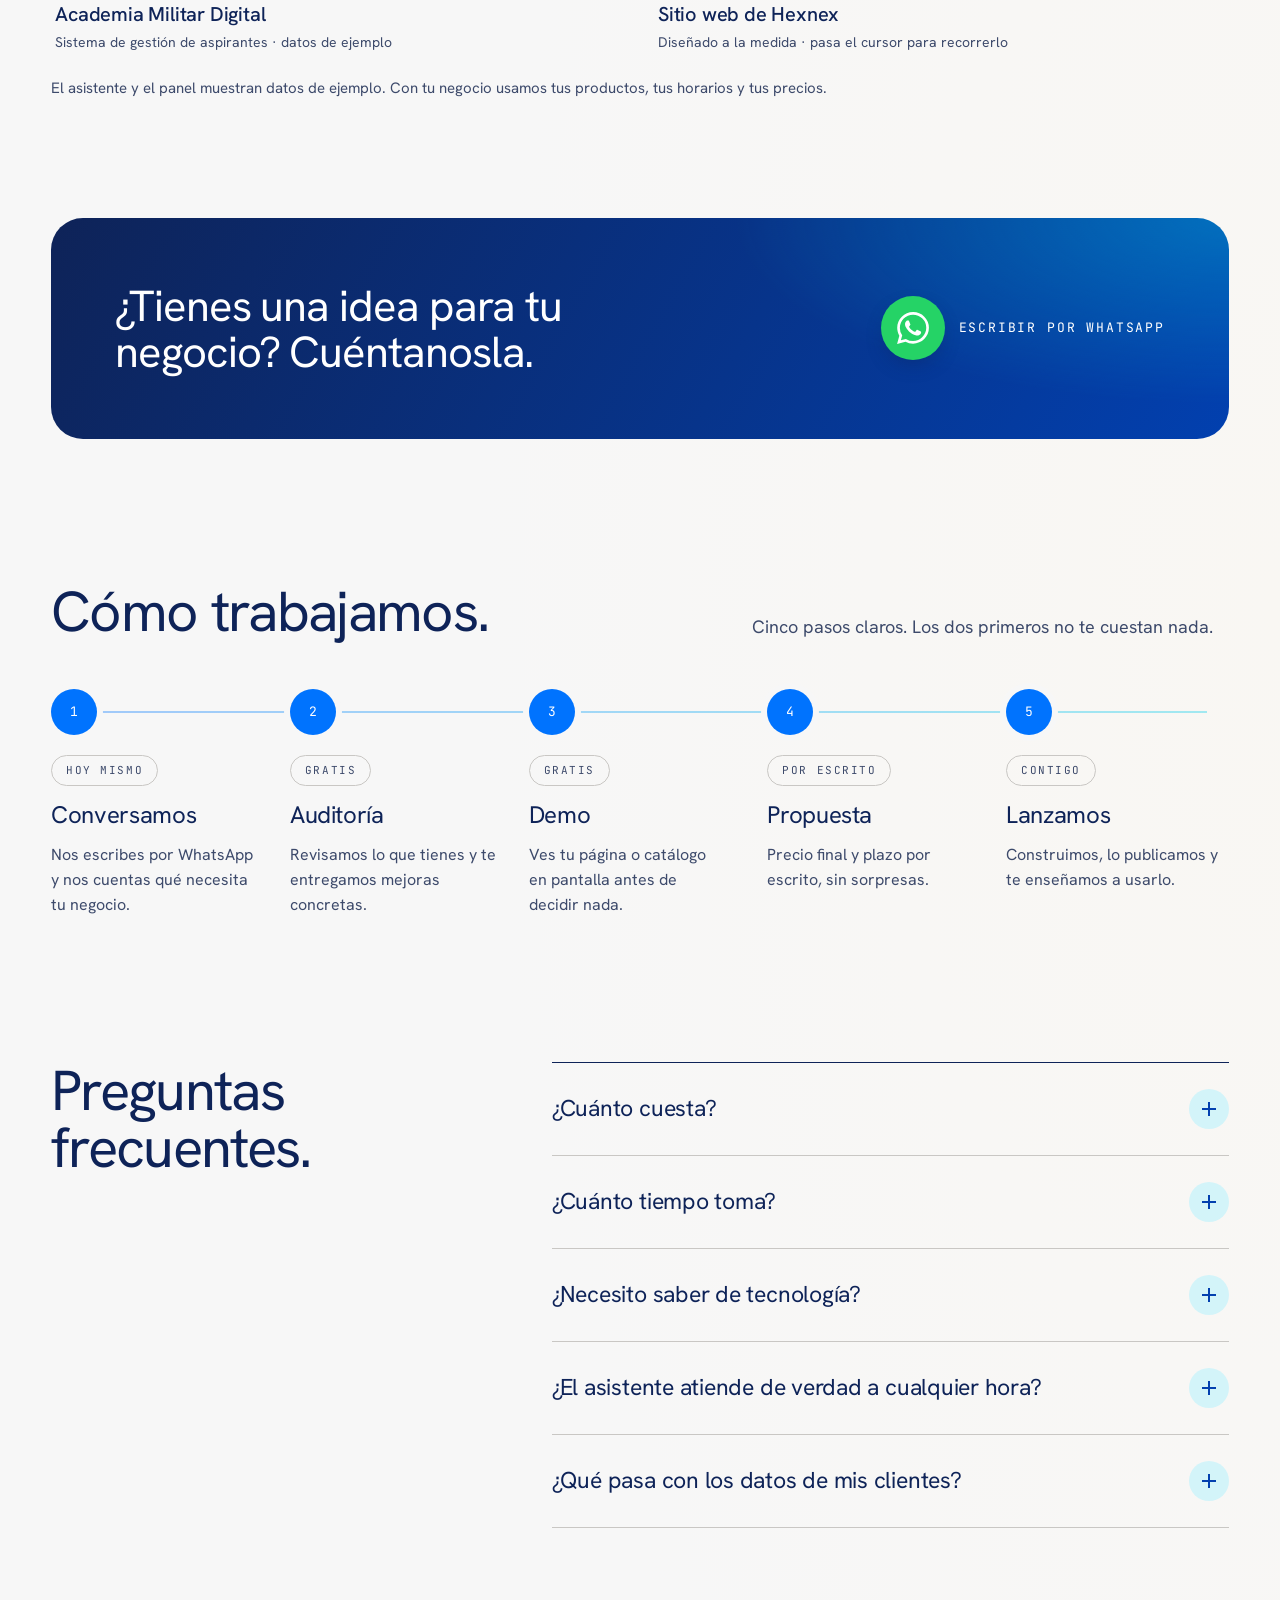
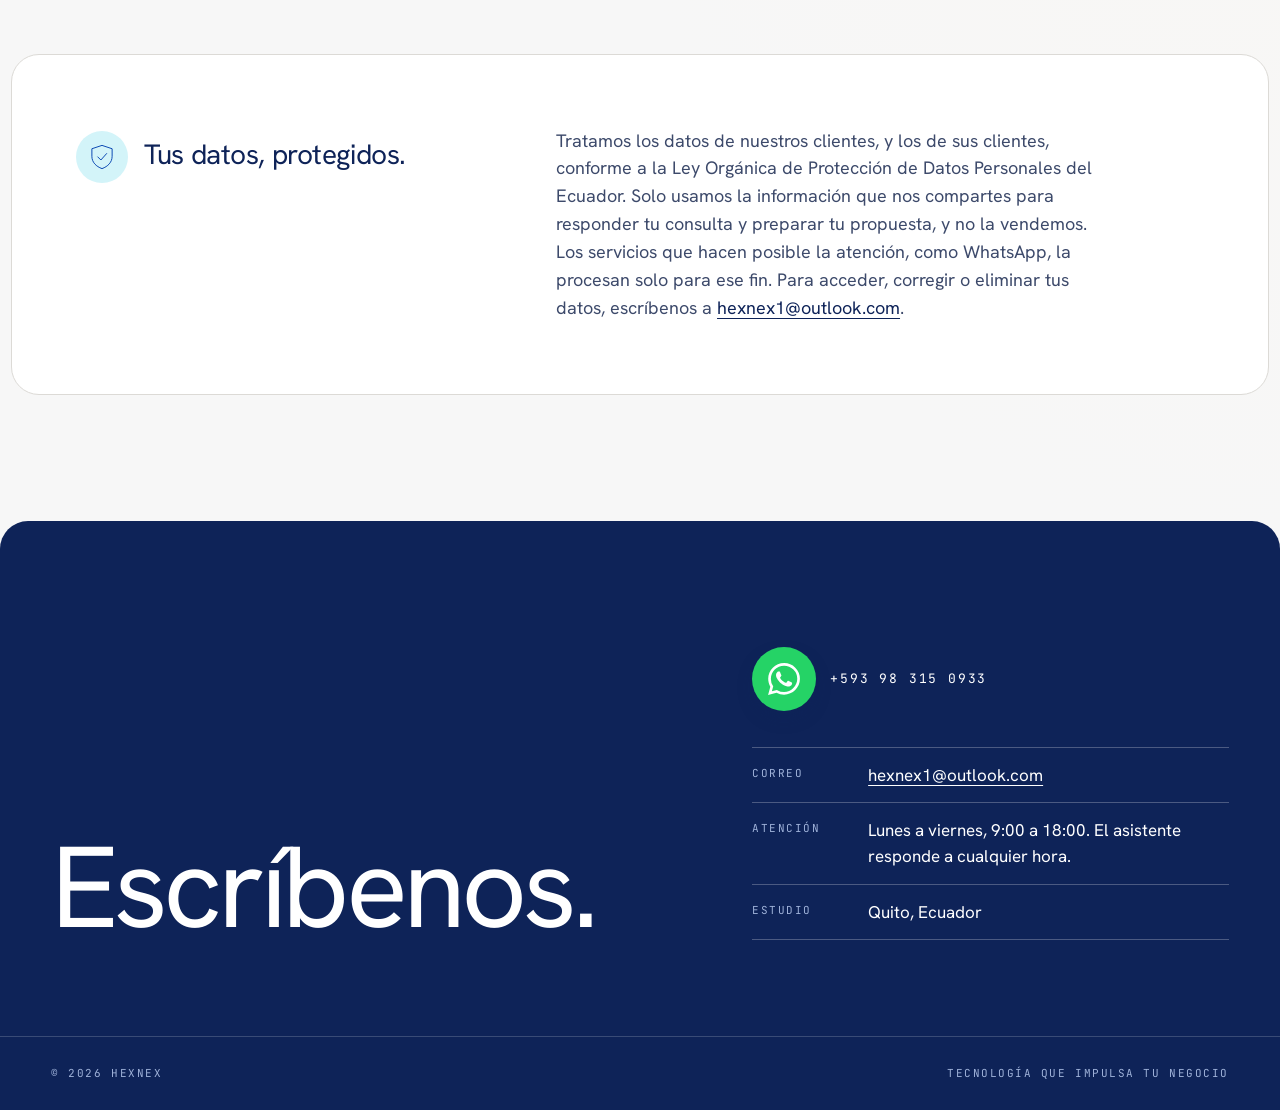
==== commit 51f8a8cd: "Portafolio: suma Ángeles en Acción y Academia Militar Digital Capturas de los builds locales con la " ====
--- a/index.html
+++ b/index.html
@@ -153,6 +153,15 @@
         </figure>
         <figure class="folio-card">
           <div class="folio-stage">
+            <div class="frame-browser frame-scroll">
+              <div class="browser-bar" aria-hidden="true"><i></i><i></i><i></i><span>Ángeles en Acción</span></div>
+              <div class="shot"><img src="work-angeles.jpg" alt="Página completa del sitio de la fundación Ángeles en Acción" width="768" loading="lazy"></div>
+            </div>
+          </div>
+          <figcaption><b>Ángeles en Acción</b><span>Sitio y panel para una fundación de Cayambe · pasa el cursor para recorrerlo</span></figcaption>
+        </figure>
+        <figure class="folio-card">
+          <div class="folio-stage">
             <div class="frame-phone">
           <div class="wa" role="img" aria-label="Conversación de ejemplo: un cliente pregunta por pintura a una ferretería y el asistente responde y toma el pedido.">
           <div class="wa-head">
@@ -198,6 +207,15 @@
         <figure class="folio-card">
           <div class="folio-stage">
             <div class="frame-browser frame-scroll">
+              <div class="browser-bar" aria-hidden="true"><i></i><i></i><i></i><span>Panel de gestión</span></div>
+              <div class="shot"><img src="work-academia.jpg" alt="Panel de una academia con indicadores, ranking de aspirantes y pagos" width="768" loading="lazy"></div>
+            </div>
+          </div>
+          <figcaption><b>Academia Militar Digital</b><span>Sistema de gestión de aspirantes · datos de ejemplo</span></figcaption>
+        </figure>
+        <figure class="folio-card">
+          <div class="folio-stage">
+            <div class="frame-browser frame-scroll">
               <div class="browser-bar" aria-hidden="true"><i></i><i></i><i></i><span>juanpage.github.io/hexnex</span></div>
               <div class="shot"><img src="work-hexnex.jpg" alt="Página completa del sitio web de Hexnex" width="720" loading="lazy"></div>
             </div>
@@ -205,7 +223,7 @@
           <figcaption><b>Sitio web de Hexnex</b><span>Diseñado a la medida · pasa el cursor para recorrerlo</span></figcaption>
         </figure>
       </div>
-      <p class="works-note">Los ejemplos usan una ferretería ficticia. Con tu negocio usamos tus productos, tus horarios y tus precios.</p>
+      <p class="works-note">El asistente y el panel muestran datos de ejemplo. Con tu negocio usamos tus productos, tus horarios y tus precios.</p>
     </section>
 
     <section class="sheet band" aria-labelledby="band-t">
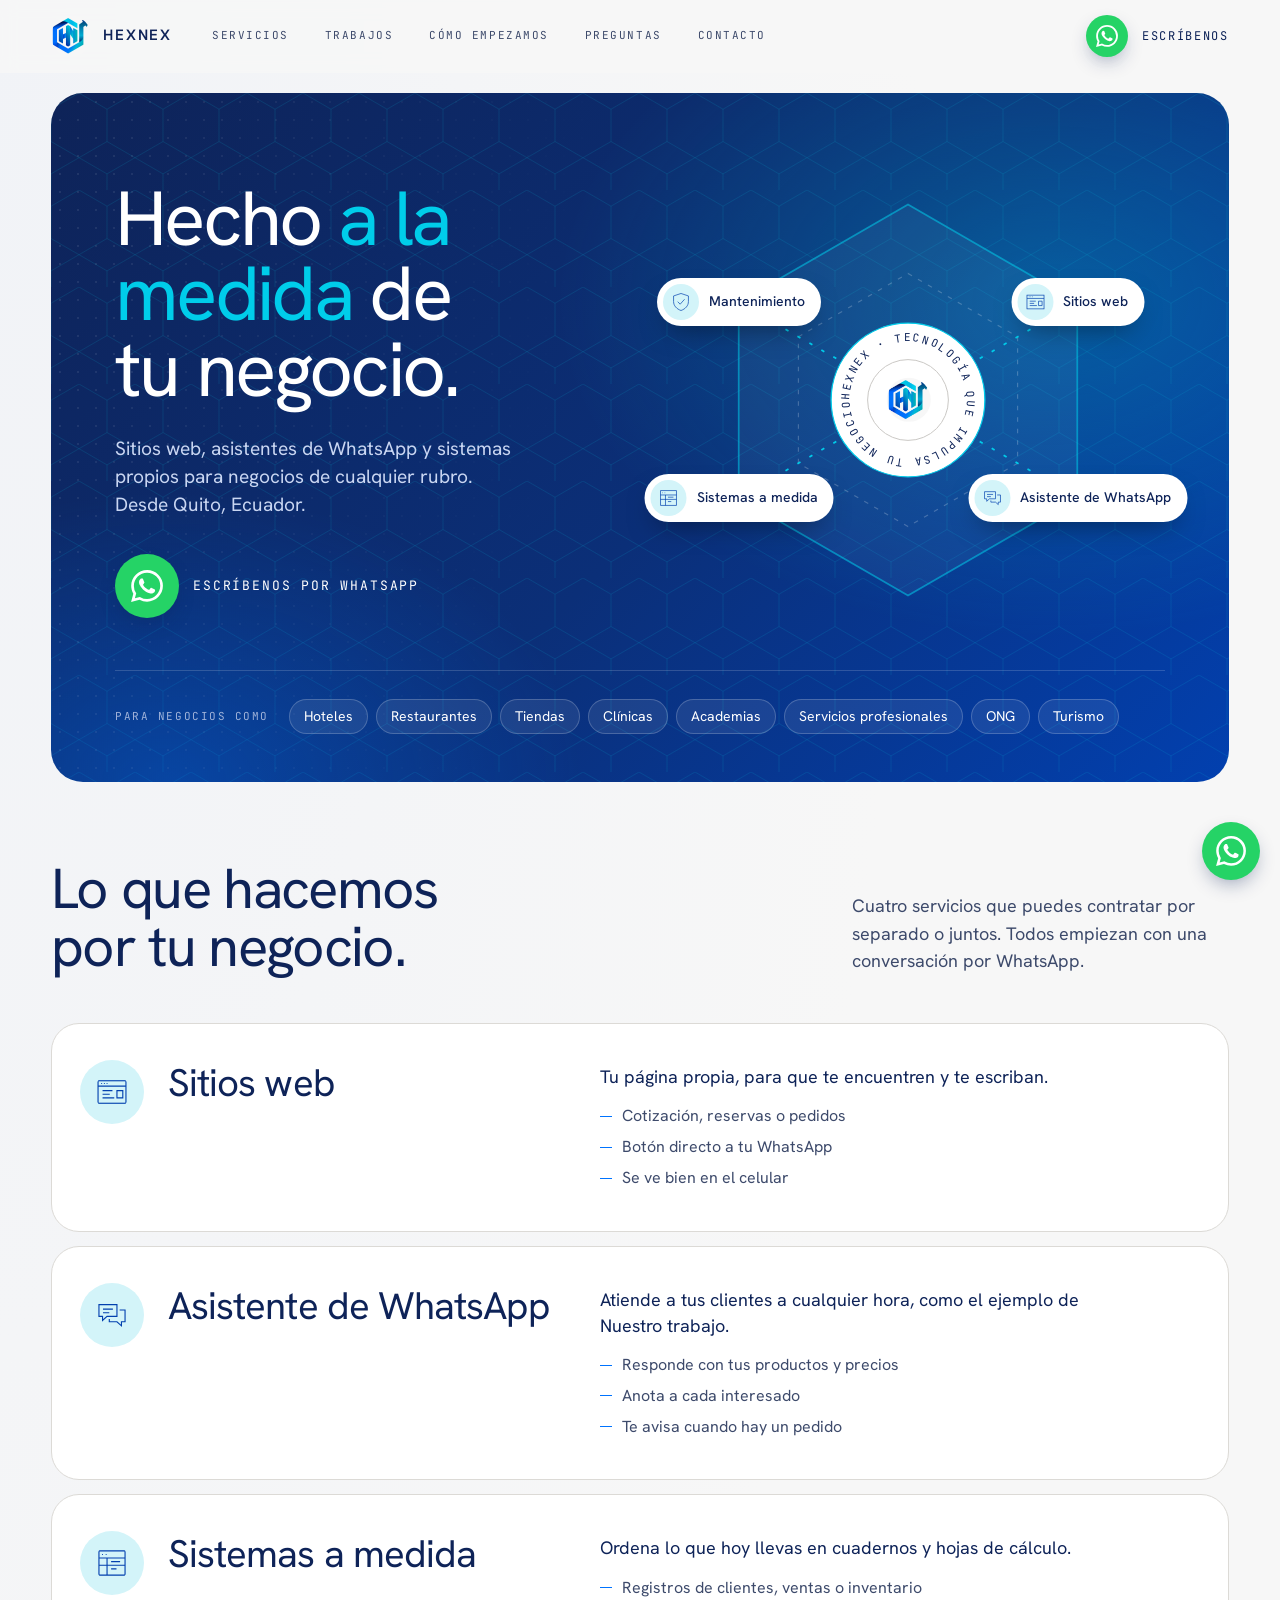
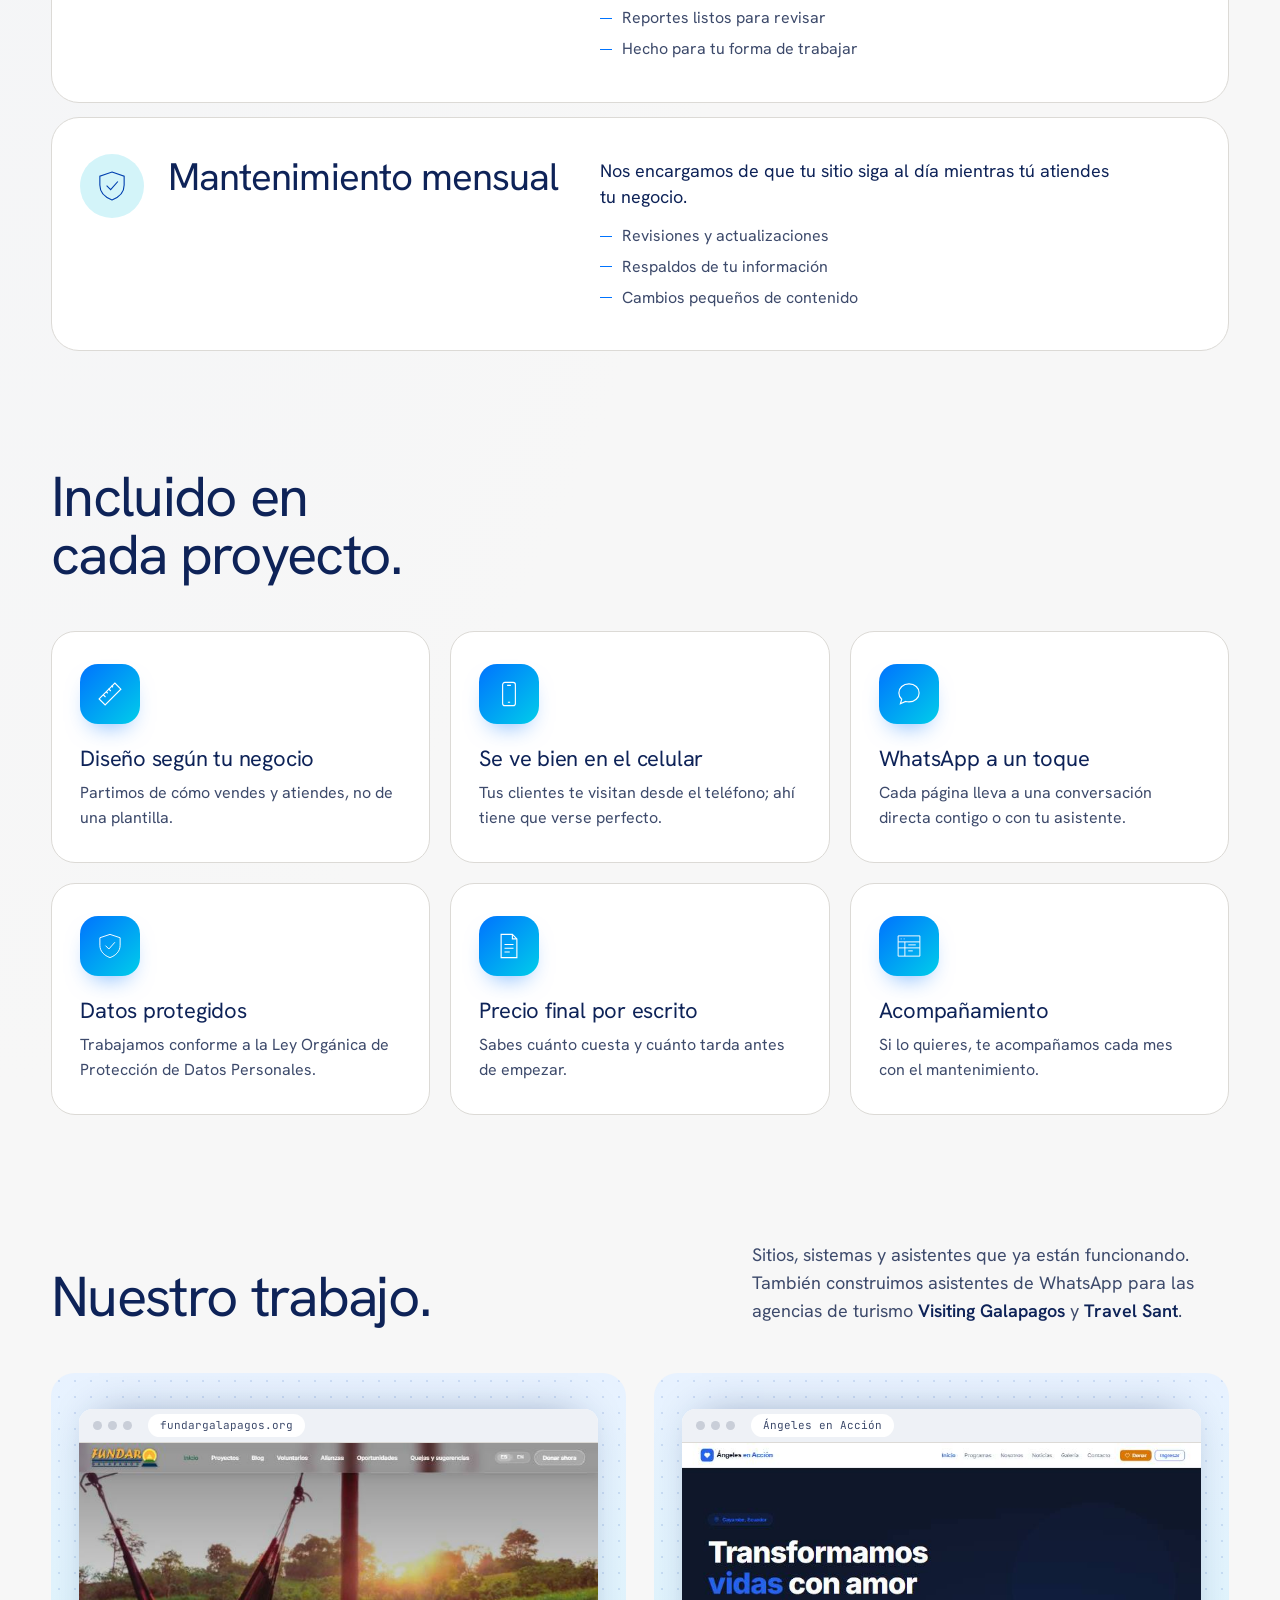
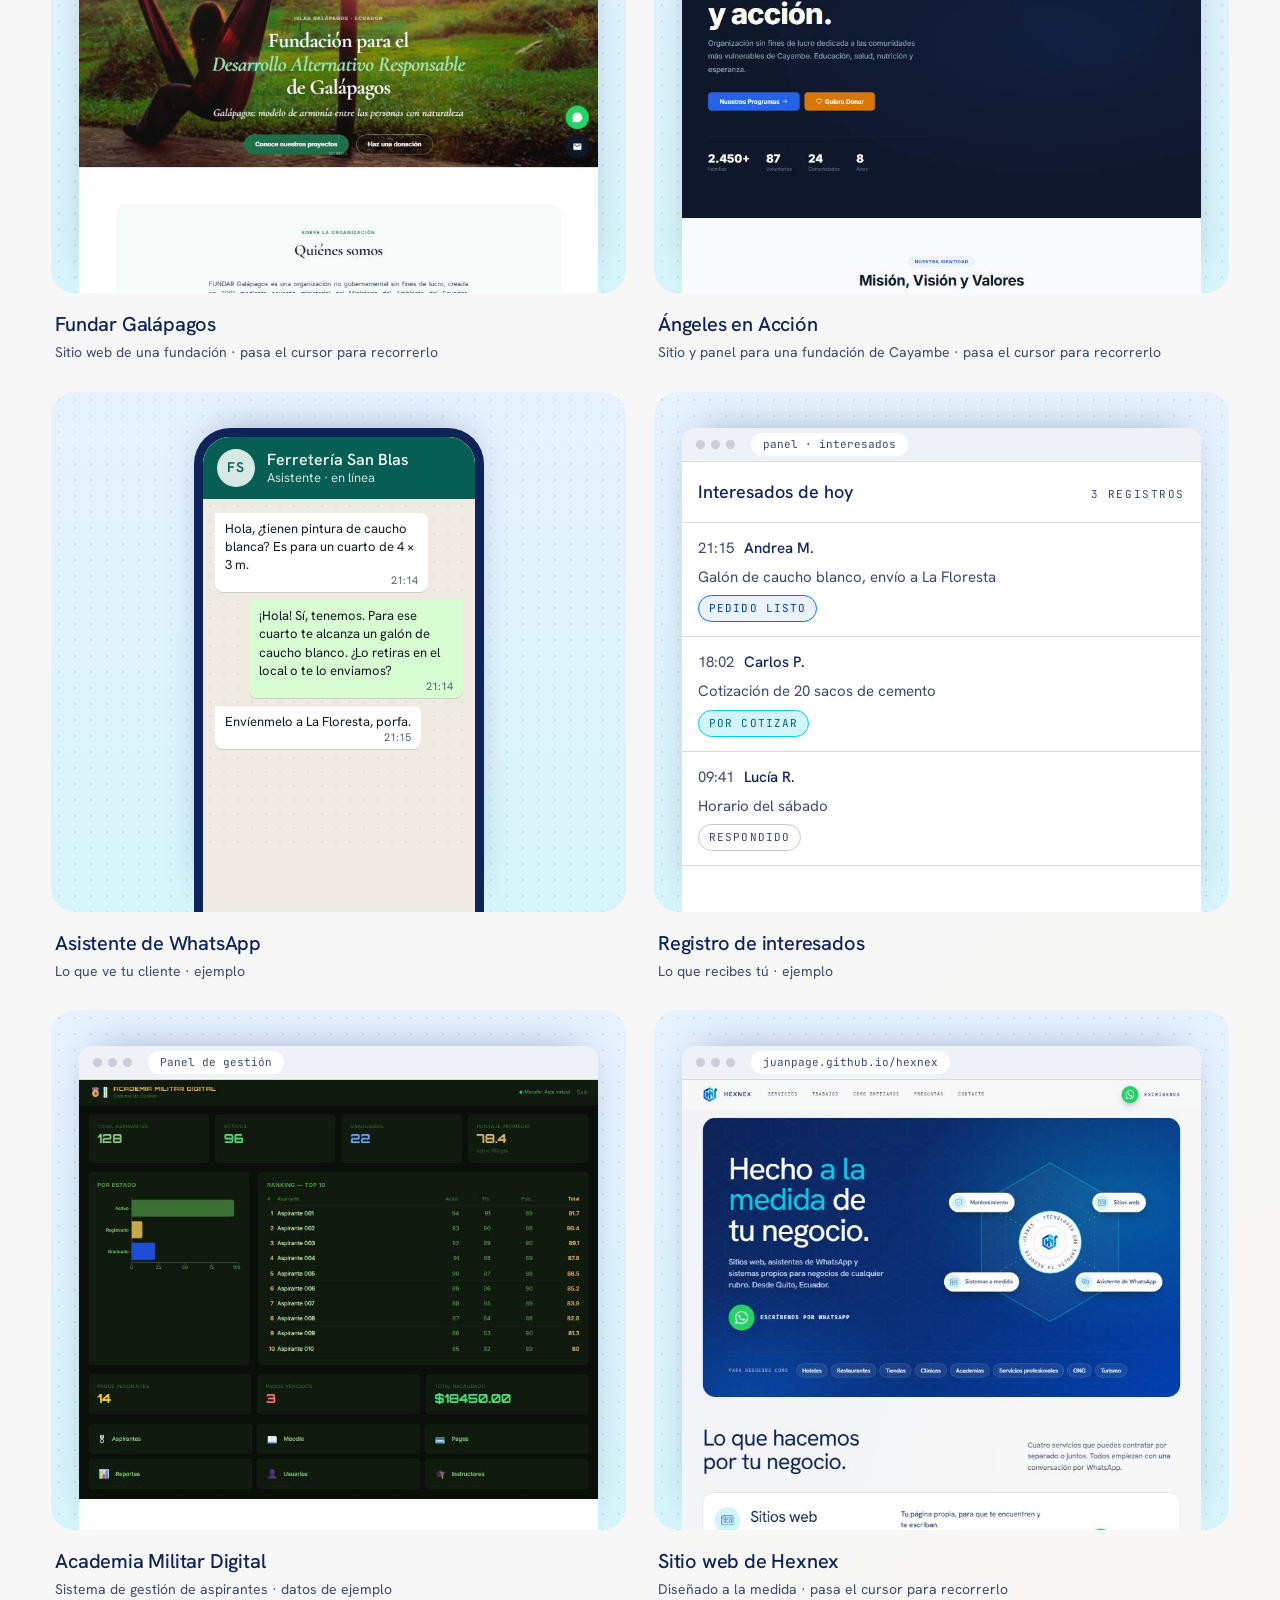
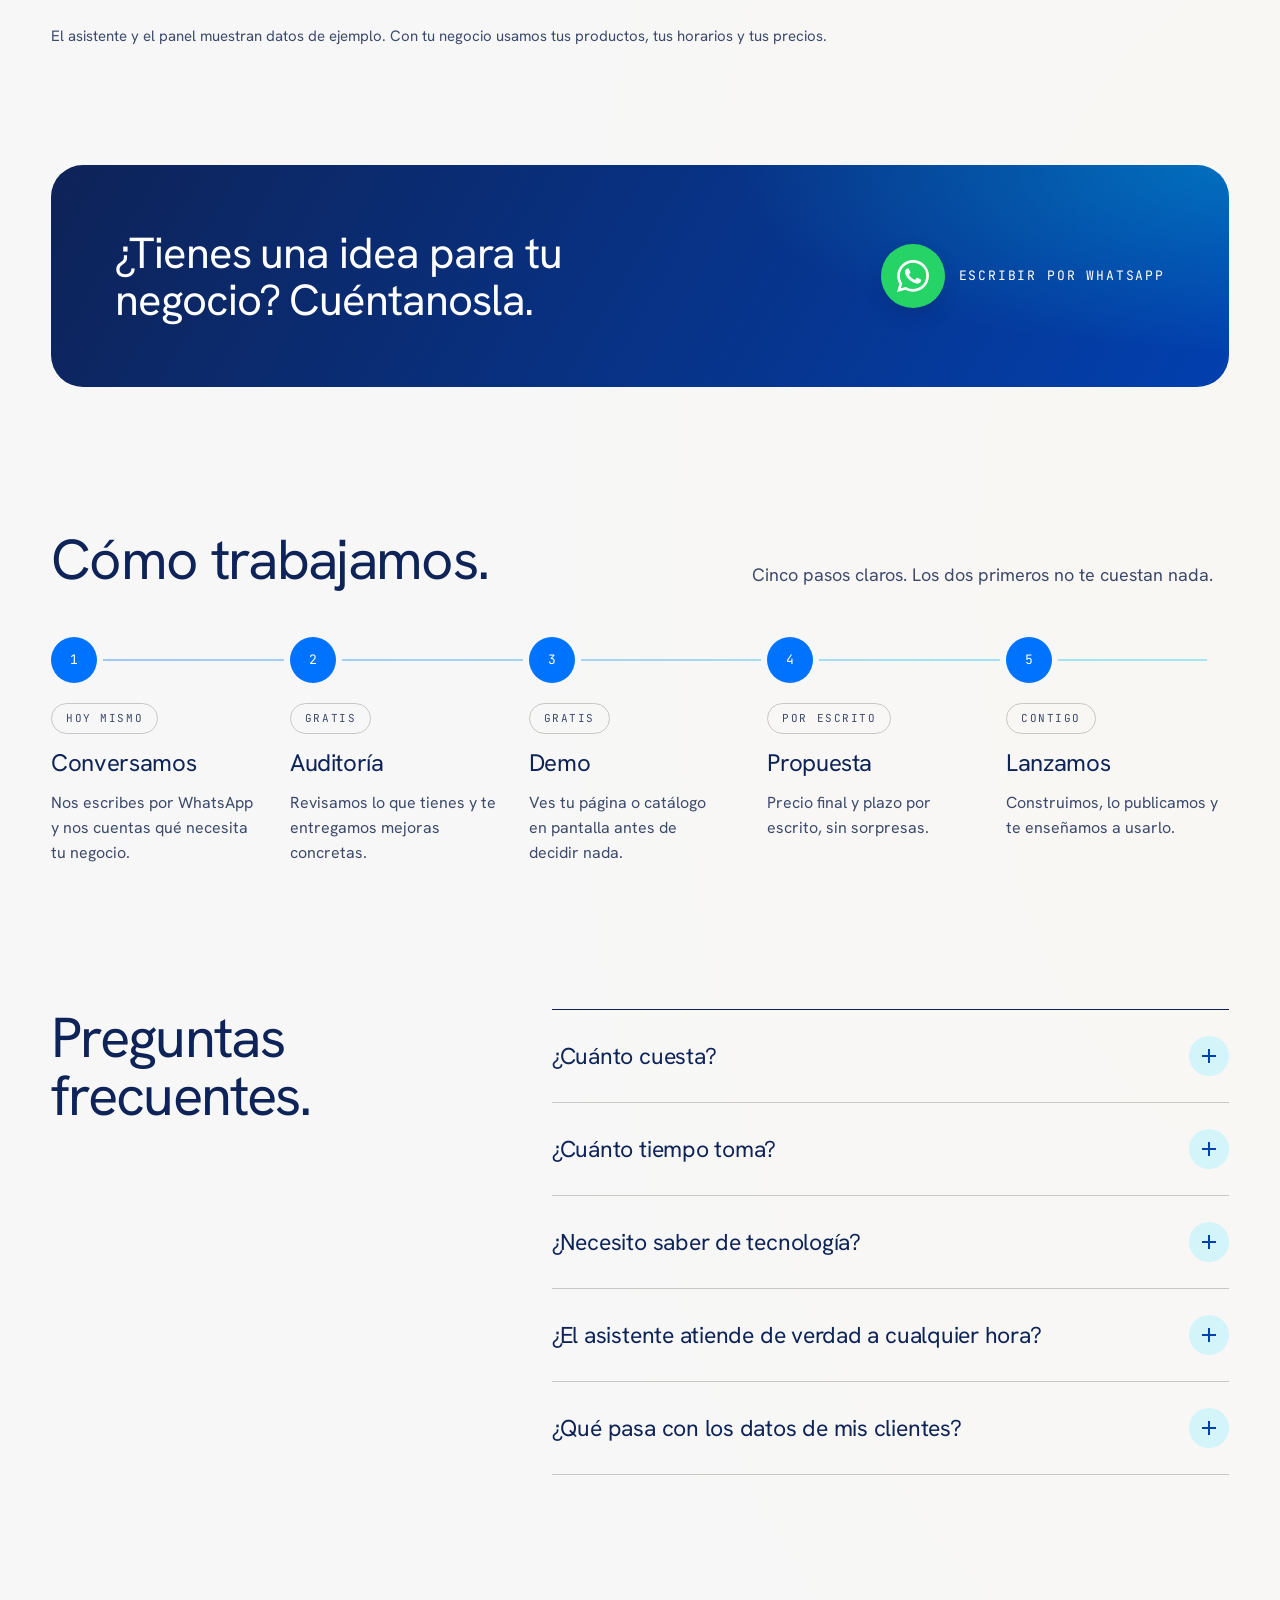
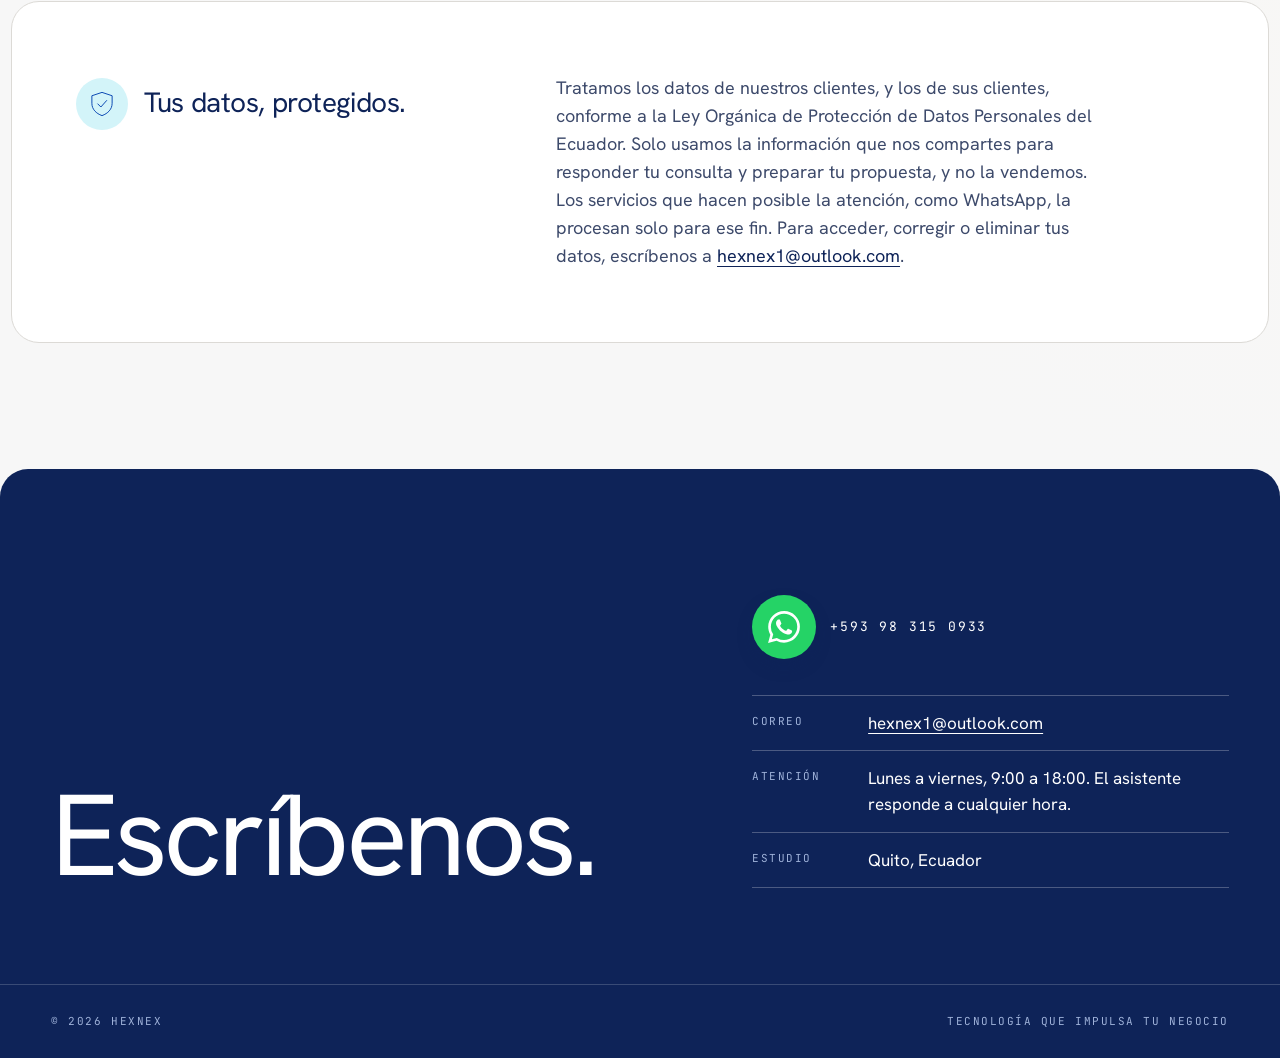
==== commit 94abfa5b: "Servicios: quita los botones de WhatsApp de cada fila Co-Authored-By: Claude Opus 5.5 <noreply@anthr" ====
--- a/index.html
+++ b/index.html
@@ -92,7 +92,6 @@
             <p>Tu página propia, para que te encuentren y te escriban.</p>
             <ul class="offer-incl"><li>Cotización, reservas o pedidos</li><li>Botón directo a tu WhatsApp</li><li>Se ve bien en el celular</li></ul>
           </div>
-          <a class="wa-btn offer-cta" href="https://wa.me/593983150933?text=Hola%2C%20me%20interesa%20un%20sitio%20web%20para%20mi%20negocio."><span class="wa-dot"><svg class="ico" aria-hidden="true"><use href="#i-whatsapp"/></svg></span><span class="wa-label">Pedir mi sitio</span></a>
         </li>
         <li class="offer-row">
           <svg class="glyph" aria-hidden="true"><use href="#i-chat"/></svg>
@@ -101,7 +100,6 @@
             <p>Atiende a tus clientes a cualquier hora, como el ejemplo de Nuestro trabajo.</p>
             <ul class="offer-incl"><li>Responde con tus productos y precios</li><li>Anota a cada interesado</li><li>Te avisa cuando hay un pedido</li></ul>
           </div>
-          <a class="wa-btn offer-cta" href="https://wa.me/593983150933?text=Hola%2C%20me%20interesa%20un%20asistente%20de%20WhatsApp%20para%20mi%20negocio."><span class="wa-dot"><svg class="ico" aria-hidden="true"><use href="#i-whatsapp"/></svg></span><span class="wa-label">Quiero mi asistente</span></a>
         </li>
         <li class="offer-row">
           <svg class="glyph" aria-hidden="true"><use href="#i-system"/></svg>
@@ -110,7 +108,6 @@
             <p>Ordena lo que hoy llevas en cuadernos y hojas de cálculo.</p>
             <ul class="offer-incl"><li>Registros de clientes, ventas o inventario</li><li>Reportes listos para revisar</li><li>Hecho para tu forma de trabajar</li></ul>
           </div>
-          <a class="wa-btn offer-cta" href="https://wa.me/593983150933?text=Hola%2C%20me%20interesa%20un%20sistema%20a%20medida%20para%20mi%20negocio."><span class="wa-dot"><svg class="ico" aria-hidden="true"><use href="#i-whatsapp"/></svg></span><span class="wa-label">Contar mi caso</span></a>
         </li>
         <li class="offer-row">
           <svg class="glyph" aria-hidden="true"><use href="#i-care"/></svg>
@@ -119,7 +116,6 @@
             <p>Nos encargamos de que tu sitio siga al día mientras tú atiendes tu negocio.</p>
             <ul class="offer-incl"><li>Revisiones y actualizaciones</li><li>Respaldos de tu información</li><li>Cambios pequeños de contenido</li></ul>
           </div>
-          <a class="wa-btn offer-cta" href="https://wa.me/593983150933?text=Hola%2C%20me%20interesa%20el%20mantenimiento%20mensual%20de%20mi%20sitio."><span class="wa-dot"><svg class="ico" aria-hidden="true"><use href="#i-whatsapp"/></svg></span><span class="wa-label">Consultar</span></a>
         </li>
       </ul>
     </section>
--- a/styles.css
+++ b/styles.css
@@ -216,7 +216,7 @@
 .offer-list { list-style: none; margin: 0; padding: 0; border-top: 1px solid var(--ink); }
 .offer-row {
   position: relative; isolation: isolate;
-  display: grid; grid-template-columns: 56px minmax(0, 4fr) minmax(0, 5fr) minmax(0, 2.4fr);
+  display: grid; grid-template-columns: 56px minmax(0, 4fr) minmax(0, 6fr);
   column-gap: 32px; align-items: start;
   padding: 40px 28px; border-bottom: 1px solid var(--hair);
 }
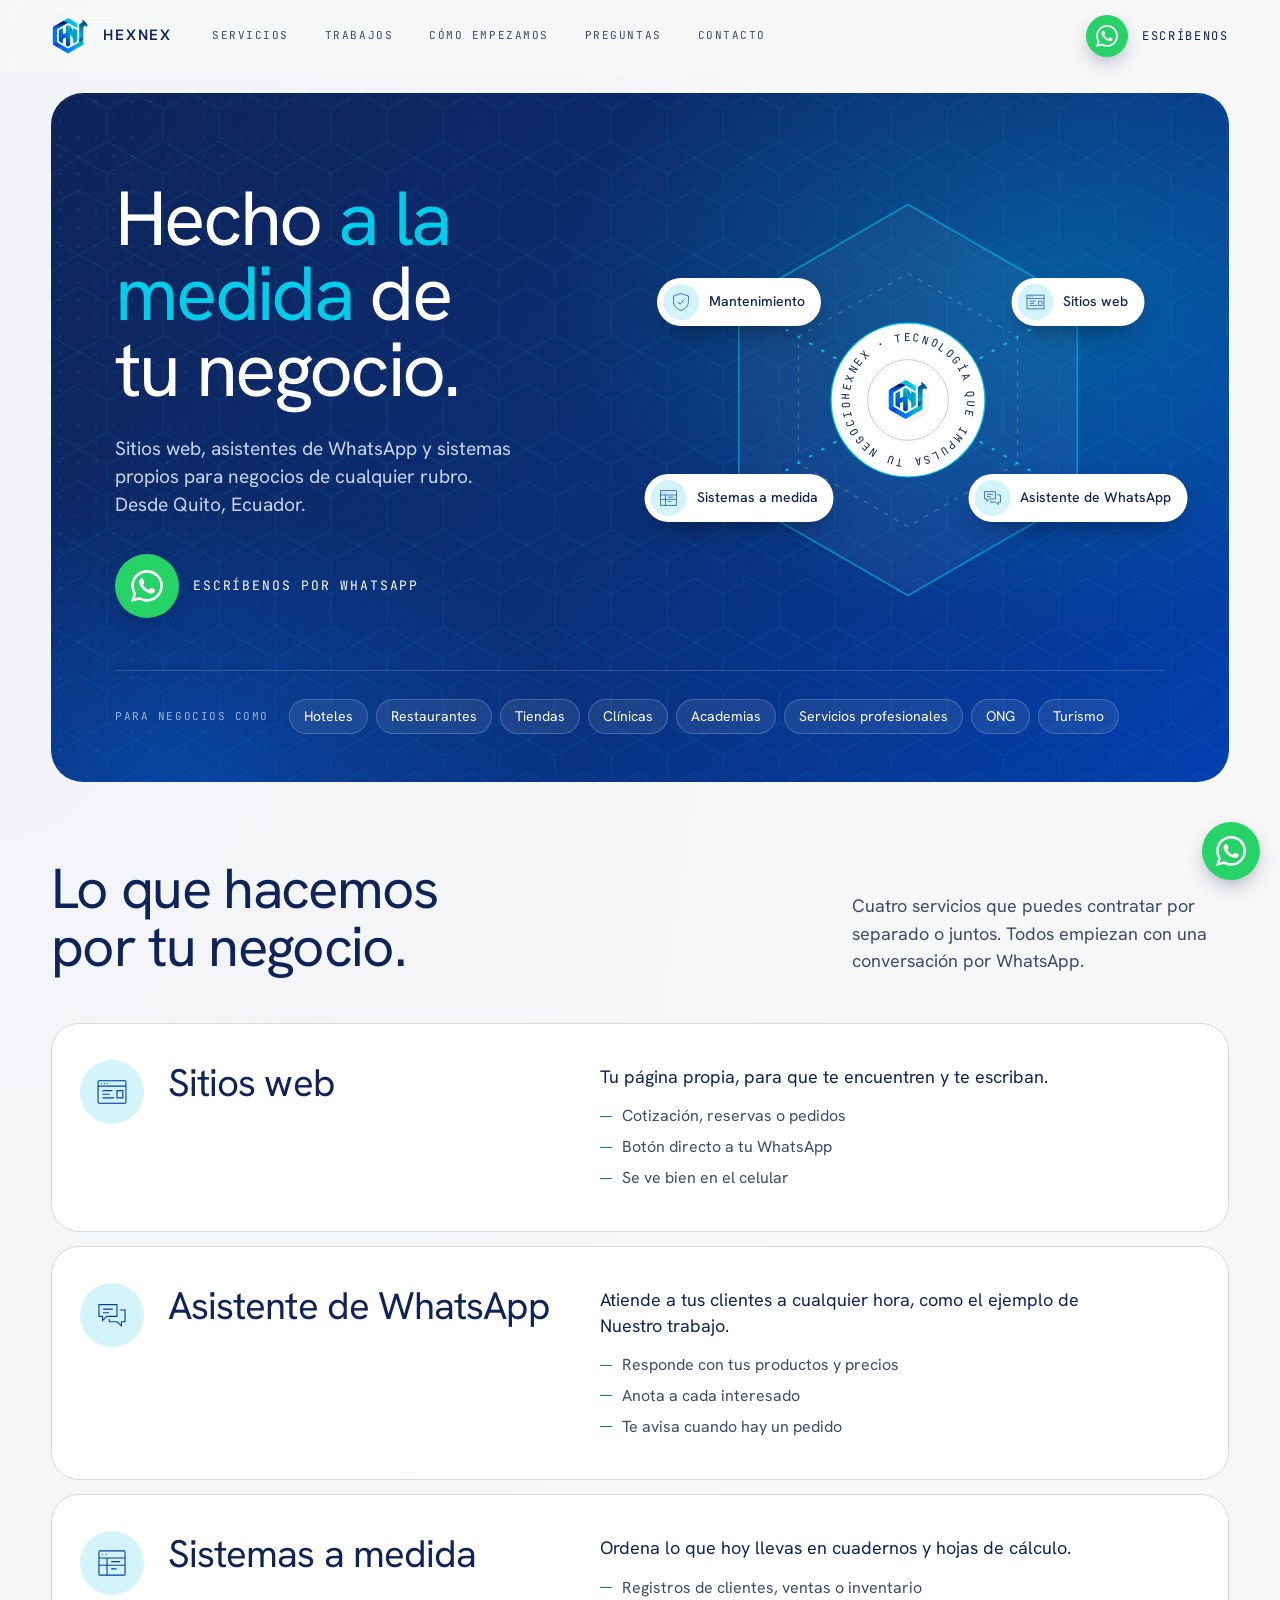
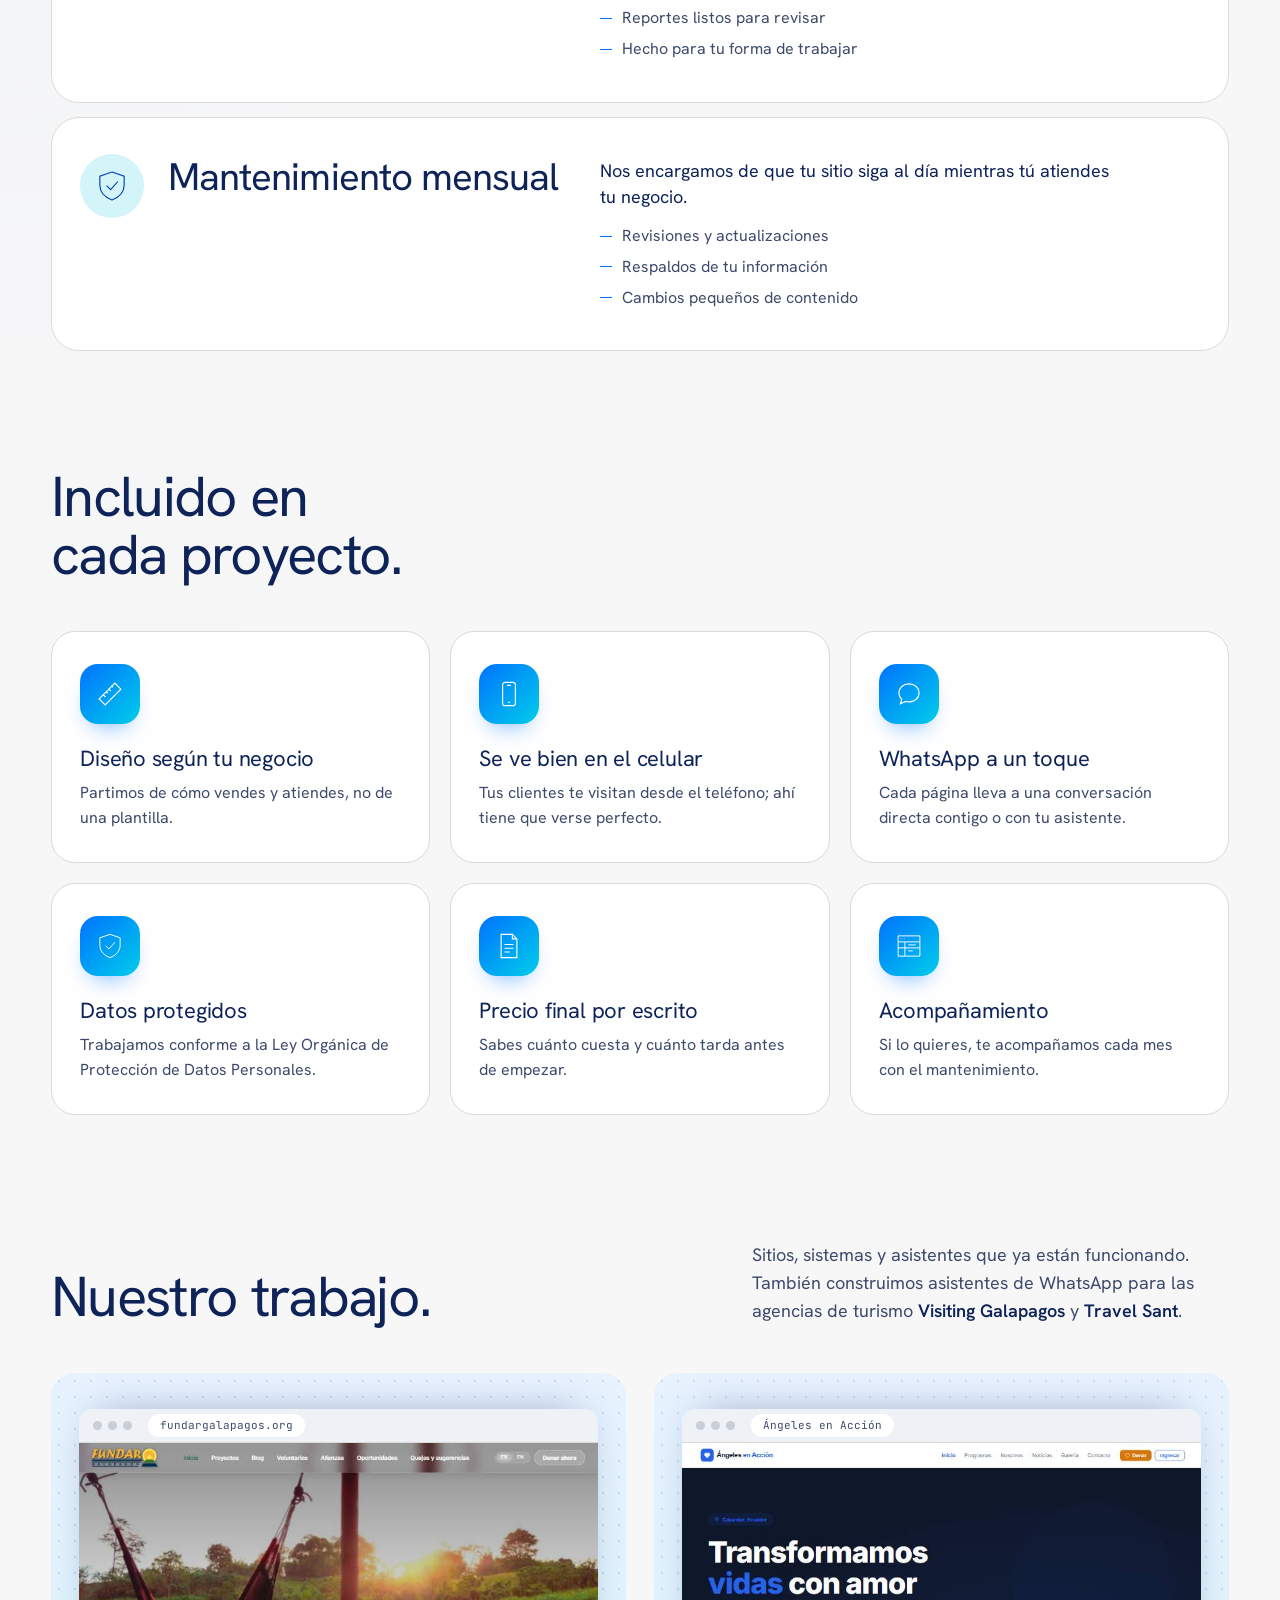
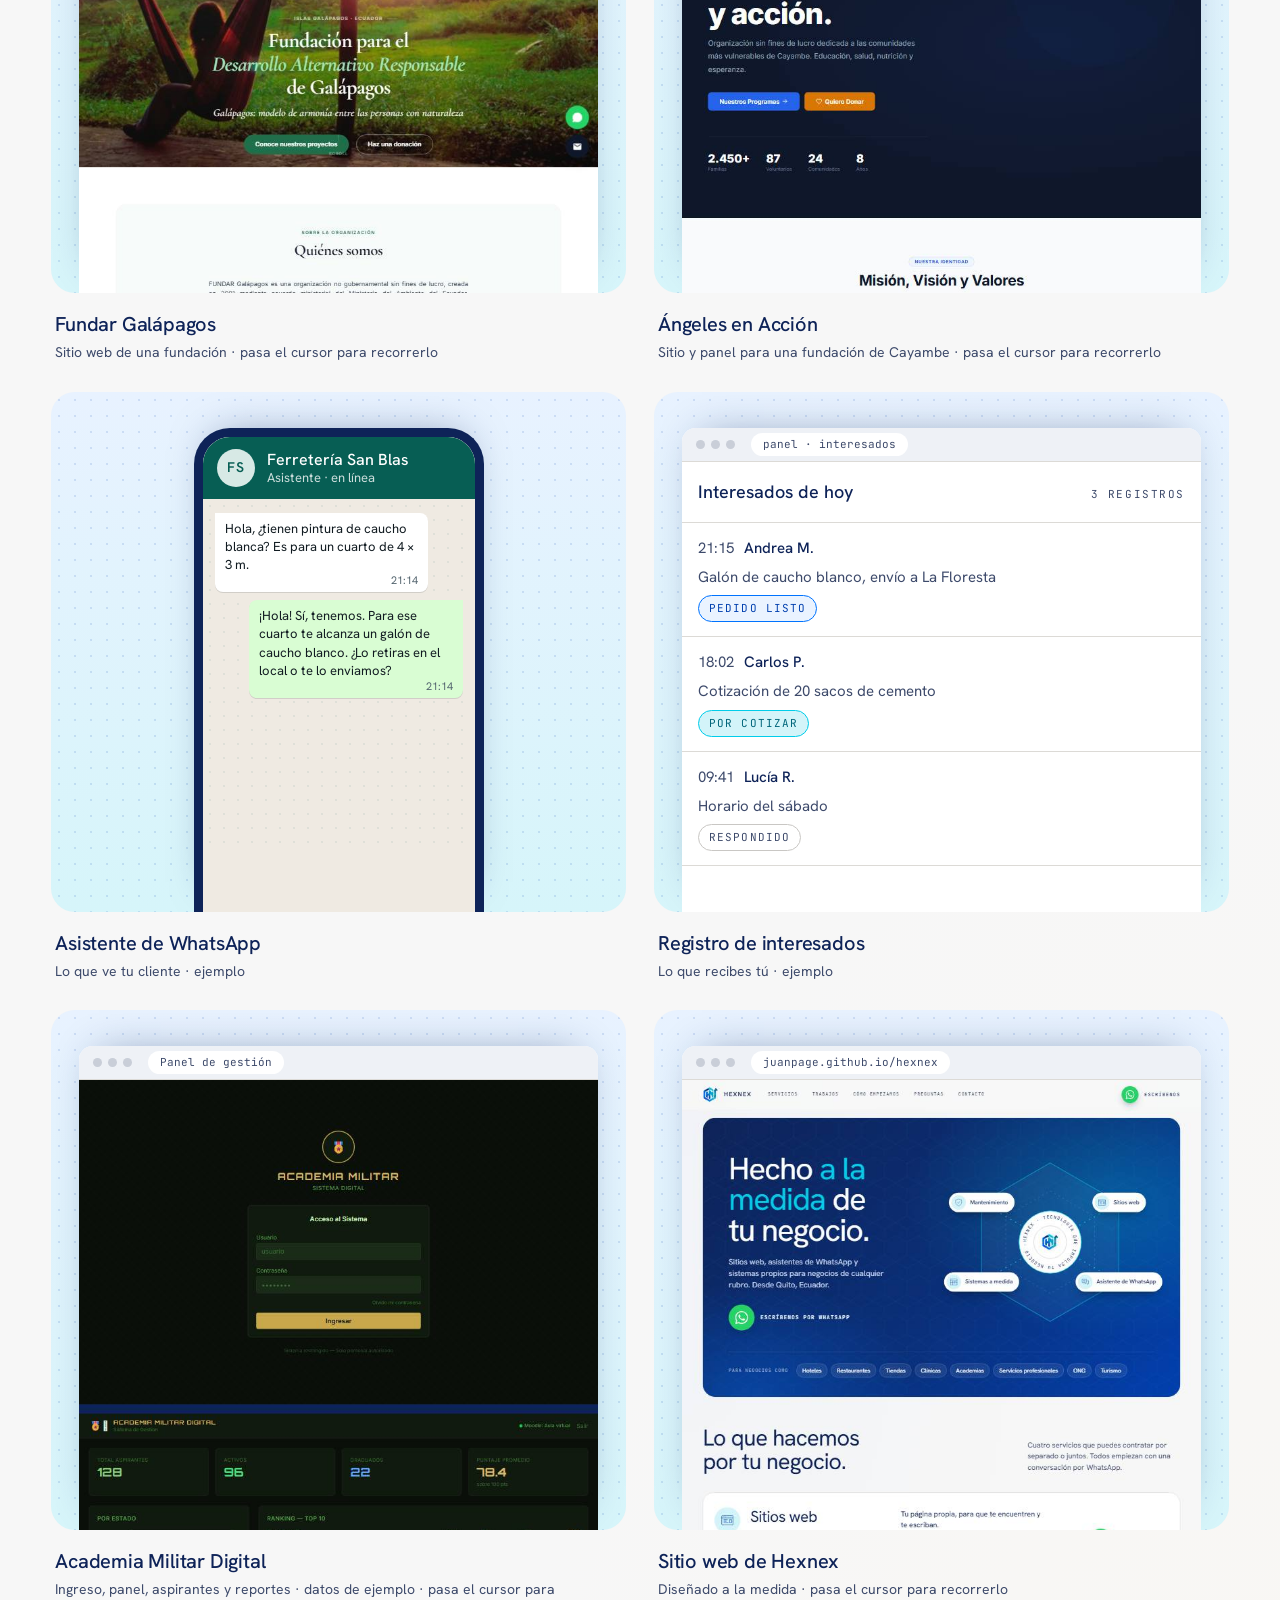
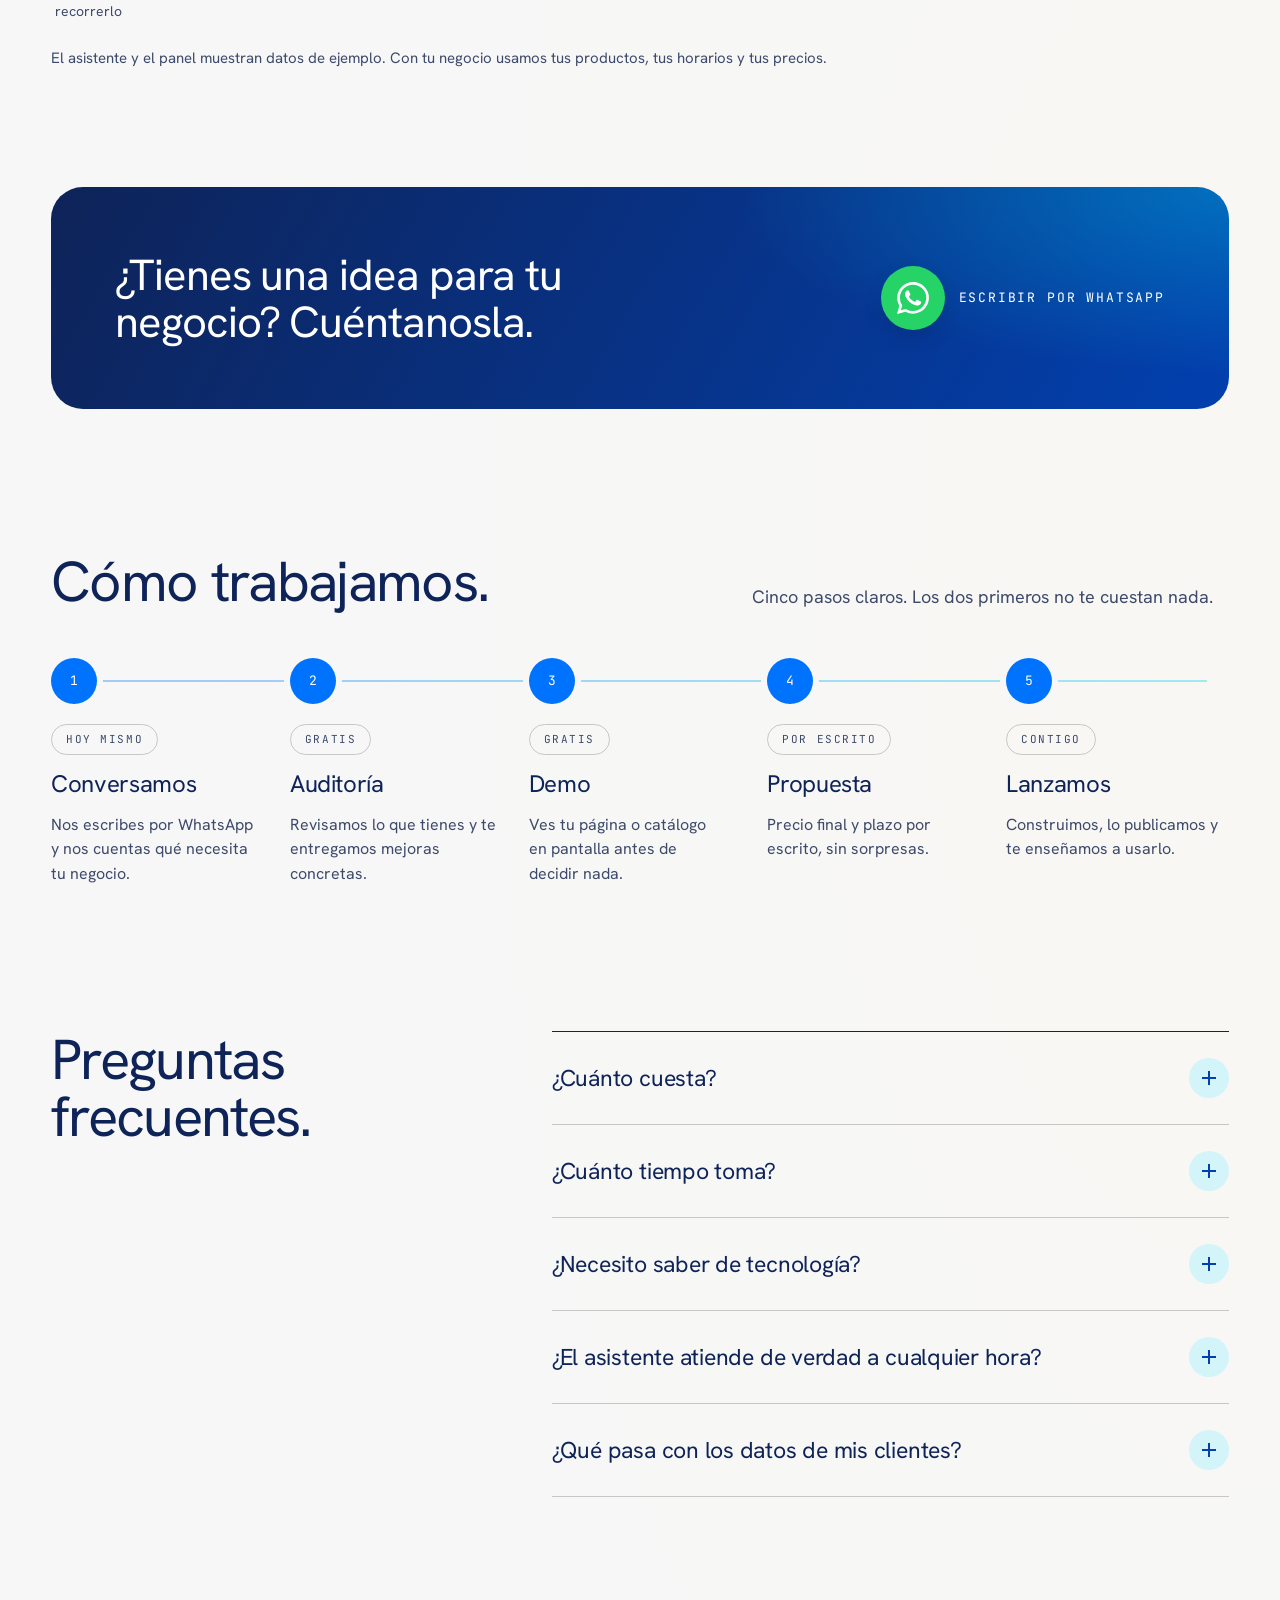
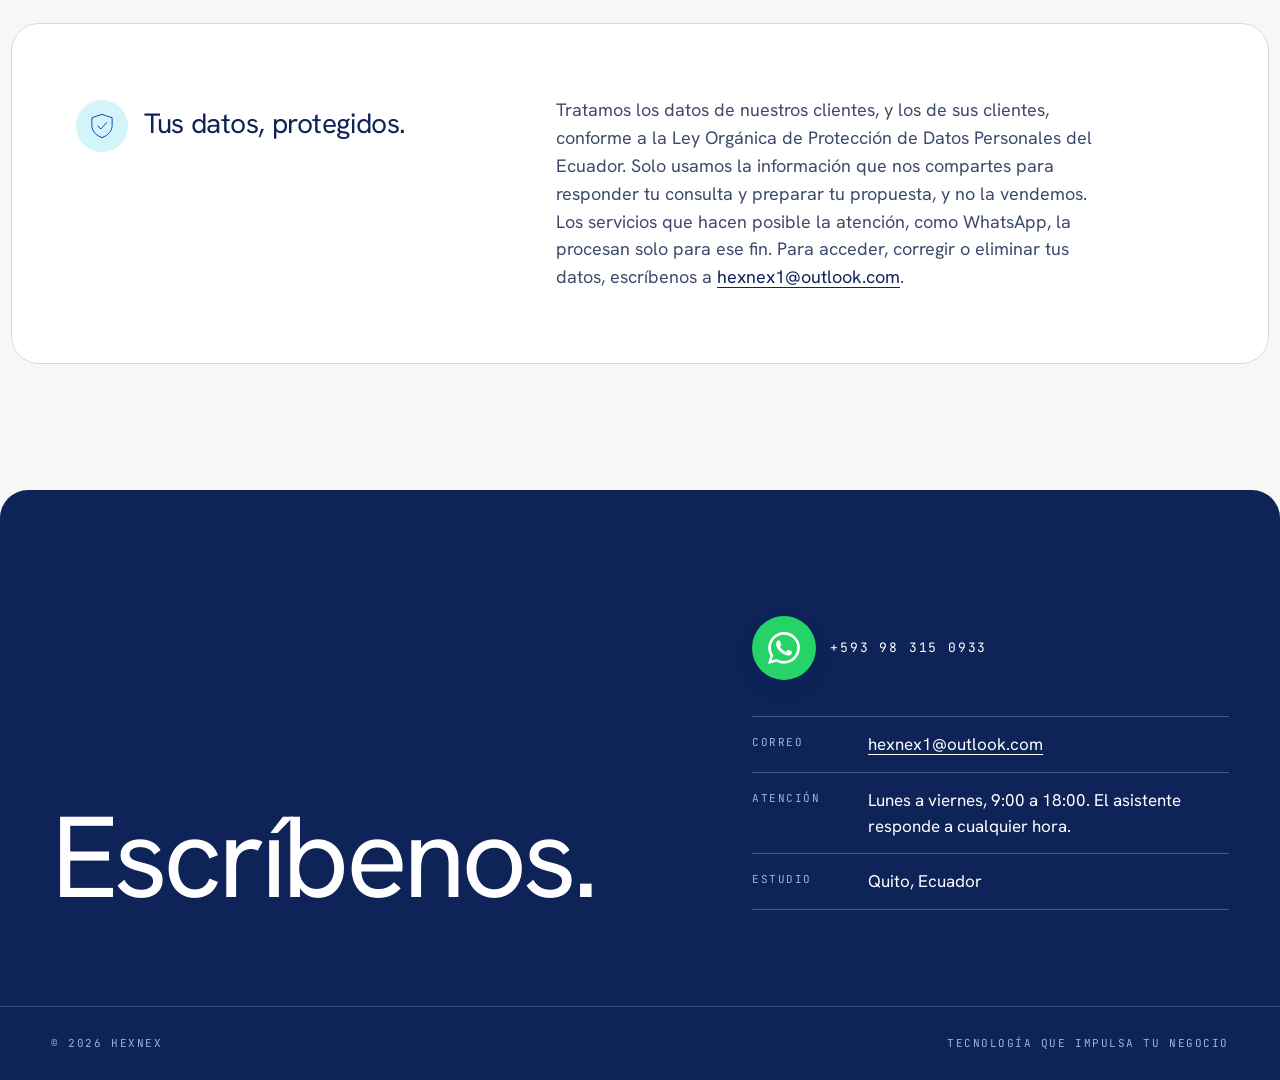
==== commit 269427c0: "Portafolio: Academia muestra ingreso, panel, aspirantes y reportes Co-Authored-By: Claude Opus 5.5 <" ====
--- a/index.html
+++ b/index.html
@@ -204,10 +204,10 @@
           <div class="folio-stage">
             <div class="frame-browser frame-scroll">
               <div class="browser-bar" aria-hidden="true"><i></i><i></i><i></i><span>Panel de gestión</span></div>
-              <div class="shot"><img src="work-academia.jpg" alt="Panel de una academia con indicadores, ranking de aspirantes y pagos" width="768" loading="lazy"></div>
-            </div>
-          </div>
-          <figcaption><b>Academia Militar Digital</b><span>Sistema de gestión de aspirantes · datos de ejemplo</span></figcaption>
+              <div class="shot"><img src="work-academia.jpg" alt="Pantallas del sistema de una academia: ingreso, panel con indicadores, gestión de aspirantes y reportes" width="768" loading="lazy"></div>
+            </div>
+          </div>
+          <figcaption><b>Academia Militar Digital</b><span>Ingreso, panel, aspirantes y reportes · datos de ejemplo · pasa el cursor para recorrerlo</span></figcaption>
         </figure>
         <figure class="folio-card">
           <div class="folio-stage">
